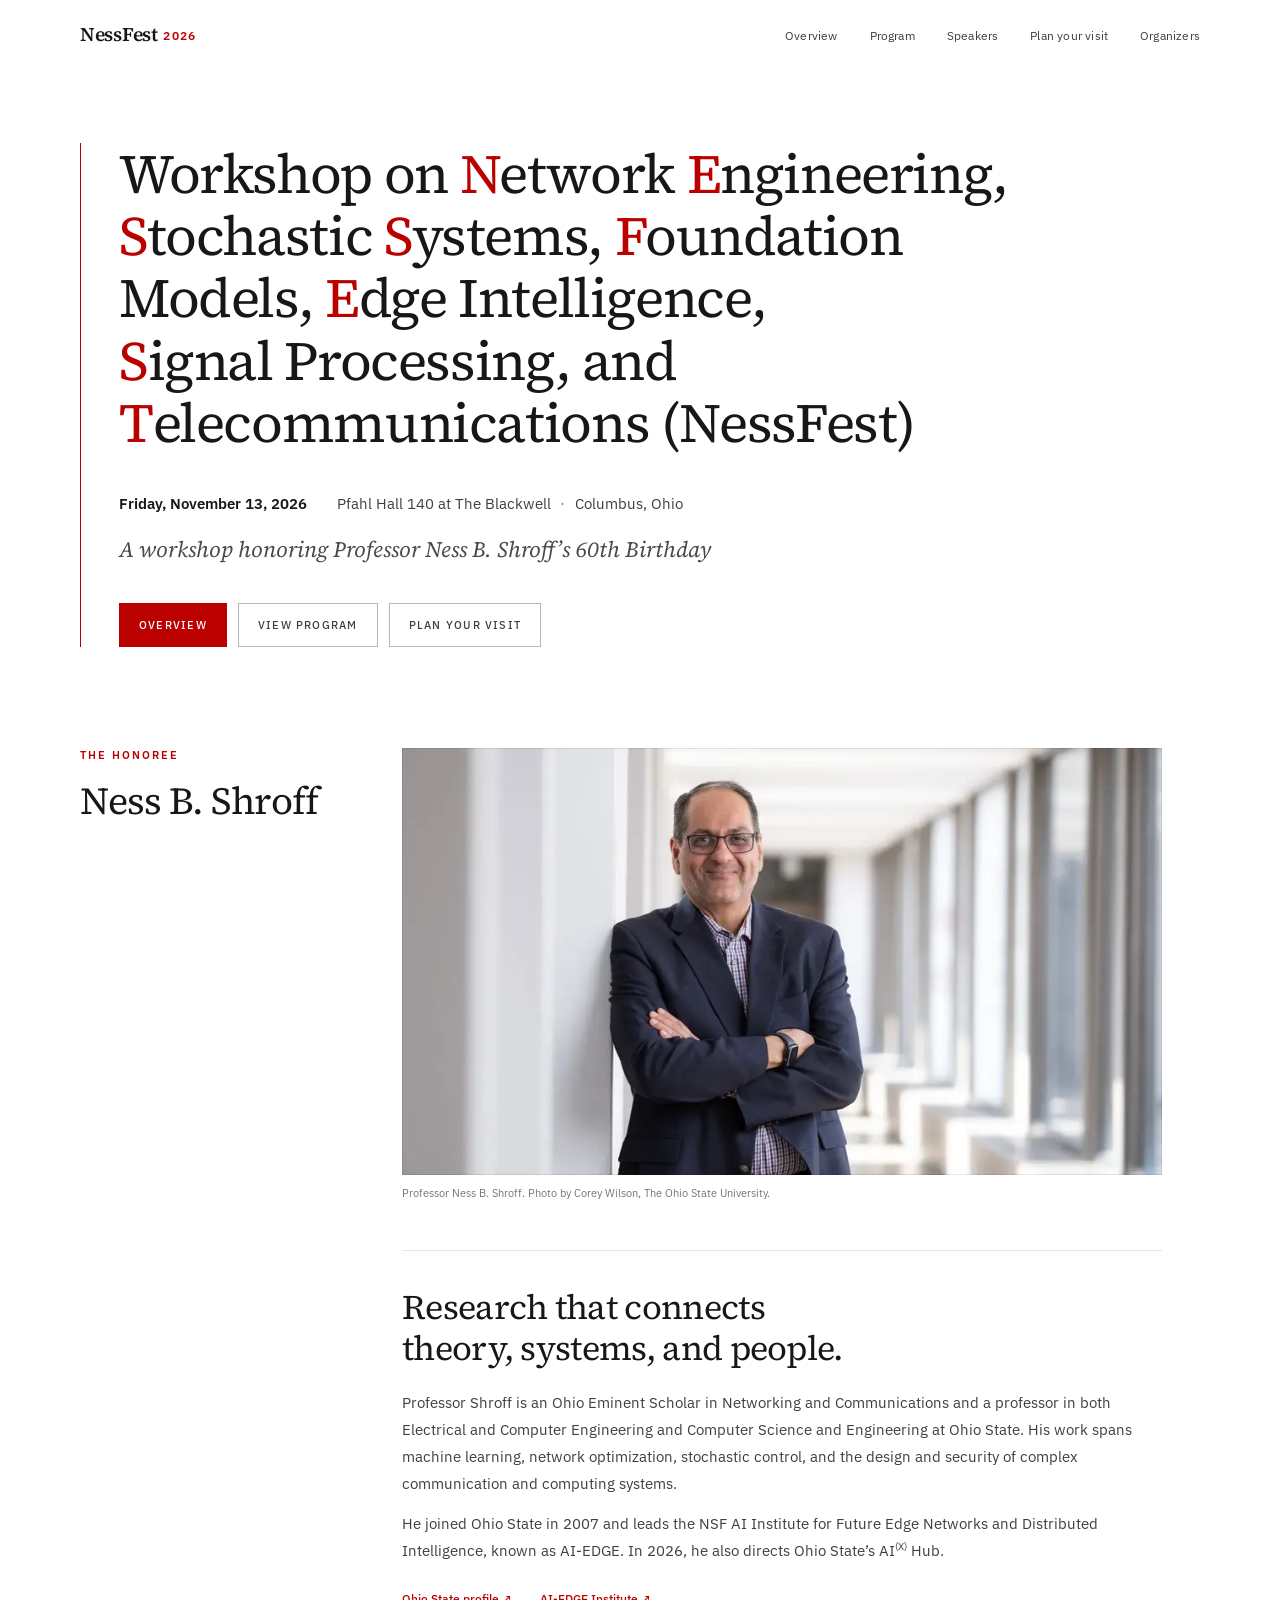
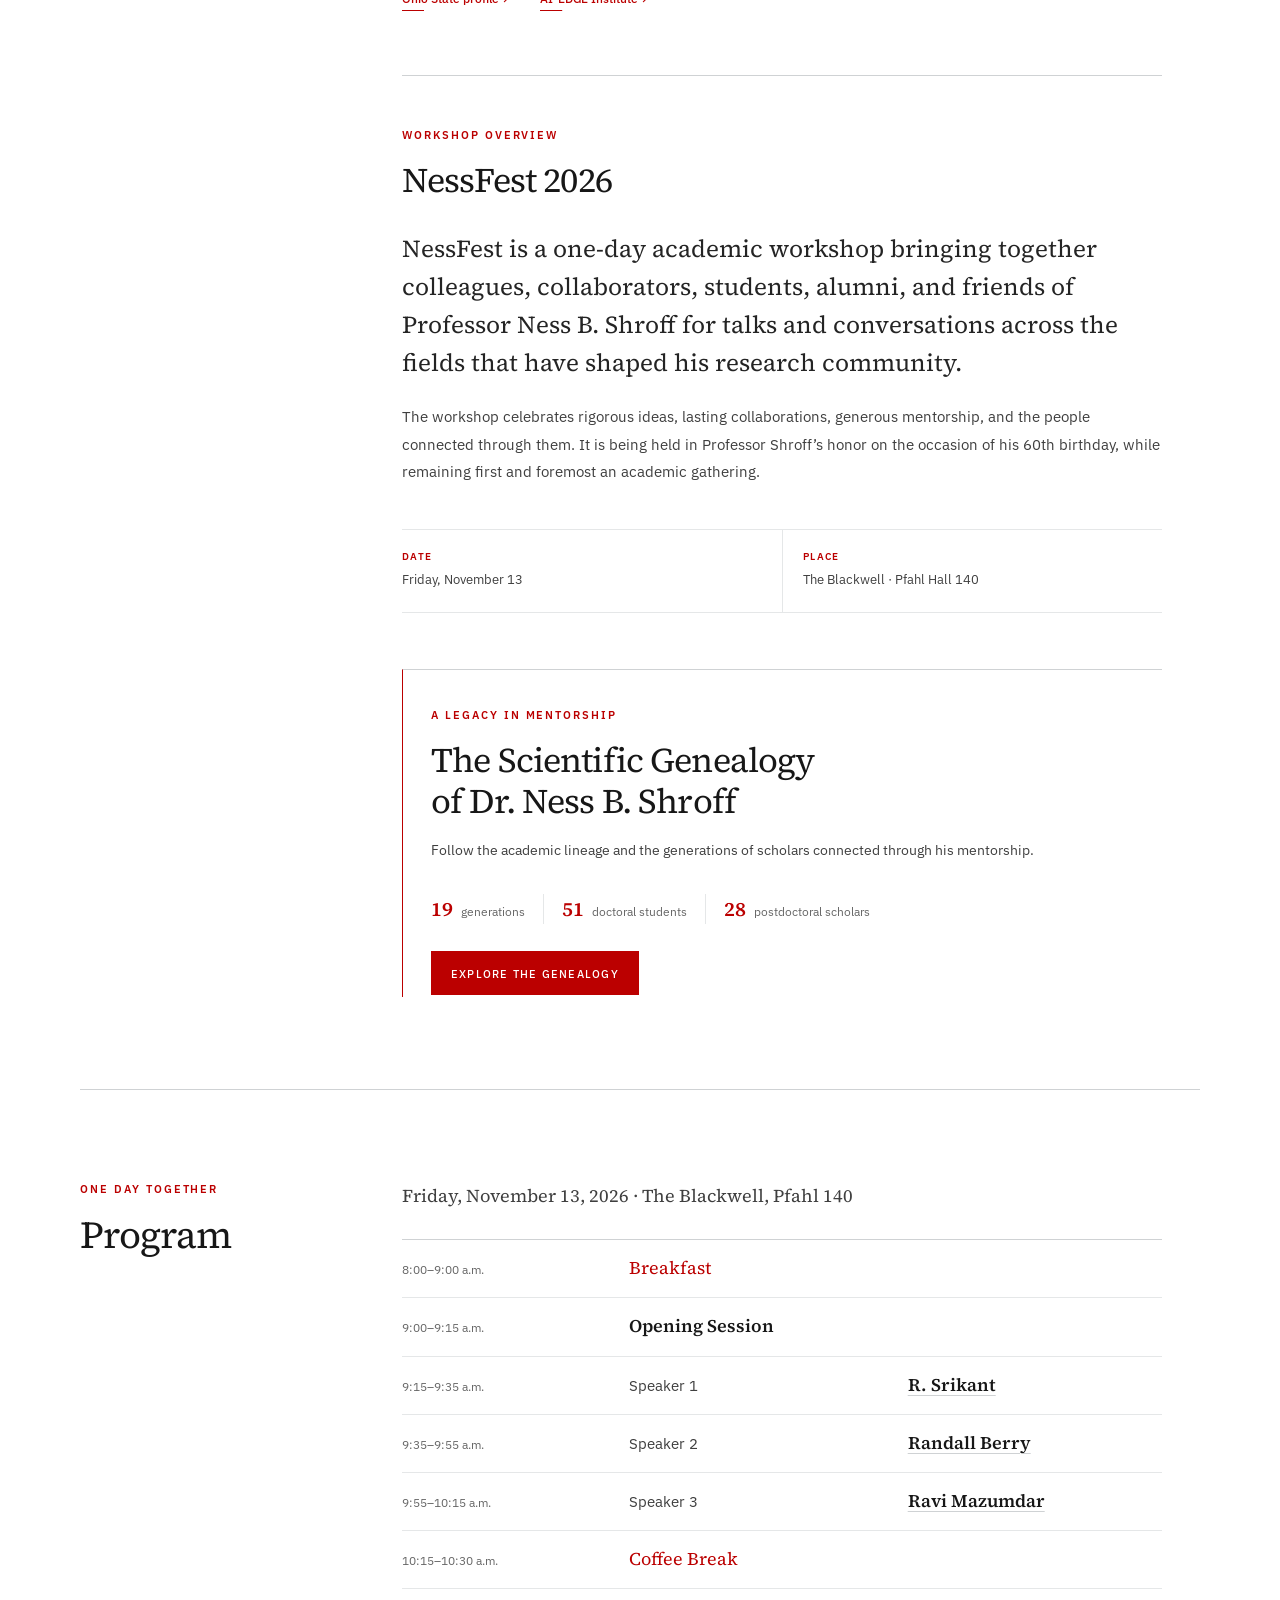
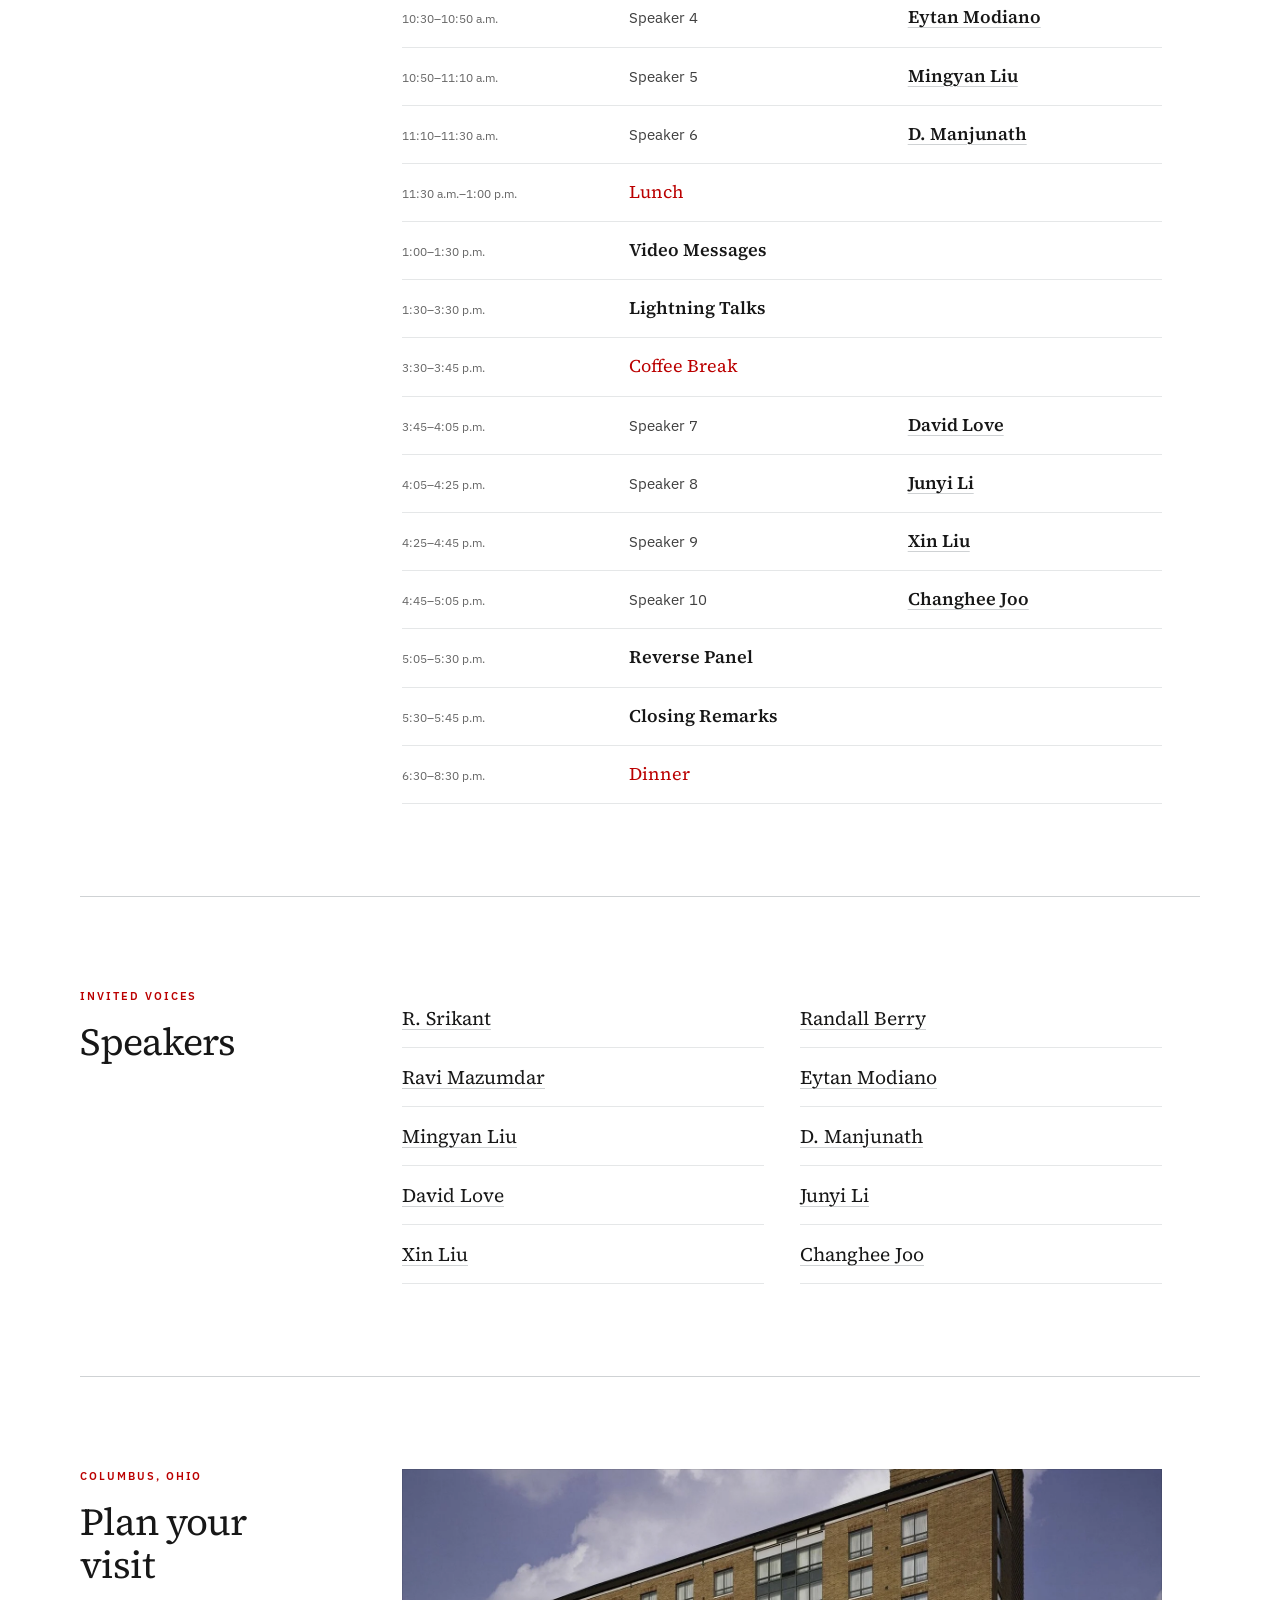
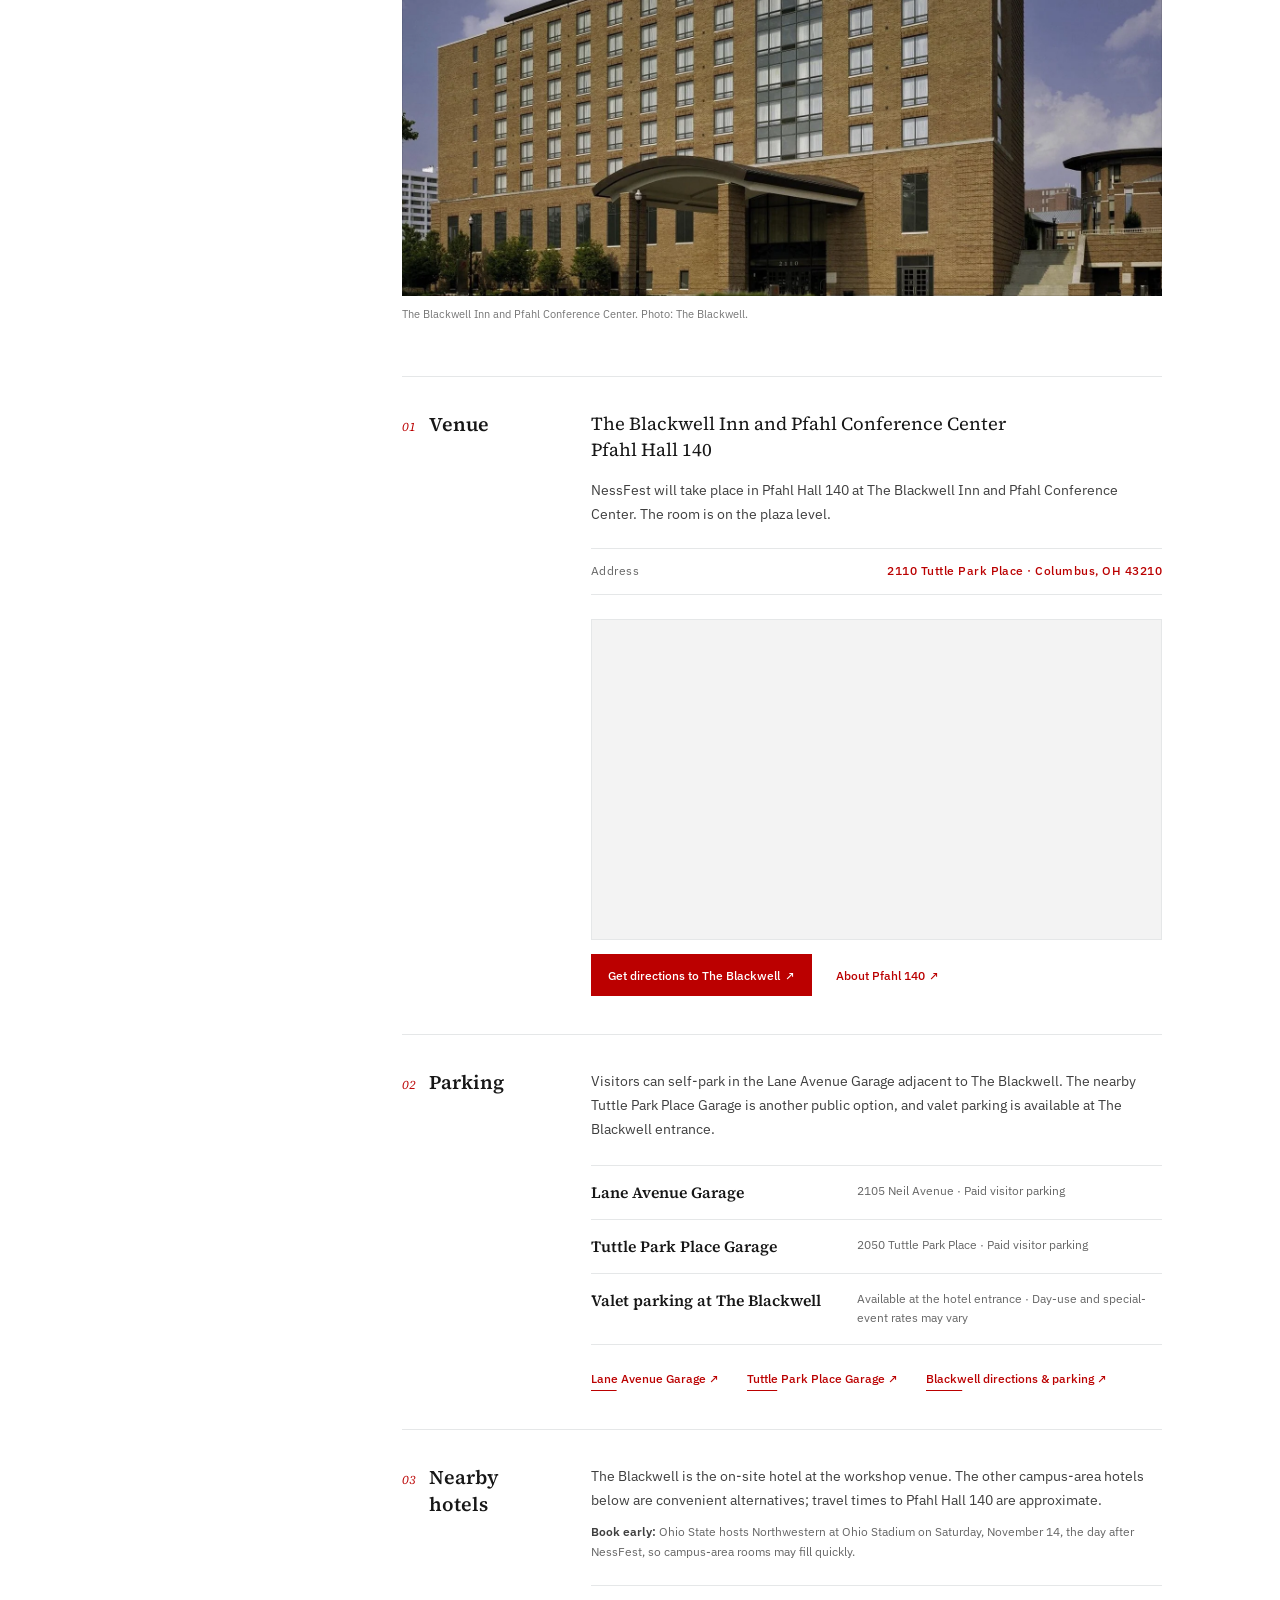
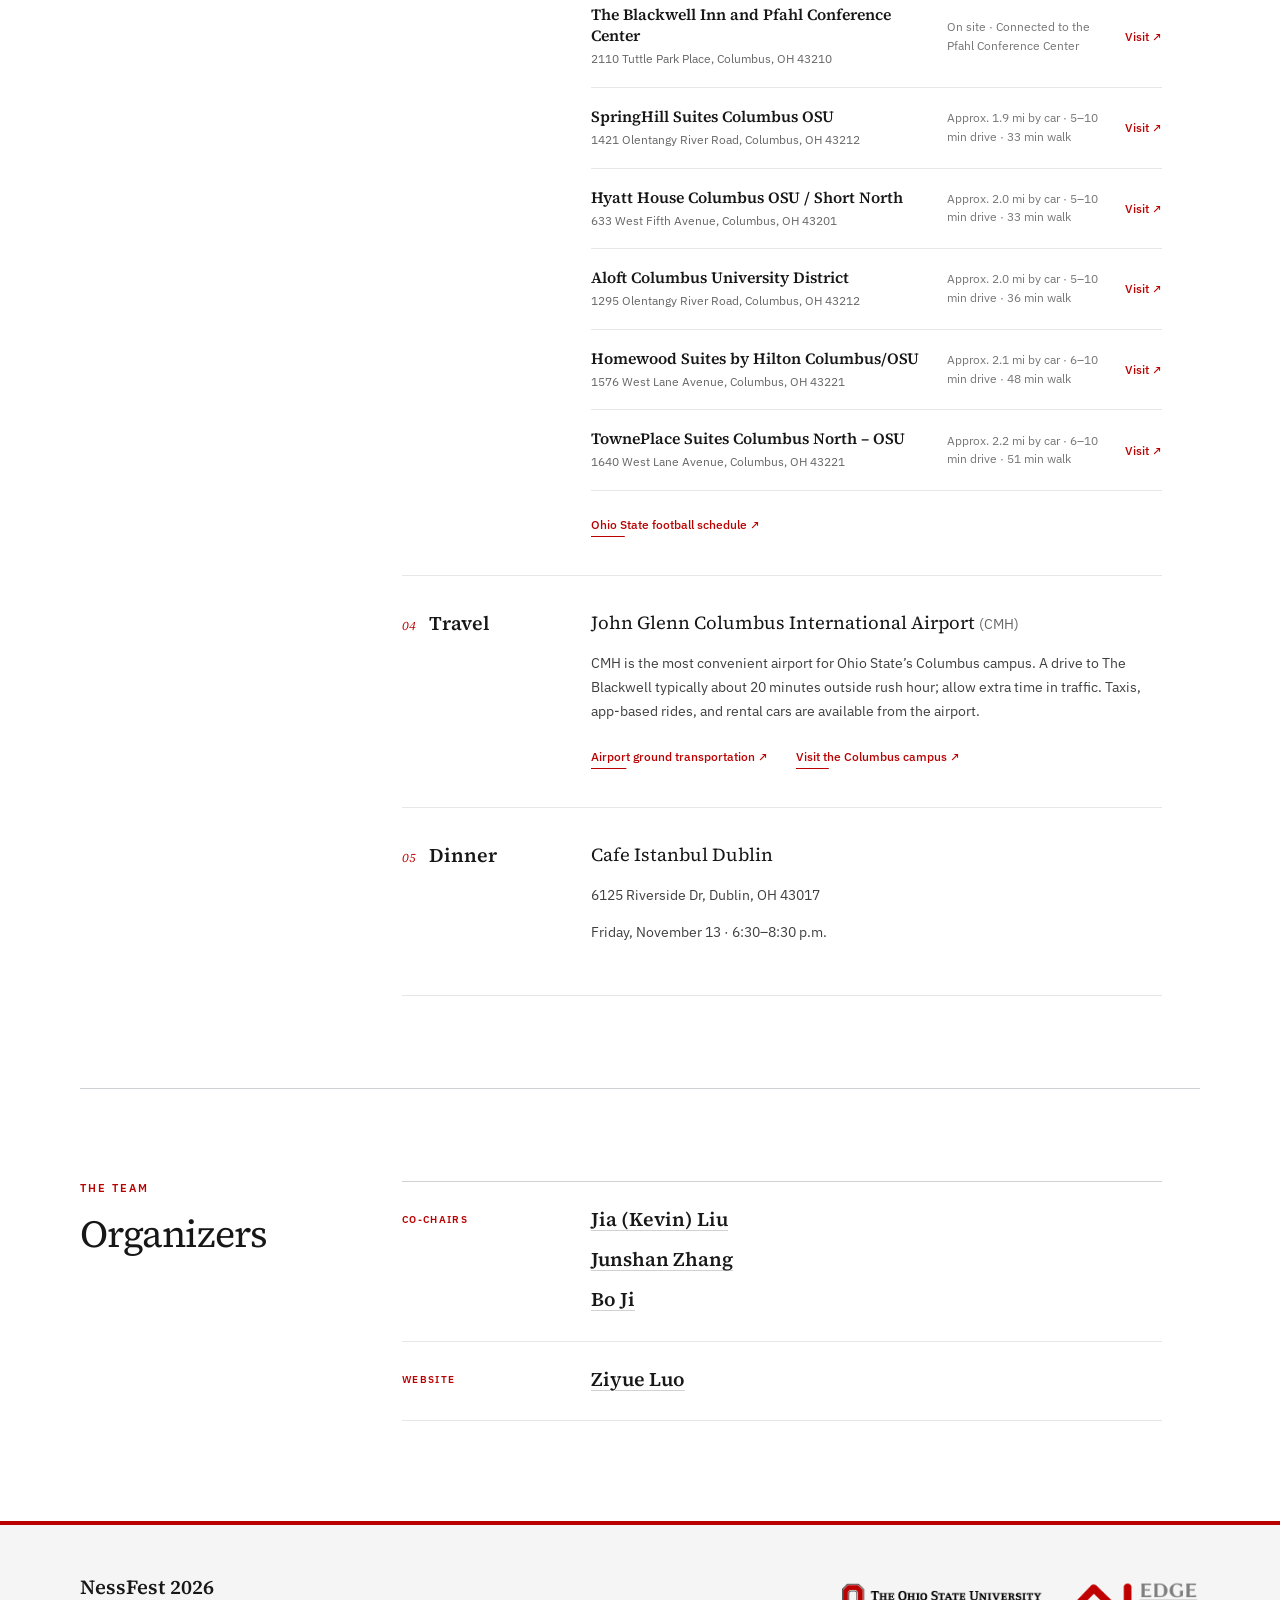
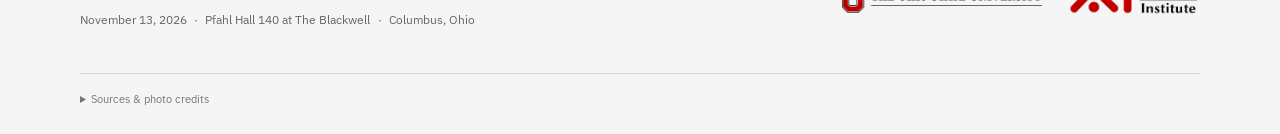
==== index.html @ 0b6e4f9a "Replace second speaker with Randall Berry" ====
<!doctype html>
<html lang="en">
  <head>
    <meta charset="utf-8" />
    <meta name="viewport" content="width=device-width, initial-scale=1" />
    <meta name="theme-color" content="#ffffff" />
    <meta
      name="description"
      content="NessFest 2026 is a one-day academic workshop in Pfahl Hall 140 at The Blackwell Inn and Pfahl Conference Center, The Ohio State University, honoring Professor Ness B. Shroff."
    />
    <meta property="og:type" content="website" />
    <meta property="og:title" content="NessFest 2026 — The Ohio State University" />
    <meta
      property="og:description"
      content="A one-day workshop on network engineering, stochastic systems, foundation models, edge intelligence, signal processing, and telecommunications."
    />
    <meta property="og:image" content="assets/images/ness-shroff.webp" />
    <title>NessFest 2026 — The Ohio State University</title>
    <link rel="icon" href="assets/favicon.svg" type="image/svg+xml" />
    <link rel="preload" href="assets/fonts/source-serif-4-400.ttf" as="font" type="font/ttf" crossorigin />
    <link rel="preload" href="assets/fonts/ibm-plex-sans-400.ttf" as="font" type="font/ttf" crossorigin />
    <link rel="stylesheet" href="styles.css?v=20261008-program-fonts" />
    <script defer src="script.js?v=20260828-genealogy"></script>
  </head>
  <body>
    <a class="skip-link" href="#main-content">Skip to content</a>

    <header class="site-header" data-header>
      <div class="header-inner">
        <a class="site-name" href="#top" aria-label="NessFest 2026, back to top">
          NessFest <span>2026</span>
        </a>

        <nav class="desktop-nav" aria-label="Primary navigation">
          <a href="#about">Overview</a>
          <a href="#program">Program</a>
          <a href="#speakers">Speakers</a>
          <a href="#logistics">Plan your visit</a>
          <a href="#organizers">Organizers</a>
        </nav>

        <button
          class="menu-button"
          type="button"
          aria-expanded="false"
          aria-controls="mobile-navigation"
          data-menu-button
        >
          <span class="menu-label">Menu</span>
          <span class="menu-icon" aria-hidden="true"><i></i><i></i></span>
        </button>
      </div>

      <nav class="mobile-nav" id="mobile-navigation" aria-label="Mobile navigation" data-mobile-nav hidden>
        <a href="#about">Overview</a>
        <a href="#program">Program</a>
        <a href="#speakers">Speakers</a>
        <a href="#logistics">Plan your visit</a>
        <a href="#organizers">Organizers</a>
      </nav>
    </header>

    <main id="main-content">
      <section class="hero" id="top" aria-labelledby="event-title">
        <div class="hero-rule" aria-hidden="true"></div>
        <div class="hero-content">
          <h1 id="event-title">
            Workshop on <span class="hero-acrostic-letter">N</span>etwork
            <span class="hero-acrostic-letter">E</span>ngineering,
            <span class="hero-acrostic-letter">S</span>tochastic
            <span class="hero-acrostic-letter">S</span>ystems,
            <span class="hero-acrostic-letter">F</span>oundation Models,
            <span class="hero-acrostic-letter">E</span>dge Intelligence,
            <span class="hero-acrostic-letter">S</span>ignal Processing, and
            <span class="hero-acrostic-letter">T</span>ele&shy;communications
            <span class="hero-short-name">(NessFest)</span>
          </h1>

          <div class="hero-meta" aria-label="Event date and location">
            <p><strong>Friday, November 13, 2026</strong></p>
            <p>Pfahl Hall 140 at The Blackwell <span aria-hidden="true">·</span> Columbus, Ohio</p>
          </div>

          <p class="hero-honoree">A workshop honoring Professor Ness B. Shroff’s 60th Birthday</p>

          <div class="hero-actions">
            <a class="button button-primary" href="#about">Overview</a>
            <a class="button button-secondary" href="#program">View program</a>
            <a class="button button-secondary" href="#logistics">Plan your visit</a>
          </div>
        </div>
      </section>

      <section class="section overview-honoree-section" id="about" aria-labelledby="honoree-heading" data-reveal>
        <div class="section-label" id="honoree">
          <p class="eyebrow">The honoree</p>
          <h2 id="honoree-heading">Ness B. Shroff</h2>
        </div>

        <div class="section-body honoree-body">
          <figure class="honoree-figure">
            <div class="image-frame">
              <img
                src="assets/images/ness-shroff.webp"
                width="900"
                height="506"
                alt="Professor Ness Shroff standing in a bright hallway at Ohio State"
                loading="lazy"
              />
            </div>
            <figcaption>Professor Ness B. Shroff. Photo by Corey Wilson, The Ohio State University.</figcaption>
          </figure>

          <div class="honoree-profile">
            <h3>Research that connects theory, systems, and people.</h3>
            <p>
              Professor Shroff is an Ohio Eminent Scholar in Networking and Communications and a professor in
              both Electrical and Computer Engineering and Computer Science and Engineering at Ohio State. His
              work spans machine learning, network optimization, stochastic control, and the design and
              security of complex communication and computing systems.
            </p>
            <p>
              He joined Ohio State in 2007 and leads the NSF AI Institute for Future Edge Networks and
              Distributed Intelligence, known as AI-EDGE. In 2026, he also directs Ohio State’s AI<sup>(X)</sup>
              Hub.
            </p>
            <div class="inline-links">
              <a href="https://people.engineering.osu.edu/people/shroff.11" target="_blank" rel="noreferrer">
                Ohio State profile <span aria-hidden="true">↗</span>
              </a>
              <a href="https://aiedge.osu.edu/homepage" target="_blank" rel="noreferrer">
                AI-EDGE Institute <span aria-hidden="true">↗</span>
              </a>
            </div>
          </div>

          <div class="overview-summary" aria-labelledby="about-heading">
            <div class="overview-summary-heading">
              <p class="eyebrow">Workshop overview</p>
              <h3 id="about-heading">NessFest 2026</h3>
            </div>

            <p class="lead">
              NessFest is a one-day academic workshop bringing together colleagues, collaborators, students,
              alumni, and friends of Professor Ness B. Shroff for talks and conversations across the fields that
              have shaped his research community.
            </p>
            <p class="body-copy">
              The workshop celebrates rigorous ideas, lasting collaborations, generous mentorship, and the
              people connected through them. It is being held in Professor Shroff’s honor on the occasion of his
              60th birthday, while remaining first and foremost an academic gathering.
            </p>

            <dl class="event-facts" aria-label="Event at a glance">
              <div>
                <dt>Date</dt>
                <dd>Friday, November 13</dd>
              </div>
              <div>
                <dt>Place</dt>
                <dd>The Blackwell · Pfahl Hall 140</dd>
              </div>
            </dl>

            <aside class="genealogy-teaser" aria-labelledby="genealogy-teaser-heading">
              <div class="genealogy-teaser-copy">
                <p class="eyebrow">A legacy in mentorship</p>
                <h3 id="genealogy-teaser-heading">The Scientific Genealogy of Dr. Ness B. Shroff</h3>
                <p>Follow the academic lineage and the generations of scholars connected through his mentorship.</p>
              </div>
              <p class="genealogy-teaser-stats" aria-label="19 generations, 51 doctoral students, and 28 postdoctoral scholars">
                <span><strong>19</strong> generations</span>
                <span><strong>51</strong> doctoral students</span>
                <span><strong>28</strong> postdoctoral scholars</span>
              </p>
              <a class="button button-primary" href="genealogy/">Explore the genealogy</a>
            </aside>
          </div>
        </div>
      </section>

      <section class="section" id="program" aria-labelledby="program-heading" data-reveal>
        <div class="section-label">
          <p class="eyebrow">One day together</p>
          <h2 id="program-heading">Program</h2>
        </div>

        <div class="section-body">
          <div class="program-intro">
            <p>Friday, November 13, 2026 · The Blackwell, Pfahl 140</p>
          </div>

          <ol class="program-schedule" aria-label="NessFest 2026 program">
            <li class="program-break">
              <time datetime="2026-11-13T08:00">8:00–9:00 a.m.</time>
              <p>Breakfast</p>
            </li>
            <li>
              <time datetime="2026-11-13T09:00">9:00–9:15 a.m.</time>
              <p>Opening Session</p>
            </li>
            <li>
              <time datetime="2026-11-13T09:15">9:15–9:35 a.m.</time>
              <p>Speaker 1</p>
              <a class="program-speaker speaker-link" href="https://sites.google.com/a/illinois.edu/srikant/home" target="_blank" rel="noopener noreferrer">R. Srikant</a>
            </li>
            <li>
              <time datetime="2026-11-13T09:35">9:35–9:55 a.m.</time>
              <p>Speaker 2</p>
              <a class="program-speaker speaker-link" href="https://users.eecs.northwestern.edu/~rberry/" target="_blank" rel="noopener noreferrer">Randall Berry</a>
            </li>
            <li>
              <time datetime="2026-11-13T09:55">9:55–10:15 a.m.</time>
              <p>Speaker 3</p>
              <a class="program-speaker speaker-link" href="https://ece.uwaterloo.ca/~mazum/" target="_blank" rel="noopener noreferrer">Ravi Mazumdar</a>
            </li>
            <li class="program-break">
              <time datetime="2026-11-13T10:15">10:15–10:30 a.m.</time>
              <p>Coffee Break</p>
            </li>
            <li>
              <time datetime="2026-11-13T10:30">10:30–10:50 a.m.</time>
              <p>Speaker 4</p>
              <a class="program-speaker speaker-link" href="https://modiano.mit.edu/" target="_blank" rel="noopener noreferrer">Eytan Modiano</a>
            </li>
            <li>
              <time datetime="2026-11-13T10:50">10:50–11:10 a.m.</time>
              <p>Speaker 5</p>
              <a class="program-speaker speaker-link" href="https://liu.engin.umich.edu/" target="_blank" rel="noopener noreferrer">Mingyan Liu</a>
            </li>
            <li>
              <time datetime="2026-11-13T11:10">11:10–11:30 a.m.</time>
              <p>Speaker 6</p>
              <a class="program-speaker speaker-link" href="https://www.ee.iitb.ac.in/~dmanju/" target="_blank" rel="noopener noreferrer">D. Manjunath</a>
            </li>
            <li class="program-break">
              <time datetime="2026-11-13T11:30">11:30 a.m.–1:00 p.m.</time>
              <p>Lunch</p>
            </li>
            <li>
              <time datetime="2026-11-13T13:00">1:00–1:30 p.m.</time>
              <p>Video Messages</p>
            </li>
            <li>
              <time datetime="2026-11-13T13:30">1:30–3:30 p.m.</time>
              <p>Lightning Talks</p>
            </li>
            <li class="program-break">
              <time datetime="2026-11-13T15:30">3:30–3:45 p.m.</time>
              <p>Coffee Break</p>
            </li>
            <li>
              <time datetime="2026-11-13T15:45">3:45–4:05 p.m.</time>
              <p>Speaker 7</p>
              <a class="program-speaker speaker-link" href="https://engineering.purdue.edu/~djlove/" target="_blank" rel="noopener noreferrer">David Love</a>
            </li>
            <li>
              <time datetime="2026-11-13T16:05">4:05–4:25 p.m.</time>
              <p>Speaker 8</p>
              <a class="program-speaker speaker-link" href="https://lidssmart.lids.mit.edu/speaker/junyi-li/" target="_blank" rel="noopener noreferrer">Junyi Li</a>
            </li>
            <li>
              <time datetime="2026-11-13T16:25">4:25–4:45 p.m.</time>
              <p>Speaker 9</p>
              <a class="program-speaker speaker-link" href="https://xinliu.engineering.ucdavis.edu/" target="_blank" rel="noopener noreferrer">Xin Liu</a>
            </li>
            <li>
              <time datetime="2026-11-13T16:45">4:45–5:05 p.m.</time>
              <p>Speaker 10</p>
              <a class="program-speaker speaker-link" href="https://rain.korea.ac.kr/members/professor" target="_blank" rel="noopener noreferrer">Changhee Joo</a>
            </li>
            <li>
              <time datetime="2026-11-13T17:05">5:05–5:30 p.m.</time>
              <p>Reverse Panel</p>
            </li>
            <li>
              <time datetime="2026-11-13T17:30">5:30–5:45 p.m.</time>
              <p>Closing Remarks</p>
            </li>
            <li class="program-break">
              <time datetime="2026-11-13T18:30">6:30–8:30 p.m.</time>
              <p>Dinner</p>
            </li>
          </ol>
        </div>
      </section>

      <section class="section" id="speakers" aria-labelledby="speakers-heading" data-reveal>
        <div class="section-label">
          <p class="eyebrow">Invited voices</p>
          <h2 id="speakers-heading">Speakers</h2>
        </div>

        <div class="section-body">
          <ol class="speaker-list" aria-label="Speakers in program order">
            <li><a class="speaker-link" href="https://sites.google.com/a/illinois.edu/srikant/home" target="_blank" rel="noopener noreferrer">R. Srikant</a></li>
            <li><a class="speaker-link" href="https://users.eecs.northwestern.edu/~rberry/" target="_blank" rel="noopener noreferrer">Randall Berry</a></li>
            <li><a class="speaker-link" href="https://ece.uwaterloo.ca/~mazum/" target="_blank" rel="noopener noreferrer">Ravi Mazumdar</a></li>
            <li><a class="speaker-link" href="https://modiano.mit.edu/" target="_blank" rel="noopener noreferrer">Eytan Modiano</a></li>
            <li><a class="speaker-link" href="https://liu.engin.umich.edu/" target="_blank" rel="noopener noreferrer">Mingyan Liu</a></li>
            <li><a class="speaker-link" href="https://www.ee.iitb.ac.in/~dmanju/" target="_blank" rel="noopener noreferrer">D. Manjunath</a></li>
            <li><a class="speaker-link" href="https://engineering.purdue.edu/~djlove/" target="_blank" rel="noopener noreferrer">David Love</a></li>
            <li><a class="speaker-link" href="https://lidssmart.lids.mit.edu/speaker/junyi-li/" target="_blank" rel="noopener noreferrer">Junyi Li</a></li>
            <li><a class="speaker-link" href="https://xinliu.engineering.ucdavis.edu/" target="_blank" rel="noopener noreferrer">Xin Liu</a></li>
            <li><a class="speaker-link" href="https://rain.korea.ac.kr/members/professor" target="_blank" rel="noopener noreferrer">Changhee Joo</a></li>
          </ol>
        </div>
      </section>

      <section class="section logistics-section" id="logistics" aria-labelledby="logistics-heading" data-reveal>
        <div class="section-label">
          <p class="eyebrow">Columbus, Ohio</p>
          <h2 id="logistics-heading">Plan your visit</h2>
        </div>

        <div class="section-body">
          <figure class="campus-figure">
            <div class="image-frame campus-image">
              <img
                src="assets/images/blackwell-exterior.webp"
                width="1636"
                height="1097"
                alt="Exterior of The Blackwell Inn and Pfahl Conference Center"
                loading="lazy"
              />
            </div>
            <figcaption>The Blackwell Inn and Pfahl Conference Center. Photo: The Blackwell.</figcaption>
          </figure>

          <div class="visit-block" id="venue">
            <div class="visit-heading">
              <p class="visit-index">01</p>
              <h3>Venue</h3>
            </div>
            <div class="visit-content">
              <p class="visit-lead">The Blackwell Inn and Pfahl Conference Center<br />Pfahl Hall 140</p>
              <p>
                NessFest will take place in Pfahl Hall 140 at The Blackwell Inn and Pfahl Conference Center.
                The room is on the plaza level.
              </p>
              <p class="detail-line"><span>Address</span> 2110 Tuttle Park Place · Columbus, OH 43210</p>
              <div class="venue-map">
                <div class="venue-map-frame">
                  <iframe
                    title="Google Map showing The Blackwell Inn and Pfahl Conference Center"
                    src="https://www.google.com/maps?q=The%20Blackwell%20Inn%20and%20Pfahl%20Conference%20Center%2C%202110%20Tuttle%20Park%20Place%2C%20Columbus%2C%20OH%2043210&amp;output=embed"
                    loading="lazy"
                    allowfullscreen
                    referrerpolicy="no-referrer-when-downgrade"
                  ></iframe>
                </div>
                <div class="map-actions">
                  <a
                    class="map-directions"
                    href="https://www.google.com/maps/dir/?api=1&amp;destination=The%20Blackwell%20Inn%20and%20Pfahl%20Conference%20Center%2C%202110%20Tuttle%20Park%20Place%2C%20Columbus%2C%20OH%2043210&amp;dir_action=navigate"
                    target="_blank"
                    rel="noreferrer"
                  >
                    Get directions to The Blackwell <span aria-hidden="true">↗</span>
                  </a>
                  <a
                    class="map-about"
                    href="https://www.theblackwell.com/event-spaces.htm"
                    target="_blank"
                    rel="noreferrer"
                  >
                    About Pfahl 140 <span aria-hidden="true">↗</span>
                  </a>
                </div>
              </div>
            </div>
          </div>

          <div class="visit-block" id="parking">
            <div class="visit-heading">
              <p class="visit-index">02</p>
              <h3>Parking</h3>
            </div>
            <div class="visit-content">
              <p>
                Visitors can self-park in the Lane Avenue Garage adjacent to The Blackwell. The nearby Tuttle
                Park Place Garage is another public option, and valet parking is available at The Blackwell
                entrance.
              </p>

              <div class="compact-list">
                <div>
                  <h4>Lane Avenue Garage</h4>
                  <p>2105 Neil Avenue · Paid visitor parking</p>
                </div>
                <div>
                  <h4>Tuttle Park Place Garage</h4>
                  <p>2050 Tuttle Park Place · Paid visitor parking</p>
                </div>
                <div>
                  <h4>Valet parking at The Blackwell</h4>
                  <p>Available at the hotel entrance · Day-use and special-event rates may vary</p>
                </div>
              </div>

              <div class="inline-links">
                <a href="https://osu.campusparc.com/find-parking/lane-avenue-garage/" target="_blank" rel="noreferrer">
                  Lane Avenue Garage <span aria-hidden="true">↗</span>
                </a>
                <a href="https://osu.campusparc.com/find-parking/tuttle-park-place-garage/" target="_blank" rel="noreferrer">
                  Tuttle Park Place Garage <span aria-hidden="true">↗</span>
                </a>
                <a href="https://www.theblackwell.com/contact-us.htm" target="_blank" rel="noreferrer">
                  Blackwell directions &amp; parking <span aria-hidden="true">↗</span>
                </a>
              </div>
            </div>
          </div>

          <div class="visit-block" id="hotels">
            <div class="visit-heading">
              <p class="visit-index">03</p>
              <h3>Nearby hotels</h3>
            </div>
            <div class="visit-content">
              <p>
                The Blackwell is the on-site hotel at the workshop venue. The other campus-area hotels below
                are convenient alternatives; travel times to Pfahl Hall 140 are approximate.
              </p>
              <p class="parking-rate-note">
                <strong>Book early:</strong> Ohio State hosts Northwestern at Ohio Stadium on Saturday,
                November 14, the day after NessFest, so campus-area rooms may fill quickly.
              </p>

              <div class="hotel-list">
                <article>
                  <div>
                    <h4>The Blackwell Inn and Pfahl Conference Center</h4>
                    <p>2110 Tuttle Park Place, Columbus, OH 43210</p>
                  </div>
                  <p class="hotel-note">On site · Connected to the Pfahl Conference Center</p>
                  <a href="https://www.theblackwell.com/" target="_blank" rel="noreferrer" aria-label="Visit The Blackwell website">
                    Visit <span aria-hidden="true">↗</span>
                  </a>
                </article>
                <article>
                  <div>
                    <h4>SpringHill Suites Columbus OSU</h4>
                    <p>1421 Olentangy River Road, Columbus, OH 43212</p>
                  </div>
                  <p class="hotel-note">Approx. 1.9 mi by car · 5–10 min drive · 33 min walk</p>
                  <a href="https://www.marriott.com/en-us/hotels/cmhos-springhill-suites-columbus-osu/overview/" target="_blank" rel="noreferrer" aria-label="Visit SpringHill Suites Columbus OSU website">
                    Visit <span aria-hidden="true">↗</span>
                  </a>
                </article>
                <article>
                  <div>
                    <h4>Hyatt House Columbus OSU / Short North</h4>
                    <p>633 West Fifth Avenue, Columbus, OH 43201</p>
                  </div>
                  <p class="hotel-note">Approx. 2.0 mi by car · 5–10 min drive · 33 min walk</p>
                  <a href="https://www.hyatt.com/hyatt-house/en-US/cmhxo-hyatt-house-columbus-osu-short-north" target="_blank" rel="noreferrer" aria-label="Visit Hyatt House Columbus OSU Short North website">
                    Visit <span aria-hidden="true">↗</span>
                  </a>
                </article>
                <article>
                  <div>
                    <h4>Aloft Columbus University District</h4>
                    <p>1295 Olentangy River Road, Columbus, OH 43212</p>
                  </div>
                  <p class="hotel-note">Approx. 2.0 mi by car · 5–10 min drive · 36 min walk</p>
                  <a href="https://www.marriott.com/en-us/hotels/cmhco-aloft-columbus-university-district/overview/" target="_blank" rel="noreferrer" aria-label="Visit Aloft Columbus University District website">
                    Visit <span aria-hidden="true">↗</span>
                  </a>
                </article>
                <article>
                  <div>
                    <h4>Homewood Suites by Hilton Columbus/OSU</h4>
                    <p>1576 West Lane Avenue, Columbus, OH 43221</p>
                  </div>
                  <p class="hotel-note">Approx. 2.1 mi by car · 6–10 min drive · 48 min walk</p>
                  <a href="https://www.hilton.com/en/hotels/cmhlahw-homewood-suites-columbus-osu-oh/" target="_blank" rel="noreferrer" aria-label="Visit Homewood Suites Columbus OSU website">
                    Visit <span aria-hidden="true">↗</span>
                  </a>
                </article>
                <article>
                  <div>
                    <h4>TownePlace Suites Columbus North – OSU</h4>
                    <p>1640 West Lane Avenue, Columbus, OH 43221</p>
                  </div>
                  <p class="hotel-note">Approx. 2.2 mi by car · 6–10 min drive · 51 min walk</p>
                  <a href="https://www.marriott.com/en-us/hotels/cmhtn-towneplace-suites-columbus-north-osu/overview/" target="_blank" rel="noreferrer" aria-label="Visit TownePlace Suites Columbus North OSU website">
                    Visit <span aria-hidden="true">↗</span>
                  </a>
                </article>
              </div>

              <div class="inline-links">
                <a href="https://ohiostatebuckeyes.com/sports/football/schedule/2026-2027" target="_blank" rel="noreferrer">
                  Ohio State football schedule <span aria-hidden="true">↗</span>
                </a>
              </div>
            </div>
          </div>

          <div class="visit-block" id="travel">
            <div class="visit-heading">
              <p class="visit-index">04</p>
              <h3>Travel</h3>
            </div>
            <div class="visit-content">
              <p class="visit-lead">John Glenn Columbus International Airport <span>(CMH)</span></p>
              <p>
                CMH is the most convenient airport for Ohio State’s Columbus campus. A drive to The Blackwell
                typically about 20 minutes outside rush hour; allow extra time in traffic. Taxis, app-based
                rides, and rental cars are available from the airport.
              </p>
              <div class="inline-links">
                <a href="https://flycolumbus.com/passengers/taxis-shuttles-rideshare/" target="_blank" rel="noreferrer">
                  Airport ground transportation <span aria-hidden="true">↗</span>
                </a>
                <a href="https://www.osu.edu/about/columbus/visits" target="_blank" rel="noreferrer">
                  Visit the Columbus campus <span aria-hidden="true">↗</span>
                </a>
              </div>
            </div>
          </div>

          <div class="visit-block" id="dinner">
            <div class="visit-heading">
              <p class="visit-index">05</p>
              <h3>Dinner</h3>
            </div>
            <div class="visit-content">
              <p class="visit-lead">Cafe Istanbul Dublin</p>
              <p>6125 Riverside Dr, Dublin, OH 43017</p>
              <p>Friday, November 13 · 6:30–8:30 p.m.</p>
            </div>
          </div>

        </div>
      </section>

      <section class="section closing-section" id="organizers" aria-labelledby="organizers-heading" data-reveal>
        <div class="section-label">
          <p class="eyebrow">The team</p>
          <h2 id="organizers-heading">Organizers</h2>
        </div>

        <div class="section-body">
          <div class="organizer-groups">
            <div class="organizer-group">
              <h3>Co-Chairs</h3>
              <ul>
                <li>
                  <a class="speaker-link" href="https://kevinliu-osu.github.io/" target="_blank" rel="noopener noreferrer">
                    Jia (Kevin) Liu
                  </a>
                </li>
                <li>
                  <a class="speaker-link" href="https://faculty.engineering.ucdavis.edu/jzhang/" target="_blank" rel="noopener noreferrer">
                    Junshan Zhang
                  </a>
                </li>
                <li>
                  <a class="speaker-link" href="https://people.cs.vt.edu/boji/" target="_blank" rel="noopener noreferrer">
                    Bo Ji
                  </a>
                </li>
              </ul>
            </div>

            <div class="organizer-group">
              <h3>Website</h3>
              <ul>
                <li>
                  <a class="speaker-link" href="https://ziyueluocs.github.io/" target="_blank" rel="noopener noreferrer">
                    Ziyue Luo
                  </a>
                </li>
              </ul>
            </div>
          </div>
        </div>
      </section>
    </main>

    <footer class="site-footer">
      <div class="footer-main">
        <div class="footer-title">
          <p>NessFest 2026</p>
          <p>
            November 13, 2026 <span aria-hidden="true">·</span> Pfahl Hall 140 at The Blackwell
            <span aria-hidden="true">·</span> Columbus, Ohio
          </p>
        </div>

        <div class="partner-logos" aria-label="Ohio State and AI-EDGE links">
          <a href="https://www.osu.edu/" target="_blank" rel="noreferrer">
            <img src="assets/logos/ohio-state.png" width="448" height="67" alt="The Ohio State University" />
          </a>
          <a href="https://aiedge.osu.edu/homepage" target="_blank" rel="noreferrer">
            <img src="assets/logos/ai-edge.png?v=transparent" width="620" height="160" alt="AI-EDGE Institute" />
          </a>
        </div>
      </div>

      <div class="footer-meta">
        <details>
          <summary>Sources &amp; photo credits</summary>
          <div class="source-list">
            <p>
              Public biographical information and portrait:
              <a href="https://people.engineering.osu.edu/people/shroff.11" target="_blank" rel="noreferrer">Ohio State Engineering</a>
              and
              <a href="https://ece.osu.edu/news/2026/03/ness-shroff-buckeye-teaching-ai-serve-us" target="_blank" rel="noreferrer">Ohio State ECE</a>.
            </p>
            <p>
              Visitor information:
              <a href="https://www.theblackwell.com/" target="_blank" rel="noreferrer">The Blackwell Inn and Pfahl Conference Center</a>,
              <a href="https://osu.campusparc.com/find-parking/lane-avenue-garage/" target="_blank" rel="noreferrer">CampusParc</a>,
              and the hotel and airport websites linked above.
            </p>
            <p>
              Venue photograph:
              <a href="https://www.theblackwell.com/photo-gallery.htm" target="_blank" rel="noreferrer">The Blackwell Gallery</a>.
            </p>
          </div>
        </details>
      </div>
    </footer>
  </body>
</html>
---- styles.css ----
@font-face {
  font-family: "Source Serif 4";
  src: url("assets/fonts/source-serif-4-400.ttf") format("truetype");
  font-style: normal;
  font-weight: 400;
  font-display: swap;
}

@font-face {
  font-family: "Source Serif 4";
  src: url("assets/fonts/source-serif-4-600.ttf") format("truetype");
  font-style: normal;
  font-weight: 600;
  font-display: swap;
}

@font-face {
  font-family: "Source Serif 4";
  src: url("assets/fonts/source-serif-4-400-italic.ttf") format("truetype");
  font-style: italic;
  font-weight: 400;
  font-display: swap;
}

@font-face {
  font-family: "IBM Plex Sans";
  src: url("assets/fonts/ibm-plex-sans-400.ttf") format("truetype");
  font-style: normal;
  font-weight: 400;
  font-display: swap;
}

@font-face {
  font-family: "IBM Plex Sans";
  src: url("assets/fonts/ibm-plex-sans-500.ttf") format("truetype");
  font-style: normal;
  font-weight: 500;
  font-display: swap;
}

@font-face {
  font-family: "IBM Plex Sans";
  src: url("assets/fonts/ibm-plex-sans-600.ttf") format("truetype");
  font-style: normal;
  font-weight: 600;
  font-display: swap;
}

:root {
  --paper: #ffffff;
  --paper-bright: #ffffff;
  --ink: #171717;
  --ink-soft: #3f3f3f;
  --muted: #666666;
  --muted-light: #757575;
  --rule: #cfd2d4;
  --rule-light: #e5e7e8;
  --scarlet: #bb0000;
  --scarlet-dark: #8f0000;
  --max-width: 1120px;
  --header-height: 68px;
  --serif: "Source Serif 4", Georgia, "Times New Roman", serif;
  --sans: "IBM Plex Sans", "Helvetica Neue", Arial, sans-serif;
}

*,
*::before,
*::after {
  box-sizing: border-box;
}

html {
  scroll-padding-top: calc(var(--header-height) + 22px);
}

body {
  margin: 0;
  background: var(--paper);
  color: var(--ink);
  font-family: var(--sans);
  -webkit-font-smoothing: antialiased;
  text-rendering: optimizeLegibility;
}

body.menu-open {
  overflow: hidden;
}

img {
  display: block;
  max-width: 100%;
}

a {
  color: inherit;
  text-decoration-thickness: 1px;
  text-underline-offset: 0.22em;
}

a:hover {
  color: var(--scarlet);
}

button,
a {
  -webkit-tap-highlight-color: transparent;
}

:focus-visible {
  outline: 2px solid var(--scarlet);
  outline-offset: 4px;
}

::selection {
  background: rgba(187, 0, 0, 0.18);
}

.skip-link {
  position: fixed;
  z-index: 100;
  top: 8px;
  left: 8px;
  padding: 10px 15px;
  background: var(--ink);
  color: white;
  font-size: 0.82rem;
  transform: translateY(-150%);
  transition: transform 160ms ease;
}

.skip-link:focus {
  color: white;
  transform: translateY(0);
}

.site-header {
  position: sticky;
  z-index: 50;
  top: 0;
  min-height: var(--header-height);
  border-bottom: 1px solid transparent;
  background: rgba(255, 255, 255, 0.95);
  backdrop-filter: blur(16px);
  -webkit-backdrop-filter: blur(16px);
  transition: border-color 220ms ease, box-shadow 220ms ease;
}

.site-header.is-scrolled {
  border-color: var(--rule);
  box-shadow: 0 8px 24px rgba(0, 0, 0, 0.05);
}

.header-inner {
  width: min(calc(100% - 72px), var(--max-width));
  height: var(--header-height);
  margin: 0 auto;
  display: flex;
  align-items: center;
  justify-content: space-between;
  gap: 30px;
}

.site-name {
  font-family: var(--serif);
  font-size: 1.21rem;
  font-weight: 600;
  letter-spacing: -0.015em;
  text-decoration: none;
  white-space: nowrap;
}

.site-name span {
  margin-left: 0.14em;
  color: var(--scarlet);
  font-family: var(--sans);
  font-size: 0.63em;
  font-weight: 600;
  letter-spacing: 0.12em;
  vertical-align: 0.12em;
}

.desktop-nav {
  display: flex;
  align-items: center;
  gap: clamp(18px, 2.5vw, 32px);
}

.desktop-nav a {
  position: relative;
  padding: 25px 0 23px;
  color: var(--ink-soft);
  font-size: 0.78rem;
  letter-spacing: 0.015em;
  text-decoration: none;
  transition: color 180ms ease;
}

.desktop-nav a::after {
  position: absolute;
  right: 0;
  bottom: -1px;
  left: 0;
  height: 2px;
  background: var(--scarlet);
  content: "";
  transform: scaleX(0);
  transform-origin: left;
  transition: transform 180ms ease;
}

.desktop-nav a:hover,
.desktop-nav a.is-active {
  color: var(--scarlet);
}

.desktop-nav a.is-active::after {
  transform: scaleX(1);
}

.menu-button,
.mobile-nav {
  display: none;
}

.hero {
  width: min(calc(100% - 72px), var(--max-width));
  min-height: auto;
  margin: 0 auto;
  padding: clamp(74px, 8vh, 96px) 0 clamp(44px, 5vh, 56px);
  display: grid;
  grid-template-columns: 1px minmax(0, 900px);
  align-content: start;
  gap: clamp(25px, 3vw, 38px);
}

.hero-rule {
  min-height: 0;
  align-self: stretch;
  background: var(--scarlet);
  transform: scaleY(0);
  transform-origin: top;
  animation: draw-rule 700ms cubic-bezier(0.2, 0.75, 0.25, 1) 120ms forwards;
}

.hero-content > * {
  opacity: 0;
  transform: translateY(13px);
  animation: hero-in 620ms ease forwards;
}

.hero-content {
  min-width: 0;
}

.hero-content > :nth-child(1) {
  animation-delay: 180ms;
}

.hero-content > :nth-child(2) {
  animation-delay: 260ms;
}

.hero-content > :nth-child(3) {
  animation-delay: 360ms;
}

.hero-content > :nth-child(4) {
  animation-delay: 430ms;
}

.hero-content > :nth-child(5) {
  animation-delay: 500ms;
}

@keyframes draw-rule {
  to {
    transform: scaleY(1);
  }
}

@keyframes hero-in {
  to {
    opacity: 1;
    transform: translateY(0);
  }
}

.eyebrow {
  margin: 0 0 17px;
  color: var(--scarlet);
  font-size: 0.68rem;
  font-weight: 600;
  letter-spacing: 0.18em;
  line-height: 1.4;
  text-transform: uppercase;
}

.hero h1 {
  max-width: 920px;
  margin: 0;
  font-family: var(--serif);
  font-size: clamp(2.25rem, 4.3vw, 3.72rem);
  font-weight: 400;
  letter-spacing: -0.025em;
  line-height: 1.13;
  text-wrap: balance;
}

.hero-short-name {
  color: inherit;
  white-space: nowrap;
}

.hero-acrostic-letter {
  color: var(--scarlet);
}

.hero-meta {
  margin-top: 39px;
  display: flex;
  flex-wrap: wrap;
  gap: 7px 30px;
  color: var(--ink-soft);
  font-size: 0.95rem;
}

.hero-meta p {
  margin: 0;
}

.hero-meta strong {
  color: var(--ink);
  font-weight: 600;
}

.hero-meta span {
  margin: 0 0.35em;
  color: var(--muted-light);
}

.hero-honoree {
  margin: 21px 0 0;
  color: #4a4a4a;
  font-family: var(--serif);
  font-size: clamp(1.16rem, 1.9vw, 1.38rem);
  font-style: italic;
}

.hero-actions {
  margin-top: 39px;
  display: flex;
  flex-wrap: wrap;
  gap: 11px;
}

.button {
  min-height: 44px;
  padding: 12px 19px 11px;
  display: inline-flex;
  align-items: center;
  justify-content: center;
  border: 1px solid;
  font-size: 0.7rem;
  font-weight: 500;
  letter-spacing: 0.11em;
  text-decoration: none;
  text-transform: uppercase;
  transition: color 180ms ease, background 180ms ease, border-color 180ms ease;
}

.button-primary {
  border-color: var(--scarlet);
  background: var(--scarlet);
  color: #ffffff;
}

.button-primary:hover {
  border-color: var(--scarlet-dark);
  background: var(--scarlet-dark);
  color: #ffffff;
}

.button-secondary {
  border-color: #b7b7b7;
  color: var(--ink-soft);
}

.button-secondary:hover {
  border-color: var(--scarlet);
  color: var(--scarlet);
}

.section {
  width: min(calc(100% - 72px), var(--max-width));
  margin: 0 auto;
  padding: 92px 0 0;
  display: grid;
  grid-template-columns: minmax(170px, 240px) minmax(0, 1fr);
  gap: clamp(36px, 7vw, 82px);
}

.section + .section {
  margin-top: 92px;
  border-top: 1px solid var(--rule);
}

.hero + .section {
  padding-top: 56px;
}

.section-label h2 {
  margin: 0;
  font-family: var(--serif);
  font-size: clamp(1.85rem, 3vw, 2.38rem);
  font-weight: 400;
  letter-spacing: -0.025em;
  line-height: 1.12;
}

.section-body {
  min-width: 0;
  max-width: 760px;
}

.lead {
  margin: 0;
  color: #242424;
  font-family: var(--serif);
  font-size: clamp(1.25rem, 2.1vw, 1.52rem);
  line-height: 1.57;
  text-wrap: pretty;
}

.body-copy {
  margin: 21px 0 0;
  color: var(--ink-soft);
  font-size: 0.96rem;
  line-height: 1.8;
  text-wrap: pretty;
}

.event-facts {
  margin: 43px 0 0;
  padding: 0;
  display: grid;
  grid-template-columns: repeat(2, minmax(0, 1fr));
  border-top: 1px solid var(--rule-light);
  border-bottom: 1px solid var(--rule-light);
}

.event-facts div {
  padding: 20px 20px 22px 0;
}

.event-facts div + div {
  padding-left: 20px;
  border-left: 1px solid var(--rule-light);
}

.event-facts dt {
  margin-bottom: 7px;
  color: var(--scarlet);
  font-size: 0.62rem;
  font-weight: 600;
  letter-spacing: 0.13em;
  text-transform: uppercase;
}

.event-facts dd {
  margin: 0;
  color: var(--ink-soft);
  font-size: 0.79rem;
  line-height: 1.55;
}

.honoree-figure,
.campus-figure {
  margin: 50px 0 0;
}

.honoree-body .honoree-figure {
  margin-top: 0;
}

.honoree-figure .image-frame {
  aspect-ratio: 16 / 9;
}

.honoree-figure img {
  height: 100%;
  object-fit: cover;
  object-position: 50% 50%;
}

.image-frame {
  position: relative;
  overflow: hidden;
  background: #e5e5e5;
}

.image-frame::after {
  position: absolute;
  inset: 0;
  border: 1px solid rgba(0, 0, 0, 0.09);
  content: "";
  pointer-events: none;
}

.image-frame img {
  width: 100%;
  transition: transform 700ms cubic-bezier(0.2, 0.65, 0.25, 1);
}

.image-frame:hover img {
  transform: scale(1.018);
}

figcaption {
  margin-top: 10px;
  color: var(--muted-light);
  font-size: 0.68rem;
  line-height: 1.5;
}

.honoree-profile {
  margin-top: 48px;
  padding-top: 36px;
  border-top: 1px solid var(--rule-light);
}

.honoree-profile h3 {
  max-width: 620px;
  margin: 0 0 21px;
  font-family: var(--serif);
  font-size: clamp(1.65rem, 3vw, 2.15rem);
  font-weight: 400;
  letter-spacing: -0.02em;
  line-height: 1.2;
  text-wrap: balance;
}

.honoree-profile > p:not(.eyebrow) {
  margin: 0 0 14px;
  color: var(--ink-soft);
  font-size: 0.94rem;
  line-height: 1.78;
}

.honoree-profile sup {
  font-size: 0.64em;
}

.overview-summary {
  margin-top: 64px;
  padding-top: 52px;
  border-top: 1px solid var(--rule);
}

.overview-summary-heading {
  margin-bottom: 28px;
}

.overview-summary-heading h3 {
  margin: 0;
  font-family: var(--serif);
  font-size: clamp(1.65rem, 3vw, 2.15rem);
  font-weight: 400;
  letter-spacing: -0.025em;
  line-height: 1.2;
}

.genealogy-teaser {
  margin-top: 56px;
  padding: 38px 0 2px 28px;
  border-top: 1px solid var(--rule);
  border-left: 1px solid var(--scarlet);
}

.genealogy-teaser-copy {
  max-width: 650px;
}

.genealogy-teaser-copy h3 {
  margin: 0;
  font-family: var(--serif);
  font-size: clamp(1.65rem, 3vw, 2.15rem);
  font-weight: 400;
  letter-spacing: -0.025em;
  line-height: 1.2;
  text-wrap: balance;
}

.genealogy-teaser-copy > p:last-child {
  max-width: 610px;
  margin: 16px 0 0;
  color: var(--ink-soft);
  font-size: 0.9rem;
  line-height: 1.72;
}

.genealogy-teaser-stats {
  margin: 31px 0 27px;
  display: flex;
  flex-wrap: wrap;
  gap: 13px 0;
  color: var(--muted);
  font-size: 0.72rem;
  line-height: 1.5;
}

.genealogy-teaser-stats span {
  padding: 0 18px;
  border-left: 1px solid var(--rule-light);
}

.genealogy-teaser-stats span:first-child {
  padding-left: 0;
  border-left: 0;
}

.genealogy-teaser-stats strong {
  margin-right: 0.25em;
  color: var(--scarlet);
  font-family: var(--serif);
  font-size: 1.25rem;
  font-weight: 600;
}

.inline-links {
  margin-top: 25px;
  display: flex;
  flex-wrap: wrap;
  gap: 13px 28px;
}

.inline-links a,
.text-link {
  color: var(--scarlet);
  font-size: 0.78rem;
  font-weight: 500;
  text-decoration: none;
  transition: color 180ms ease;
}

.inline-links a::after,
.text-link::after {
  display: block;
  width: 100%;
  height: 1px;
  margin-top: 4px;
  background: currentColor;
  content: "";
  transform: scaleX(0.2);
  transform-origin: left;
  transition: transform 220ms ease;
}

.inline-links a:hover::after,
.text-link:hover::after {
  transform: scaleX(1);
}

.section-placeholder {
  margin: 0;
  padding: 28px 0 30px;
  border-top: 1px solid var(--rule-light);
  border-bottom: 1px solid var(--rule-light);
  color: var(--muted);
  font-family: var(--serif);
  font-size: 1.25rem;
  line-height: 1.45;
}

.program-intro {
  margin-bottom: 29px;
}

.program-intro > p {
  margin: 0;
  color: var(--ink-soft);
  font-family: var(--serif);
  font-size: 1.13rem;
  line-height: 1.55;
}

.program-schedule {
  margin: 0;
  padding: 0;
  border-top: 1px solid var(--rule);
  list-style: none;
}

.program-schedule li {
  padding: 16px 0 17px;
  display: grid;
  grid-template-columns: minmax(156px, 0.8fr) minmax(0, 1fr) minmax(0, 1fr);
  gap: 24px;
  align-items: baseline;
  border-bottom: 1px solid var(--rule-light);
}

.program-schedule time {
  color: var(--muted);
  font-size: 0.76rem;
  font-variant-numeric: tabular-nums;
  line-height: 1.5;
  white-space: nowrap;
}

.program-schedule p {
  margin: 0;
  font-family: var(--serif);
  font-size: 1.12rem;
  font-weight: 600;
  line-height: 1.35;
}

.program-schedule p:has(+ .program-speaker) {
  color: var(--ink-soft);
  font-family: inherit;
  font-size: 0.95rem;
  font-weight: 400;
  line-height: 1.5;
}

.program-speaker {
  font-family: var(--serif);
  font-size: 1.12rem;
  font-weight: 600;
  line-height: 1.35;
  text-align: left;
}

.program-schedule .program-break p {
  color: var(--scarlet);
  font-weight: 400;
}

.speaker-link {
  color: inherit;
  text-decoration: underline;
  text-decoration-color: var(--rule);
  text-underline-offset: 0.22em;
  text-decoration-thickness: 1px;
}

.speaker-link:hover,
.speaker-link:focus-visible {
  color: var(--scarlet);
  text-decoration-color: currentColor;
}

.speaker-link:focus-visible {
  outline: 2px solid var(--scarlet);
  outline-offset: 4px;
}

.speaker-list {
  display: grid;
  grid-template-columns: repeat(2, minmax(0, 1fr));
  column-gap: 36px;
  margin: 0;
  padding: 0;
  list-style: none;
}

.speaker-list li {
  padding: 16px 0;
  border-bottom: 1px solid var(--rule-light);
  font-family: var(--serif);
  font-size: 1.2rem;
}

.campus-figure {
  margin-top: 0;
  margin-bottom: 53px;
}

.campus-image {
  aspect-ratio: 16 / 9;
}

.campus-image img {
  height: 100%;
  object-fit: cover;
  object-position: 50% 53%;
}

.visit-block {
  padding: 34px 0 38px;
  display: grid;
  grid-template-columns: 155px minmax(0, 1fr);
  gap: 34px;
  border-top: 1px solid var(--rule-light);
}

.visit-block:last-child {
  border-bottom: 1px solid var(--rule-light);
}

.visit-heading {
  display: flex;
  gap: 13px;
  align-items: baseline;
}

.visit-index {
  margin: 0;
  color: var(--scarlet);
  font-family: var(--serif);
  font-size: 0.78rem;
  font-style: italic;
}

.visit-heading h3 {
  margin: 0;
  font-family: var(--serif);
  font-size: 1.22rem;
  font-weight: 600;
}

.visit-content > p {
  margin: 0 0 13px;
  color: var(--ink-soft);
  font-size: 0.87rem;
  line-height: 1.73;
}

.visit-content .visit-lead {
  margin-bottom: 14px;
  color: var(--ink);
  font-family: var(--serif);
  font-size: 1.15rem;
  line-height: 1.45;
}

.visit-lead span {
  color: var(--muted);
  font-family: var(--sans);
  font-size: 0.74em;
}

.detail-line {
  margin: 22px 0 20px !important;
  padding: 12px 0;
  display: flex;
  justify-content: space-between;
  gap: 18px;
  border-top: 1px solid var(--rule-light);
  border-bottom: 1px solid var(--rule-light);
  color: var(--scarlet) !important;
  font-size: 0.75rem !important;
  font-weight: 500;
  letter-spacing: 0.04em;
}

.detail-line span {
  color: var(--muted);
  font-weight: 400;
}

.venue-map {
  margin-top: 24px;
}

.venue-map-frame {
  aspect-ratio: 16 / 9;
  overflow: hidden;
  border: 1px solid var(--rule-light);
  background: #f3f3f3;
}

.venue-map-frame iframe {
  width: 100%;
  height: 100%;
  display: block;
  border: 0;
}

.map-actions {
  padding-top: 14px;
  display: flex;
  flex-wrap: wrap;
  gap: 12px 24px;
  align-items: center;
}

.map-actions a {
  min-height: 42px;
  display: inline-flex;
  align-items: center;
  justify-content: center;
  font-size: 0.73rem;
  font-weight: 500;
  text-decoration: none;
  transition: color 180ms ease, background 180ms ease, border-color 180ms ease;
}

.map-directions {
  padding: 11px 16px;
  border: 1px solid var(--scarlet);
  background: var(--scarlet);
  color: #ffffff;
}

.map-directions:hover {
  border-color: var(--scarlet-dark);
  background: var(--scarlet-dark);
  color: #ffffff;
}

.map-about {
  color: var(--scarlet);
}

.map-actions span {
  margin-left: 0.4em;
}

.compact-list {
  margin: 24px 0;
  border-top: 1px solid var(--rule-light);
}

.compact-list > div {
  padding: 16px 0;
  display: grid;
  grid-template-columns: minmax(180px, 0.8fr) 1fr;
  gap: 22px;
  border-bottom: 1px solid var(--rule-light);
}

.compact-list h4,
.hotel-list h4 {
  margin: 0;
  font-family: var(--serif);
  font-size: 0.98rem;
  font-weight: 600;
}

.compact-list p,
.hotel-list p {
  margin: 0;
  color: var(--muted);
  font-size: 0.75rem;
  line-height: 1.55;
}

.visit-content .parking-rate-note {
  margin: -3px 0 4px;
  color: var(--muted);
  font-size: 0.75rem;
  line-height: 1.65;
}

.parking-rate-note strong {
  color: var(--ink-soft);
  font-weight: 600;
}

.hotel-list {
  margin-top: 24px;
  border-top: 1px solid var(--rule-light);
}

.hotel-list article {
  padding: 18px 0;
  display: grid;
  grid-template-columns: minmax(0, 1.5fr) minmax(110px, 0.7fr) auto;
  gap: 22px;
  align-items: center;
  border-bottom: 1px solid var(--rule-light);
}

.hotel-list h4 {
  margin-bottom: 4px;
}

.hotel-list .hotel-note {
  color: var(--muted-light);
}

.hotel-list a {
  color: var(--scarlet);
  font-size: 0.72rem;
  font-weight: 500;
  text-decoration: none;
}

.closing-section {
  padding-bottom: 100px;
}

.closing-copy {
  max-width: 710px;
}

.organizer-groups {
  border-top: 1px solid var(--rule);
}

.organizer-group {
  padding: 25px 0 27px;
  display: grid;
  grid-template-columns: 155px minmax(0, 1fr);
  gap: 34px;
  border-bottom: 1px solid var(--rule-light);
}

.organizer-group h3 {
  margin: 5px 0 0;
  color: var(--scarlet);
  font-size: 0.65rem;
  font-weight: 600;
  letter-spacing: 0.13em;
  line-height: 1.5;
  text-transform: uppercase;
}

.organizer-group ul {
  margin: 0;
  padding: 0;
  list-style: none;
}

.organizer-group li + li {
  margin-top: 14px;
}

.organizer-group a {
  font-family: var(--serif);
  font-size: 1.22rem;
  font-weight: 600;
  line-height: 1.35;
}

.site-footer {
  border-top: 4px solid var(--scarlet);
  background: #f5f5f5;
}

.footer-main,
.footer-meta {
  width: min(calc(100% - 72px), var(--max-width));
  margin: 0 auto;
}

.footer-main {
  padding: 48px 0 42px;
  display: flex;
  justify-content: space-between;
  gap: 60px;
  align-items: flex-start;
}

.footer-title > p:first-child {
  margin: 0 0 9px;
  font-family: var(--serif);
  font-size: 1.26rem;
  font-weight: 600;
}

.footer-title > p:last-child {
  margin: 0;
  color: var(--muted);
  font-size: 0.75rem;
  line-height: 1.7;
}

.footer-title span {
  margin: 0 0.35em;
}

.partner-logos {
  display: flex;
  gap: 26px;
  align-items: center;
}

.partner-logos a {
  padding: 8px 0;
  display: block;
}

.partner-logos img {
  width: auto;
  height: 34px;
  object-fit: contain;
}

.partner-logos a:first-child img {
  height: 30px;
}

.footer-meta {
  padding: 17px 0 26px;
  display: flex;
  justify-content: space-between;
  gap: 35px;
  border-top: 1px solid #d7d7d7;
  color: var(--muted-light);
  font-size: 0.67rem;
  line-height: 1.6;
}

.footer-meta > p {
  margin: 0;
}

.footer-meta details {
  max-width: 520px;
  text-align: right;
}

.footer-meta summary {
  cursor: pointer;
  list-style-position: inside;
}

.source-list {
  margin-top: 12px;
  color: var(--muted);
}

.source-list p {
  margin: 0 0 8px;
}

.source-list a {
  color: var(--ink-soft);
}

.reveal-ready [data-reveal] {
  opacity: 0;
  transform: translateY(18px);
  transition: opacity 650ms ease, transform 650ms cubic-bezier(0.2, 0.7, 0.2, 1);
}

.reveal-ready [data-reveal].is-visible {
  opacity: 1;
  transform: translateY(0);
}

@media (max-width: 920px) {
  :root {
    --header-height: 64px;
  }

  .header-inner,
  .hero,
  .section,
  .footer-main,
  .footer-meta {
    width: min(calc(100% - 48px), var(--max-width));
  }

  .desktop-nav {
    display: none;
  }

  .menu-button {
    width: 67px;
    height: 44px;
    padding: 0;
    display: flex;
    align-items: center;
    justify-content: space-between;
    border: 0;
    background: transparent;
    color: var(--ink-soft);
    font: inherit;
    cursor: pointer;
  }

  .menu-label {
    font-size: 0.67rem;
    font-weight: 500;
    letter-spacing: 0.1em;
    text-transform: uppercase;
  }

  .menu-icon {
    position: relative;
    width: 18px;
    height: 12px;
    display: block;
  }

  .menu-icon i {
    position: absolute;
    right: 0;
    width: 18px;
    height: 1px;
    display: block;
    background: currentColor;
    transition: transform 180ms ease, top 180ms ease;
  }

  .menu-icon i:first-child {
    top: 2px;
  }

  .menu-icon i:last-child {
    top: 9px;
  }

  .menu-button[aria-expanded="true"] .menu-icon i:first-child {
    top: 6px;
    transform: rotate(45deg);
  }

  .menu-button[aria-expanded="true"] .menu-icon i:last-child {
    top: 6px;
    transform: rotate(-45deg);
  }

  .mobile-nav {
    position: absolute;
    z-index: 2;
    top: 100%;
    right: 0;
    left: 0;
    min-height: calc(100svh - var(--header-height));
    padding: 24px;
    display: flex;
    flex-direction: column;
    overflow-y: auto;
    background: var(--paper);
  }

  .mobile-nav[hidden] {
    display: none;
  }

  .mobile-nav a {
    padding: 18px 0;
    border-bottom: 1px solid var(--rule-light);
    font-family: var(--serif);
    font-size: 1.55rem;
    text-decoration: none;
  }

  .section {
    grid-template-columns: 1fr;
    gap: 39px;
  }

  .section-body {
    max-width: none;
  }

  .footer-main {
    flex-direction: column;
    gap: 35px;
  }
}

@media (max-width: 680px) {
  .header-inner,
  .hero,
  .section,
  .footer-main,
  .footer-meta {
    width: min(calc(100% - 36px), var(--max-width));
  }

  .hero {
    min-height: auto;
    padding: 71px 0 48px;
    grid-template-columns: 1px minmax(0, 1fr);
    gap: 20px;
  }

  .hero-rule {
    min-height: 0;
  }

  .hero h1 {
    font-size: clamp(1.65rem, 8.3vw, 2.5rem);
    line-height: 1.12;
    text-wrap: pretty;
  }

  .hero-meta {
    margin-top: 30px;
    display: block;
    font-size: 0.86rem;
    line-height: 1.55;
  }

  .hero-meta p + p {
    margin-top: 5px;
  }

  .hero-meta span {
    display: inline;
    margin: 0 0.25em;
  }

  .hero-honoree {
    margin-top: 17px;
    font-size: 1.14rem;
    line-height: 1.45;
  }

  .hero-actions {
    margin-top: 31px;
  }

  .button {
    flex: 1 1 145px;
  }

  .section {
    padding-top: 69px;
    gap: 30px;
  }

  .hero + .section {
    padding-top: 52px;
  }

  .section + .section {
    margin-top: 70px;
  }

  .event-facts div {
    padding: 17px 10px 18px 0;
  }

  .event-facts div + div {
    padding-left: 15px;
  }

  .honoree-figure,
  .campus-figure {
    margin-top: 38px;
  }

  .honoree-figure img {
    object-position: 48% 50%;
  }

  .honoree-profile {
    margin-top: 39px;
    padding-top: 30px;
  }

  .overview-summary {
    margin-top: 50px;
    padding-top: 40px;
  }

  .genealogy-teaser {
    margin-top: 43px;
    padding: 32px 0 0 20px;
  }

  .genealogy-teaser-stats {
    display: grid;
    gap: 8px;
  }

  .genealogy-teaser-stats span {
    padding-left: 0;
    border-left: 0;
  }

  .genealogy-teaser .button {
    width: 100%;
  }

  .program-schedule li {
    grid-template-columns: minmax(0, 1fr) minmax(0, 1fr);
    gap: 4px 16px;
    align-items: start;
  }

  .program-schedule time {
    grid-column: 1 / -1;
  }

  .program-schedule p {
    grid-column: 1;
  }

  .program-speaker {
    grid-row: 2;
    grid-column: 2;
    align-self: baseline;
  }

  .speaker-list {
    grid-template-columns: 1fr;
  }

  .campus-figure {
    margin-top: 0;
    margin-bottom: 36px;
  }

  .campus-image {
    aspect-ratio: 4 / 3;
  }

  .visit-block {
    grid-template-columns: 1fr;
    gap: 19px;
  }

  .organizer-group {
    grid-template-columns: 1fr;
    gap: 14px;
  }

  .venue-map-frame {
    aspect-ratio: 4 / 3;
  }

  .map-actions {
    align-items: stretch;
    flex-direction: column;
    gap: 10px;
  }

  .map-directions {
    width: 100%;
  }

  .map-actions .map-about {
    justify-content: flex-start;
  }

  .compact-list > div {
    grid-template-columns: 1fr;
    gap: 5px;
  }

  .hotel-list article {
    grid-template-columns: 1fr auto;
    gap: 10px 18px;
  }

  .hotel-list .hotel-note {
    grid-column: 1;
  }

  .hotel-list a {
    grid-column: 2;
    grid-row: 1 / span 2;
  }

  .closing-section {
    padding-bottom: 72px;
  }

  .partner-logos {
    width: 100%;
    justify-content: space-between;
    gap: 18px;
  }

  .partner-logos img {
    max-width: 145px;
    height: 29px;
  }

  .partner-logos a:first-child img {
    height: 25px;
  }

  .footer-meta {
    flex-direction: column;
    gap: 15px;
  }

  .footer-meta details {
    text-align: left;
  }
}

@media (prefers-reduced-motion: reduce) {
  html {
    scroll-behavior: auto;
  }

  *,
  *::before,
  *::after {
    animation-duration: 0.01ms !important;
    animation-iteration-count: 1 !important;
    scroll-behavior: auto !important;
    transition-duration: 0.01ms !important;
  }

  .hero-rule {
    transform: none;
  }

  .hero-content > *,
  [data-reveal] {
    opacity: 1;
    transform: none;
  }
}

@media print {
  .site-header,
  .hero-actions,
  .footer-meta details {
    display: none !important;
  }

  .hero {
    min-height: auto;
  }

  [data-reveal] {
    opacity: 1;
    transform: none;
  }
}
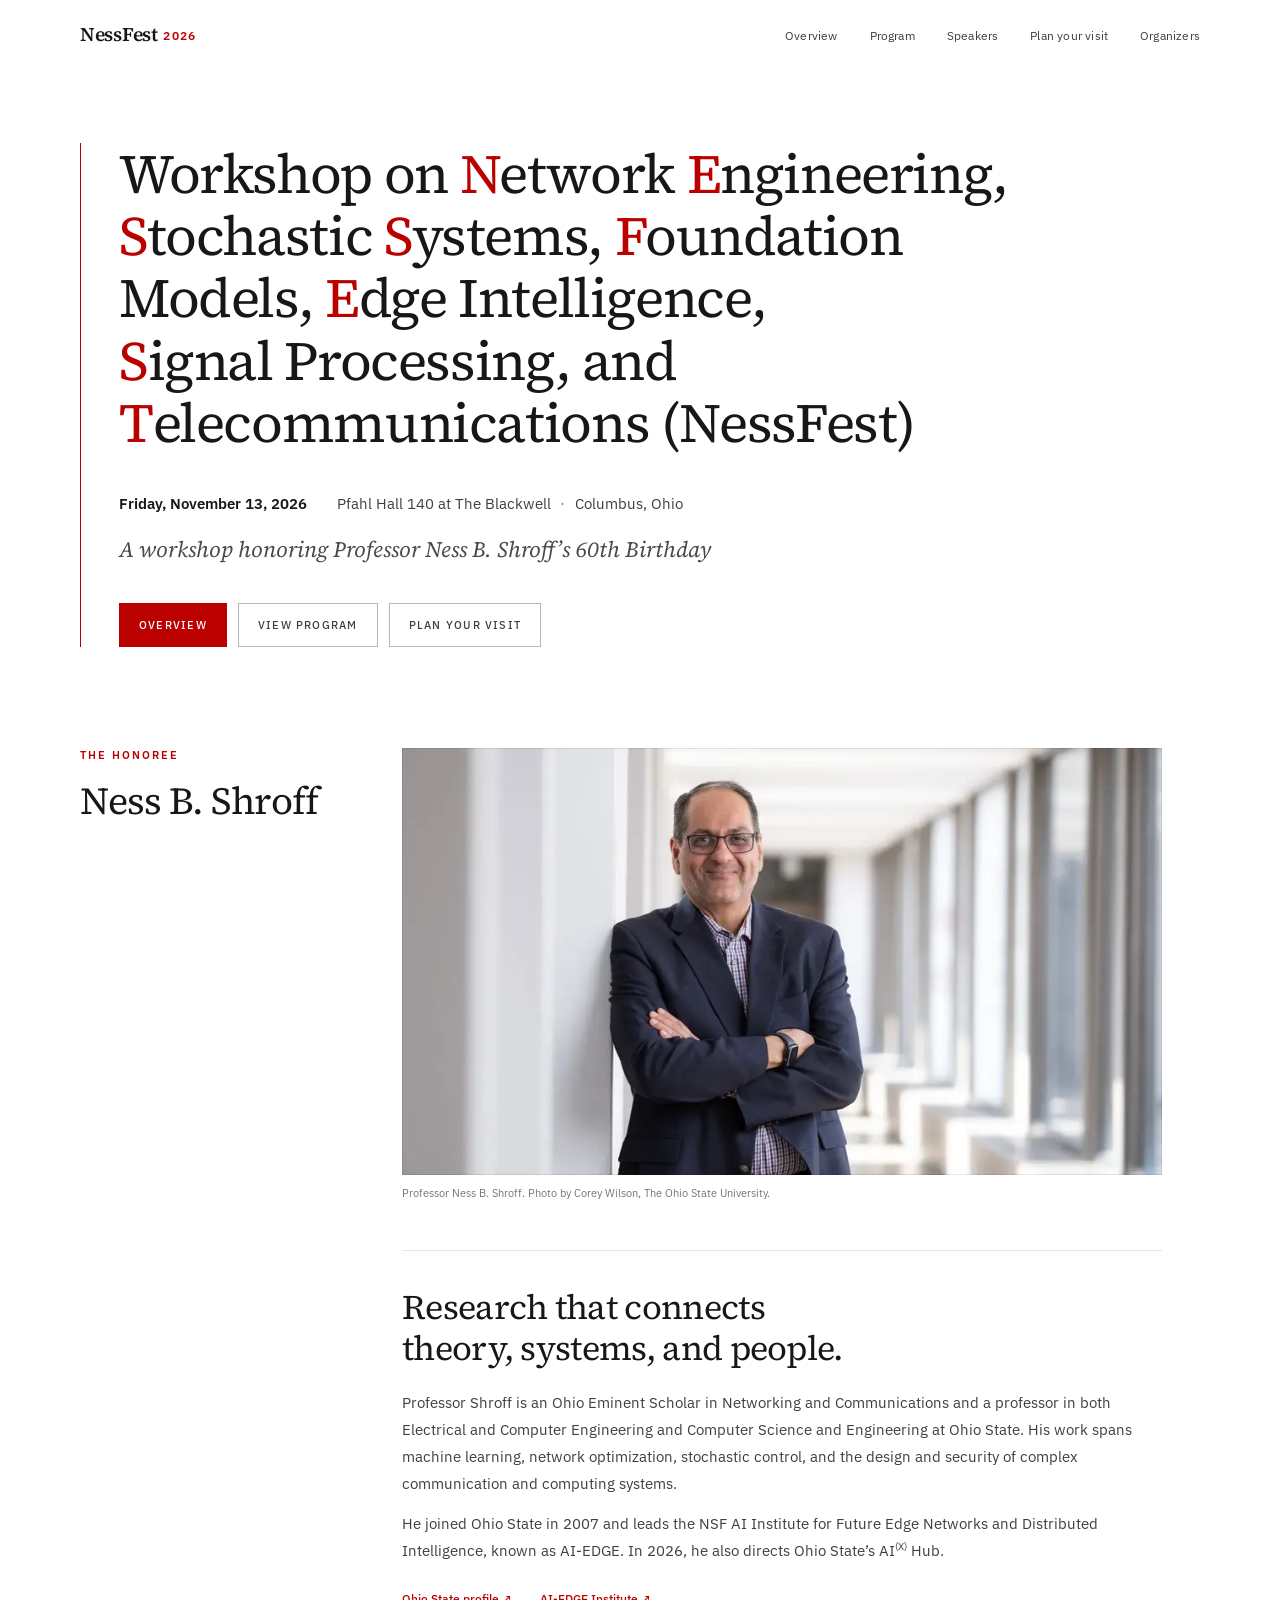
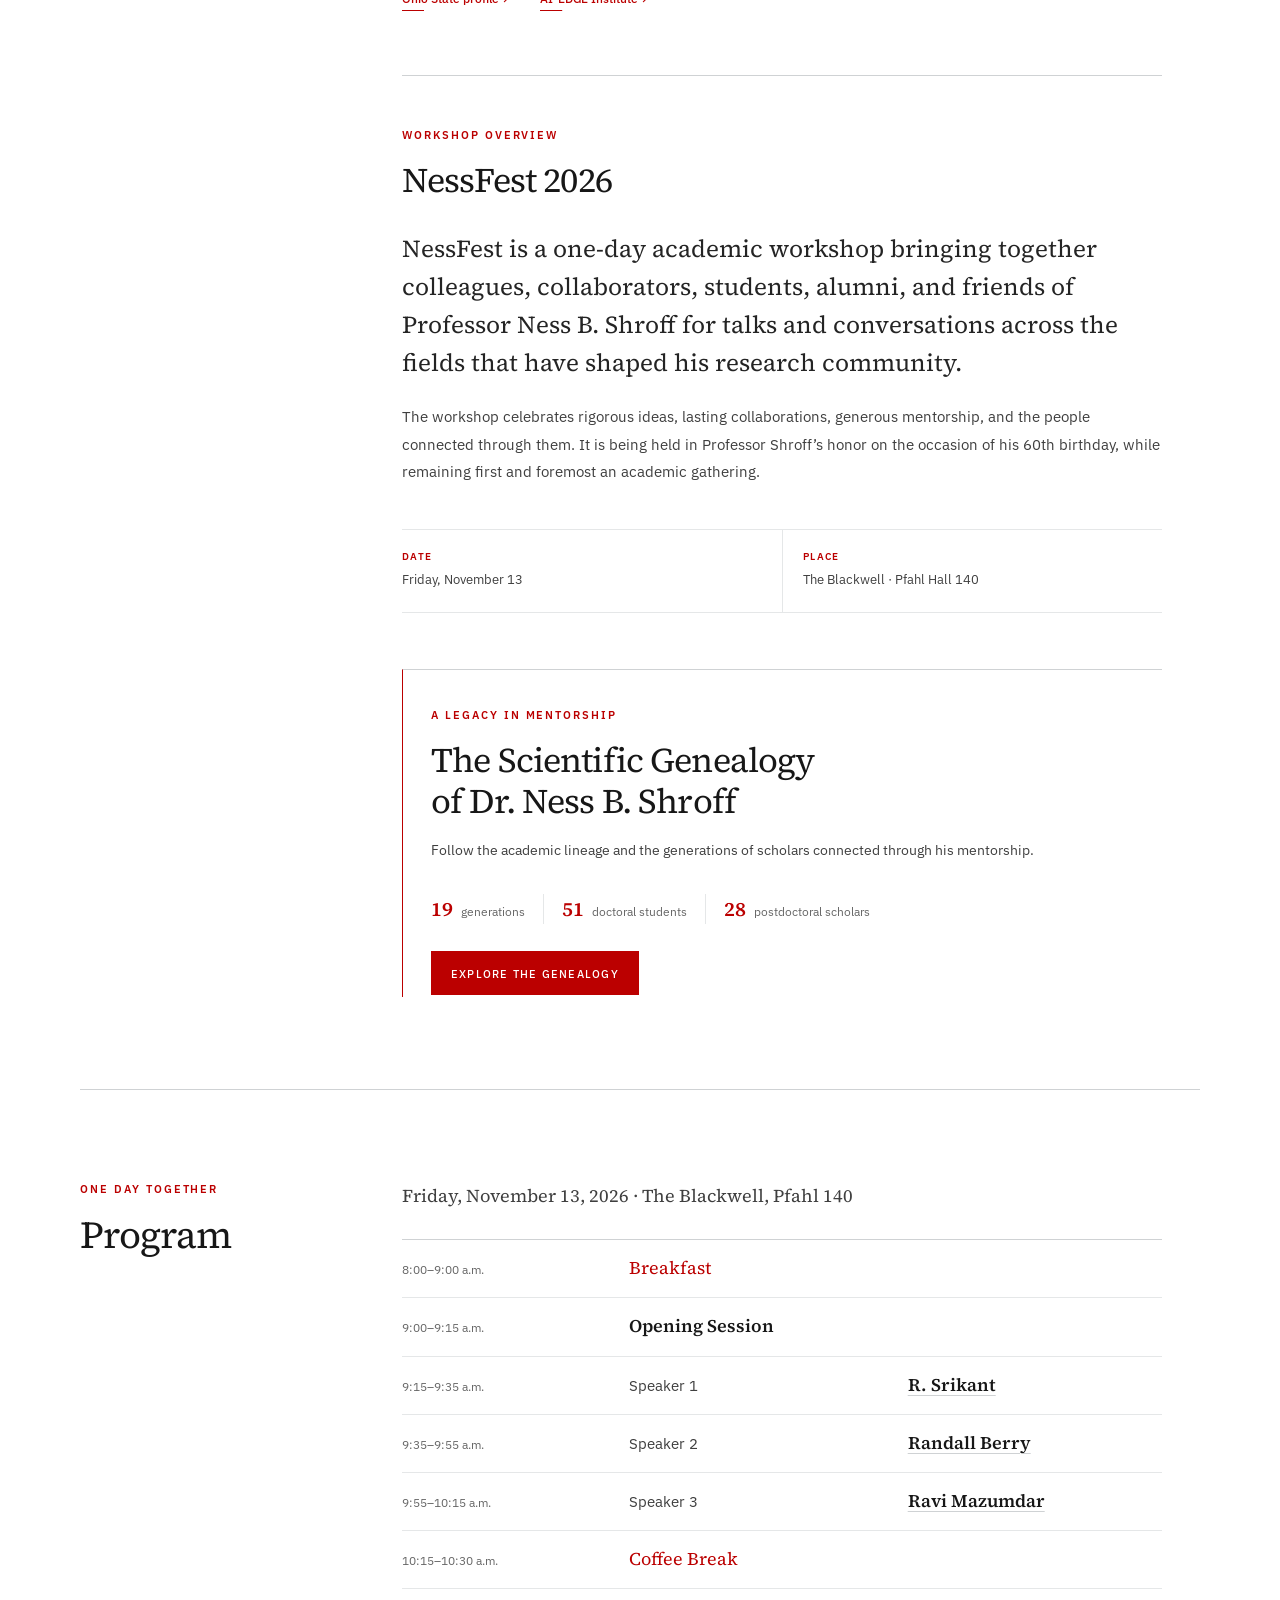
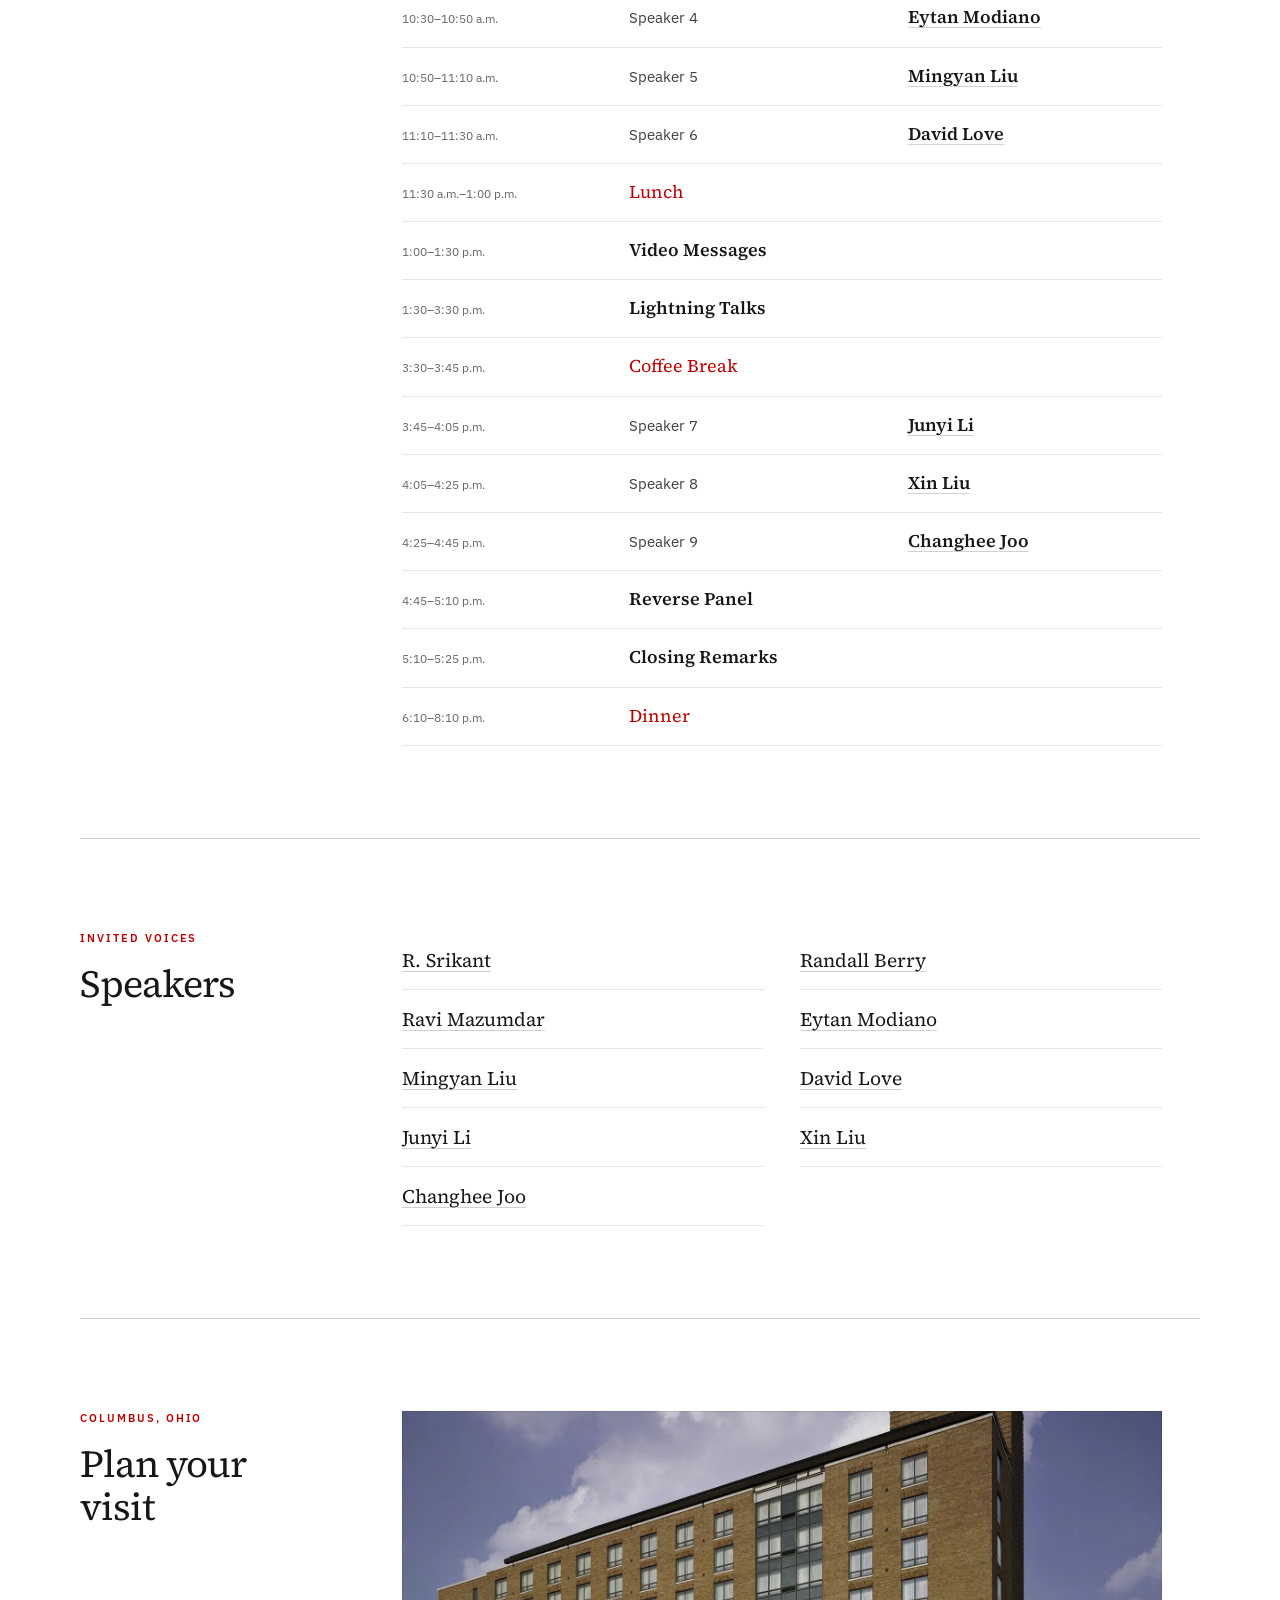
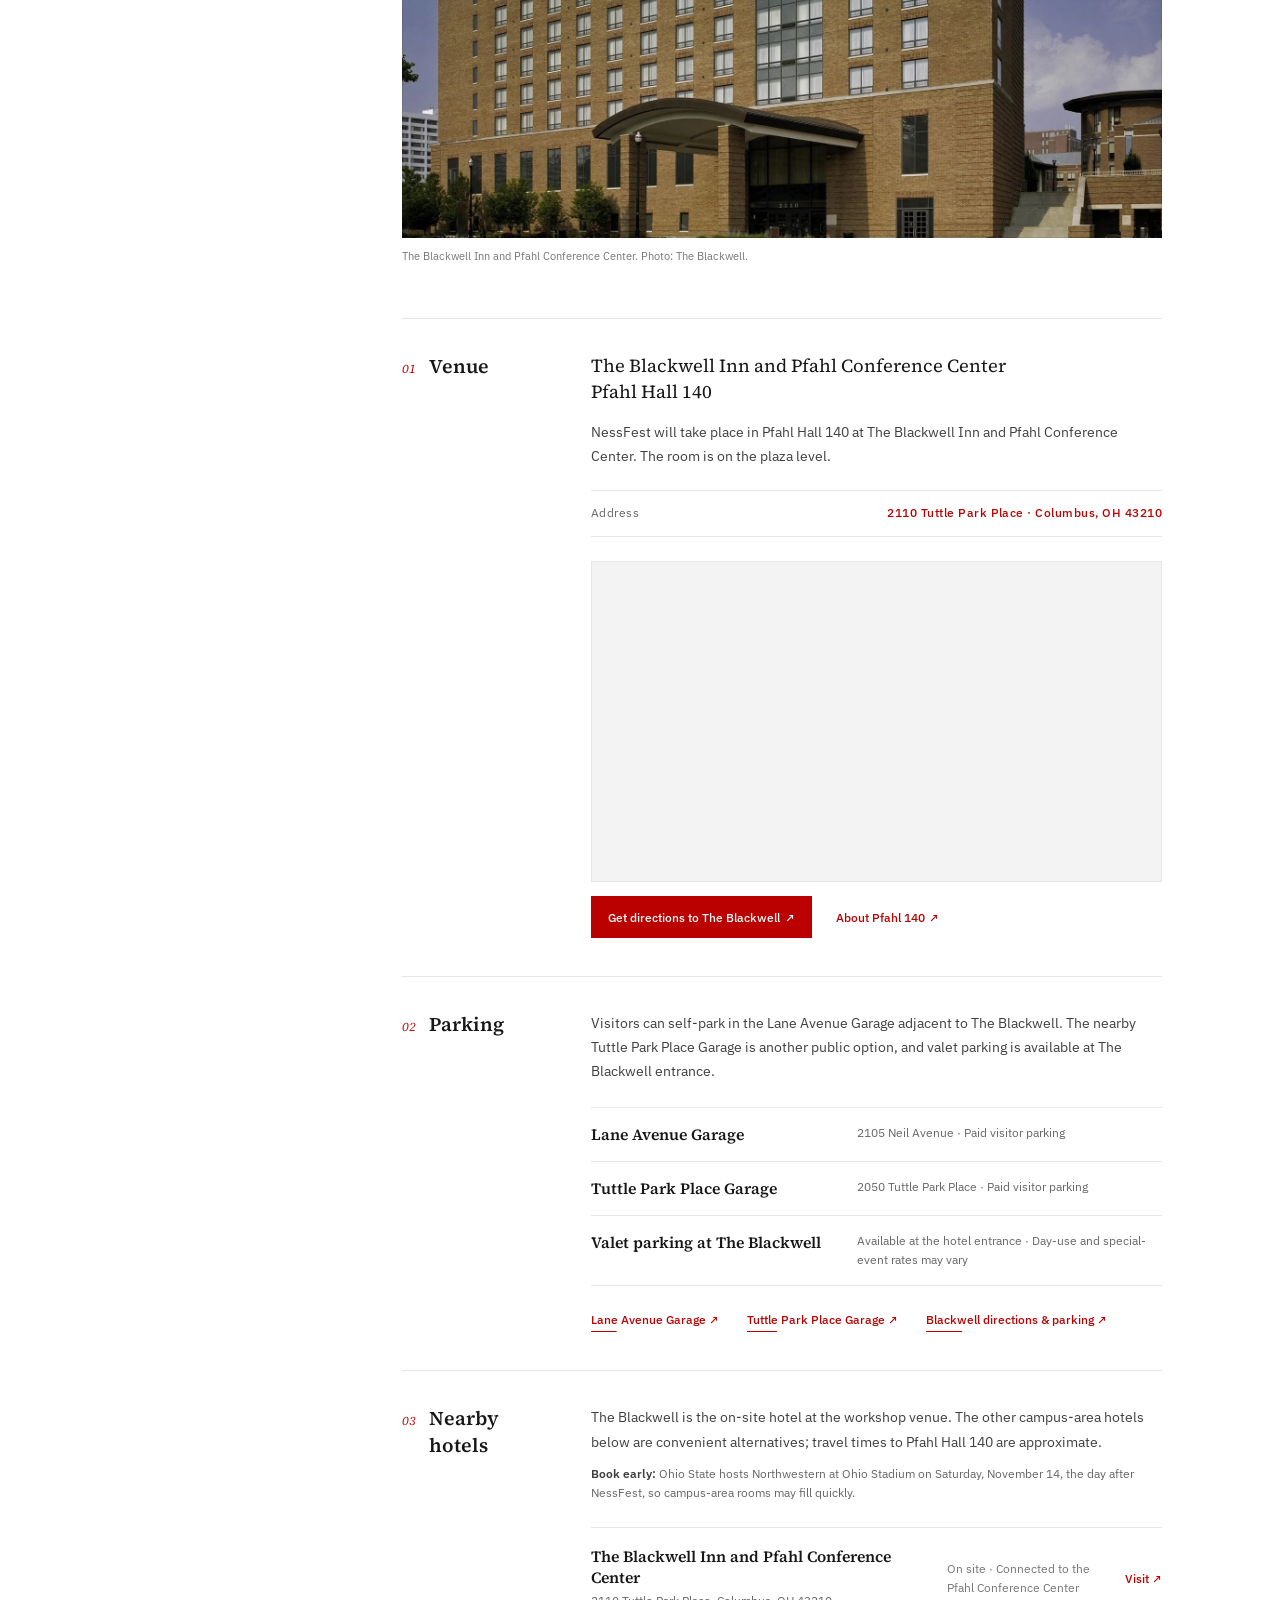
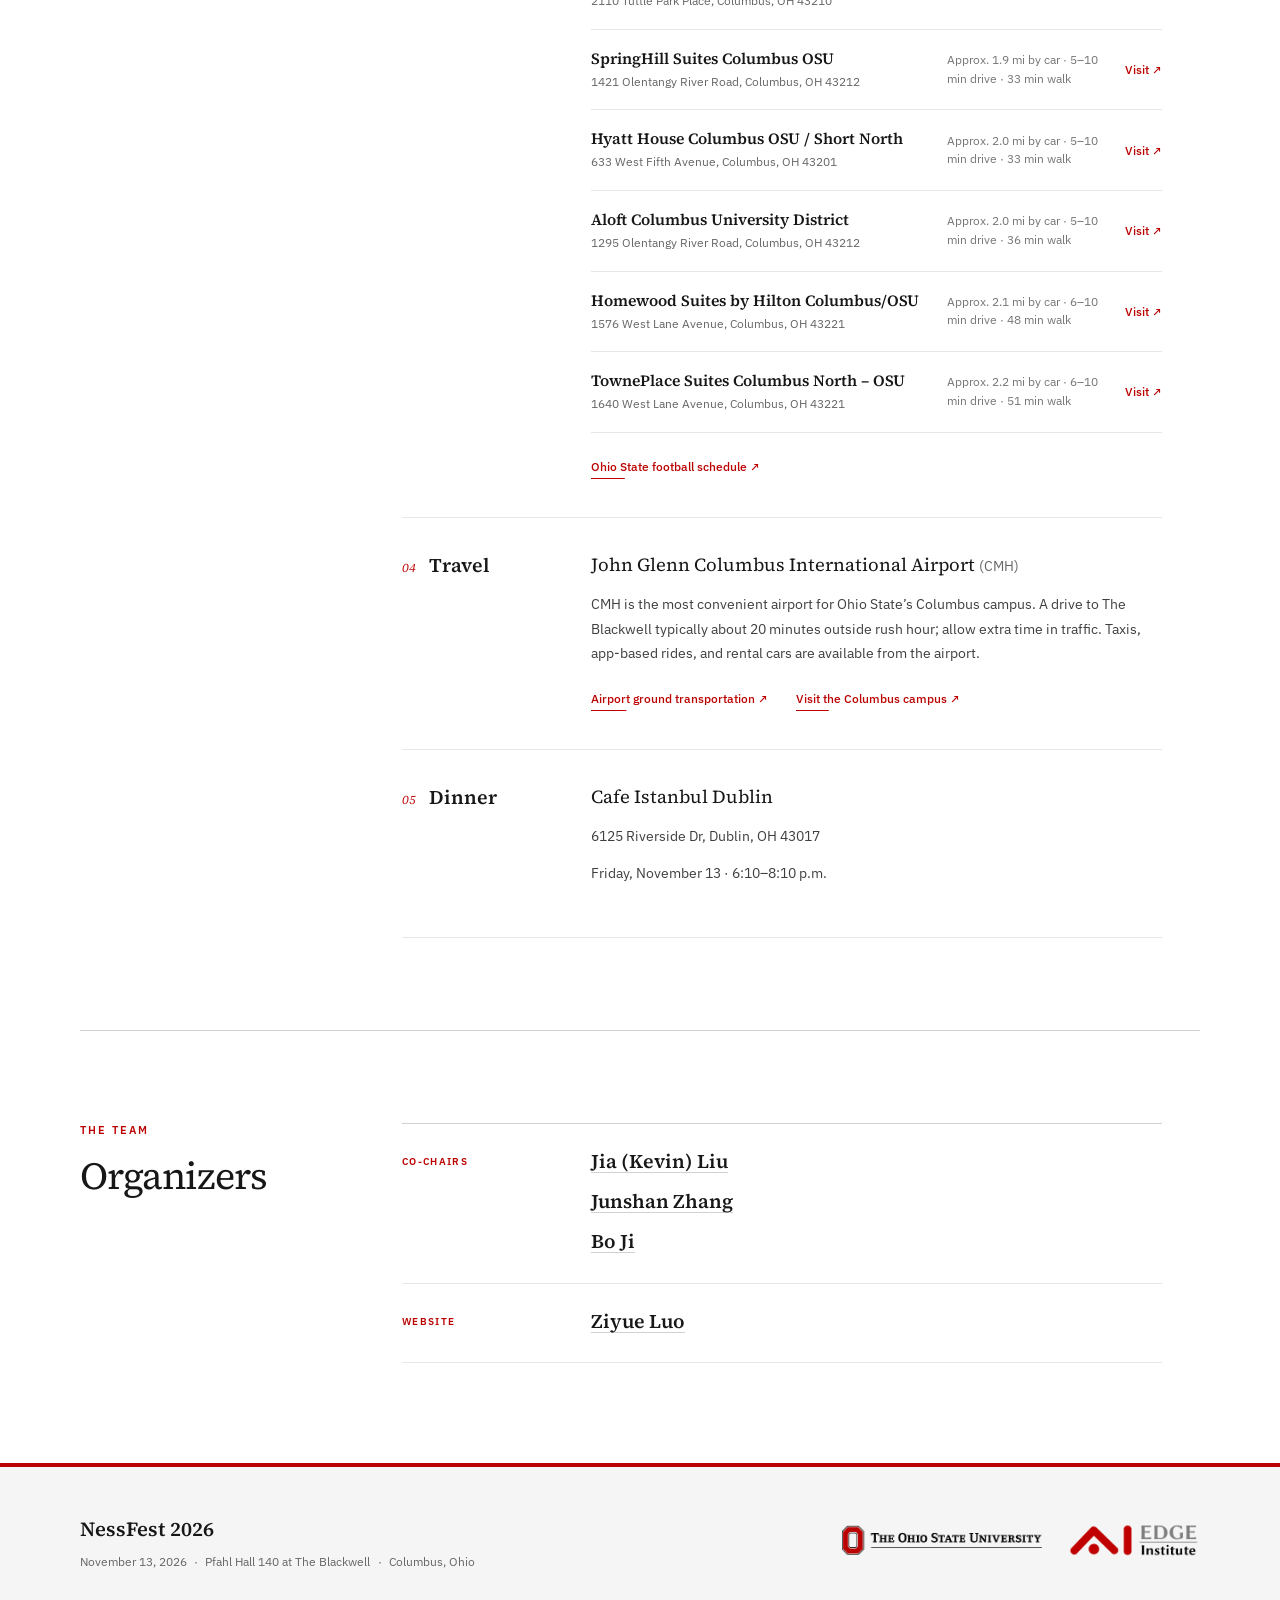
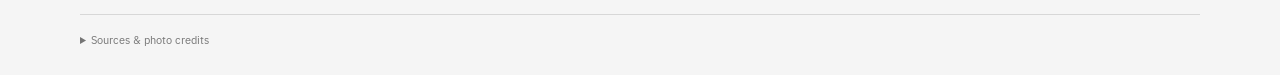
==== commit 6bb3909b: "Move David Love to morning and advance later program" ====
--- a/index.html
+++ b/index.html
@@ -231,7 +231,7 @@
             <li>
               <time datetime="2026-11-13T11:10">11:10–11:30 a.m.</time>
               <p>Speaker 6</p>
-              <a class="program-speaker speaker-link" href="https://www.ee.iitb.ac.in/~dmanju/" target="_blank" rel="noopener noreferrer">D. Manjunath</a>
+              <a class="program-speaker speaker-link" href="https://engineering.purdue.edu/~djlove/" target="_blank" rel="noopener noreferrer">David Love</a>
             </li>
             <li class="program-break">
               <time datetime="2026-11-13T11:30">11:30 a.m.–1:00 p.m.</time>
@@ -252,33 +252,28 @@
             <li>
               <time datetime="2026-11-13T15:45">3:45–4:05 p.m.</time>
               <p>Speaker 7</p>
-              <a class="program-speaker speaker-link" href="https://engineering.purdue.edu/~djlove/" target="_blank" rel="noopener noreferrer">David Love</a>
+              <a class="program-speaker speaker-link" href="https://lidssmart.lids.mit.edu/speaker/junyi-li/" target="_blank" rel="noopener noreferrer">Junyi Li</a>
             </li>
             <li>
               <time datetime="2026-11-13T16:05">4:05–4:25 p.m.</time>
               <p>Speaker 8</p>
-              <a class="program-speaker speaker-link" href="https://lidssmart.lids.mit.edu/speaker/junyi-li/" target="_blank" rel="noopener noreferrer">Junyi Li</a>
+              <a class="program-speaker speaker-link" href="https://xinliu.engineering.ucdavis.edu/" target="_blank" rel="noopener noreferrer">Xin Liu</a>
             </li>
             <li>
               <time datetime="2026-11-13T16:25">4:25–4:45 p.m.</time>
               <p>Speaker 9</p>
-              <a class="program-speaker speaker-link" href="https://xinliu.engineering.ucdavis.edu/" target="_blank" rel="noopener noreferrer">Xin Liu</a>
-            </li>
-            <li>
-              <time datetime="2026-11-13T16:45">4:45–5:05 p.m.</time>
-              <p>Speaker 10</p>
               <a class="program-speaker speaker-link" href="https://rain.korea.ac.kr/members/professor" target="_blank" rel="noopener noreferrer">Changhee Joo</a>
             </li>
             <li>
-              <time datetime="2026-11-13T17:05">5:05–5:30 p.m.</time>
+              <time datetime="2026-11-13T16:45">4:45–5:10 p.m.</time>
               <p>Reverse Panel</p>
             </li>
             <li>
-              <time datetime="2026-11-13T17:30">5:30–5:45 p.m.</time>
+              <time datetime="2026-11-13T17:10">5:10–5:25 p.m.</time>
               <p>Closing Remarks</p>
             </li>
             <li class="program-break">
-              <time datetime="2026-11-13T18:30">6:30–8:30 p.m.</time>
+              <time datetime="2026-11-13T18:10">6:10–8:10 p.m.</time>
               <p>Dinner</p>
             </li>
           </ol>
@@ -298,7 +293,6 @@
             <li><a class="speaker-link" href="https://ece.uwaterloo.ca/~mazum/" target="_blank" rel="noopener noreferrer">Ravi Mazumdar</a></li>
             <li><a class="speaker-link" href="https://modiano.mit.edu/" target="_blank" rel="noopener noreferrer">Eytan Modiano</a></li>
             <li><a class="speaker-link" href="https://liu.engin.umich.edu/" target="_blank" rel="noopener noreferrer">Mingyan Liu</a></li>
-            <li><a class="speaker-link" href="https://www.ee.iitb.ac.in/~dmanju/" target="_blank" rel="noopener noreferrer">D. Manjunath</a></li>
             <li><a class="speaker-link" href="https://engineering.purdue.edu/~djlove/" target="_blank" rel="noopener noreferrer">David Love</a></li>
             <li><a class="speaker-link" href="https://lidssmart.lids.mit.edu/speaker/junyi-li/" target="_blank" rel="noopener noreferrer">Junyi Li</a></li>
             <li><a class="speaker-link" href="https://xinliu.engineering.ucdavis.edu/" target="_blank" rel="noopener noreferrer">Xin Liu</a></li>
@@ -529,7 +523,7 @@
             <div class="visit-content">
               <p class="visit-lead">Cafe Istanbul Dublin</p>
               <p>6125 Riverside Dr, Dublin, OH 43017</p>
-              <p>Friday, November 13 · 6:30–8:30 p.m.</p>
+              <p>Friday, November 13 · 6:10–8:10 p.m.</p>
             </div>
           </div>
 
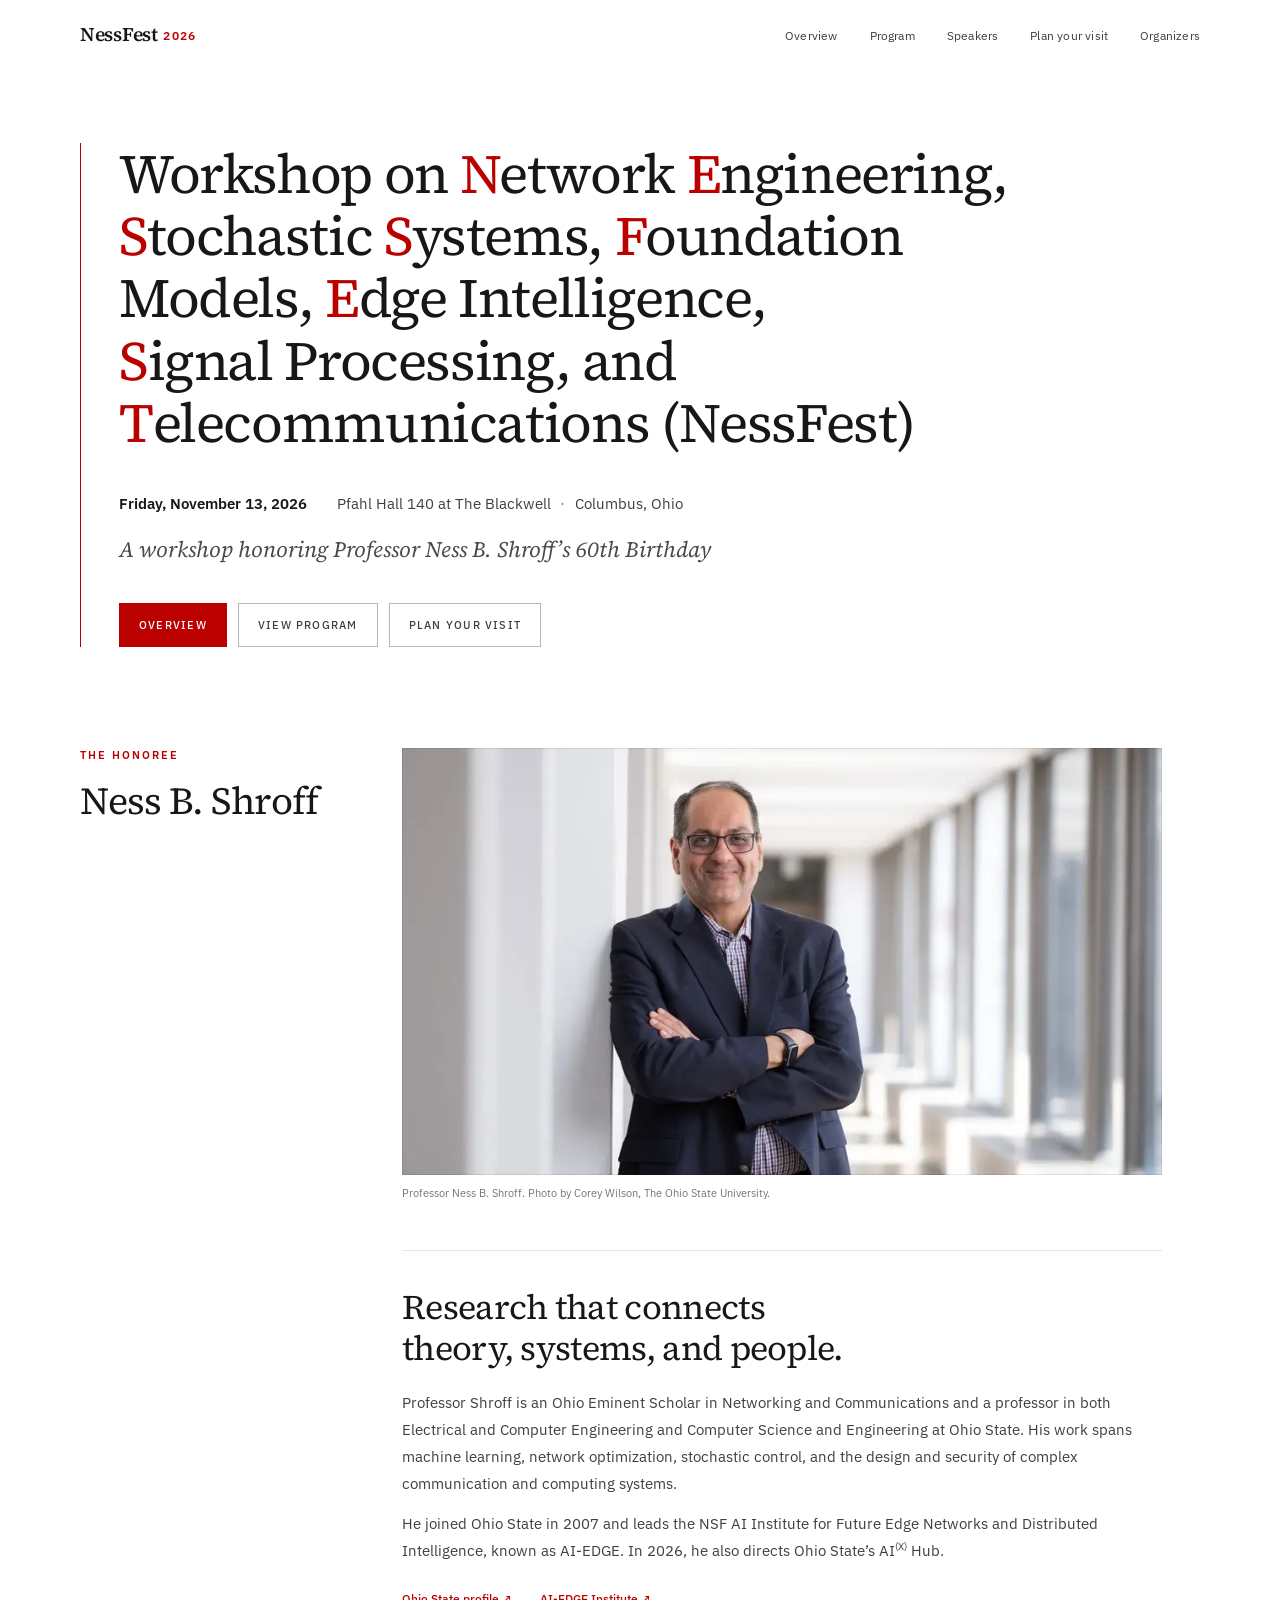
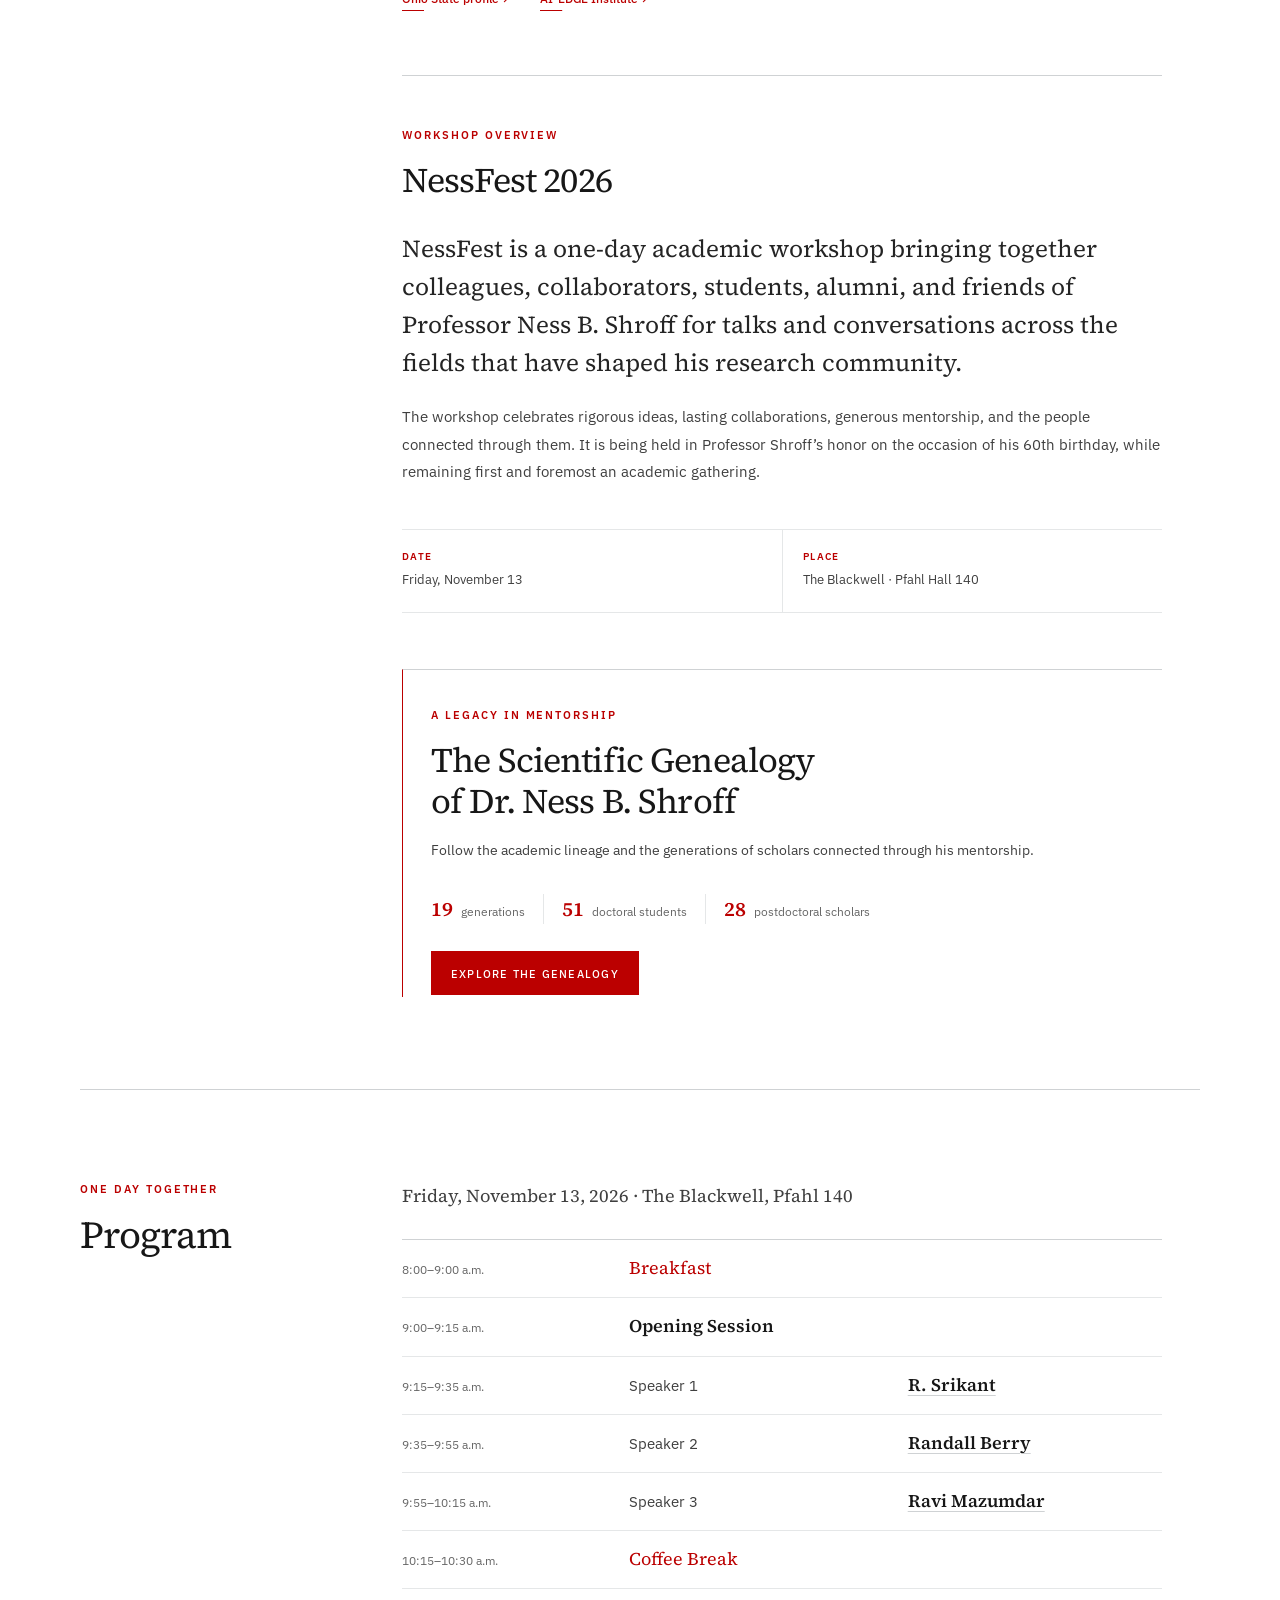
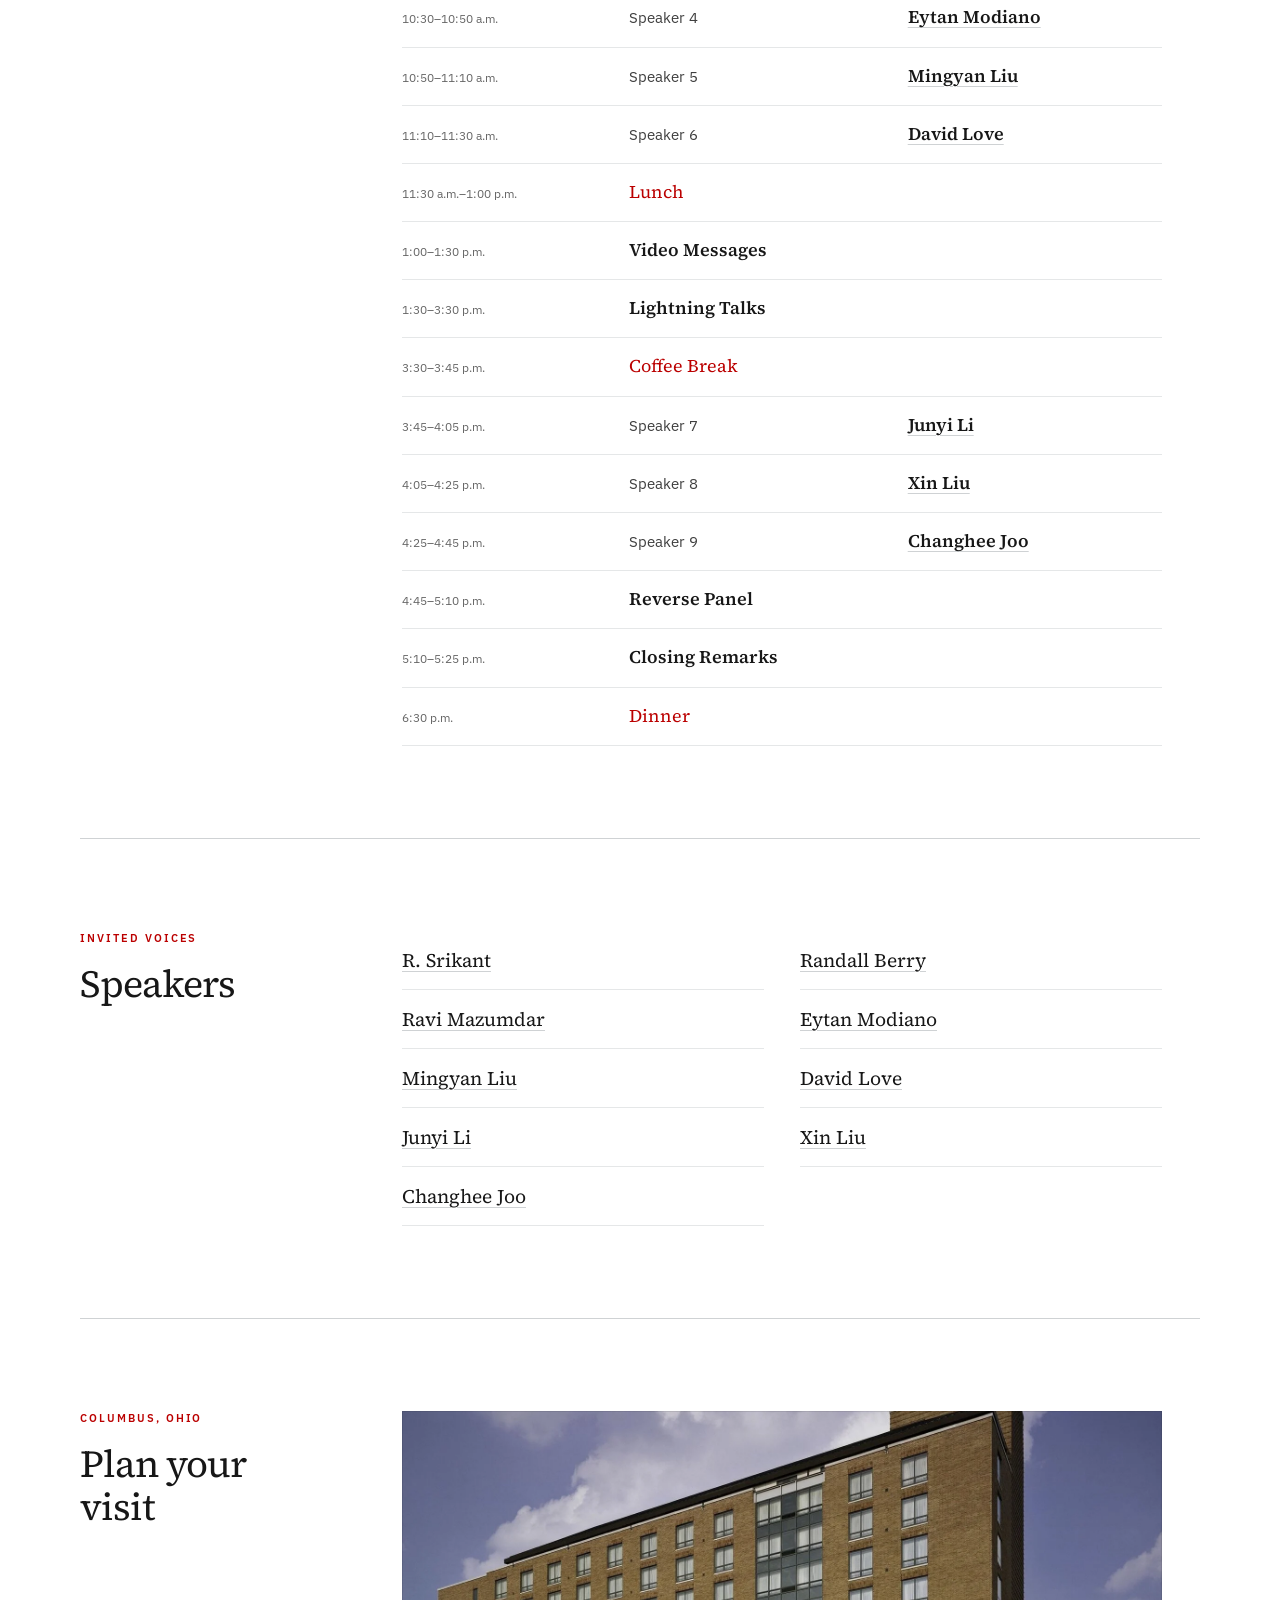
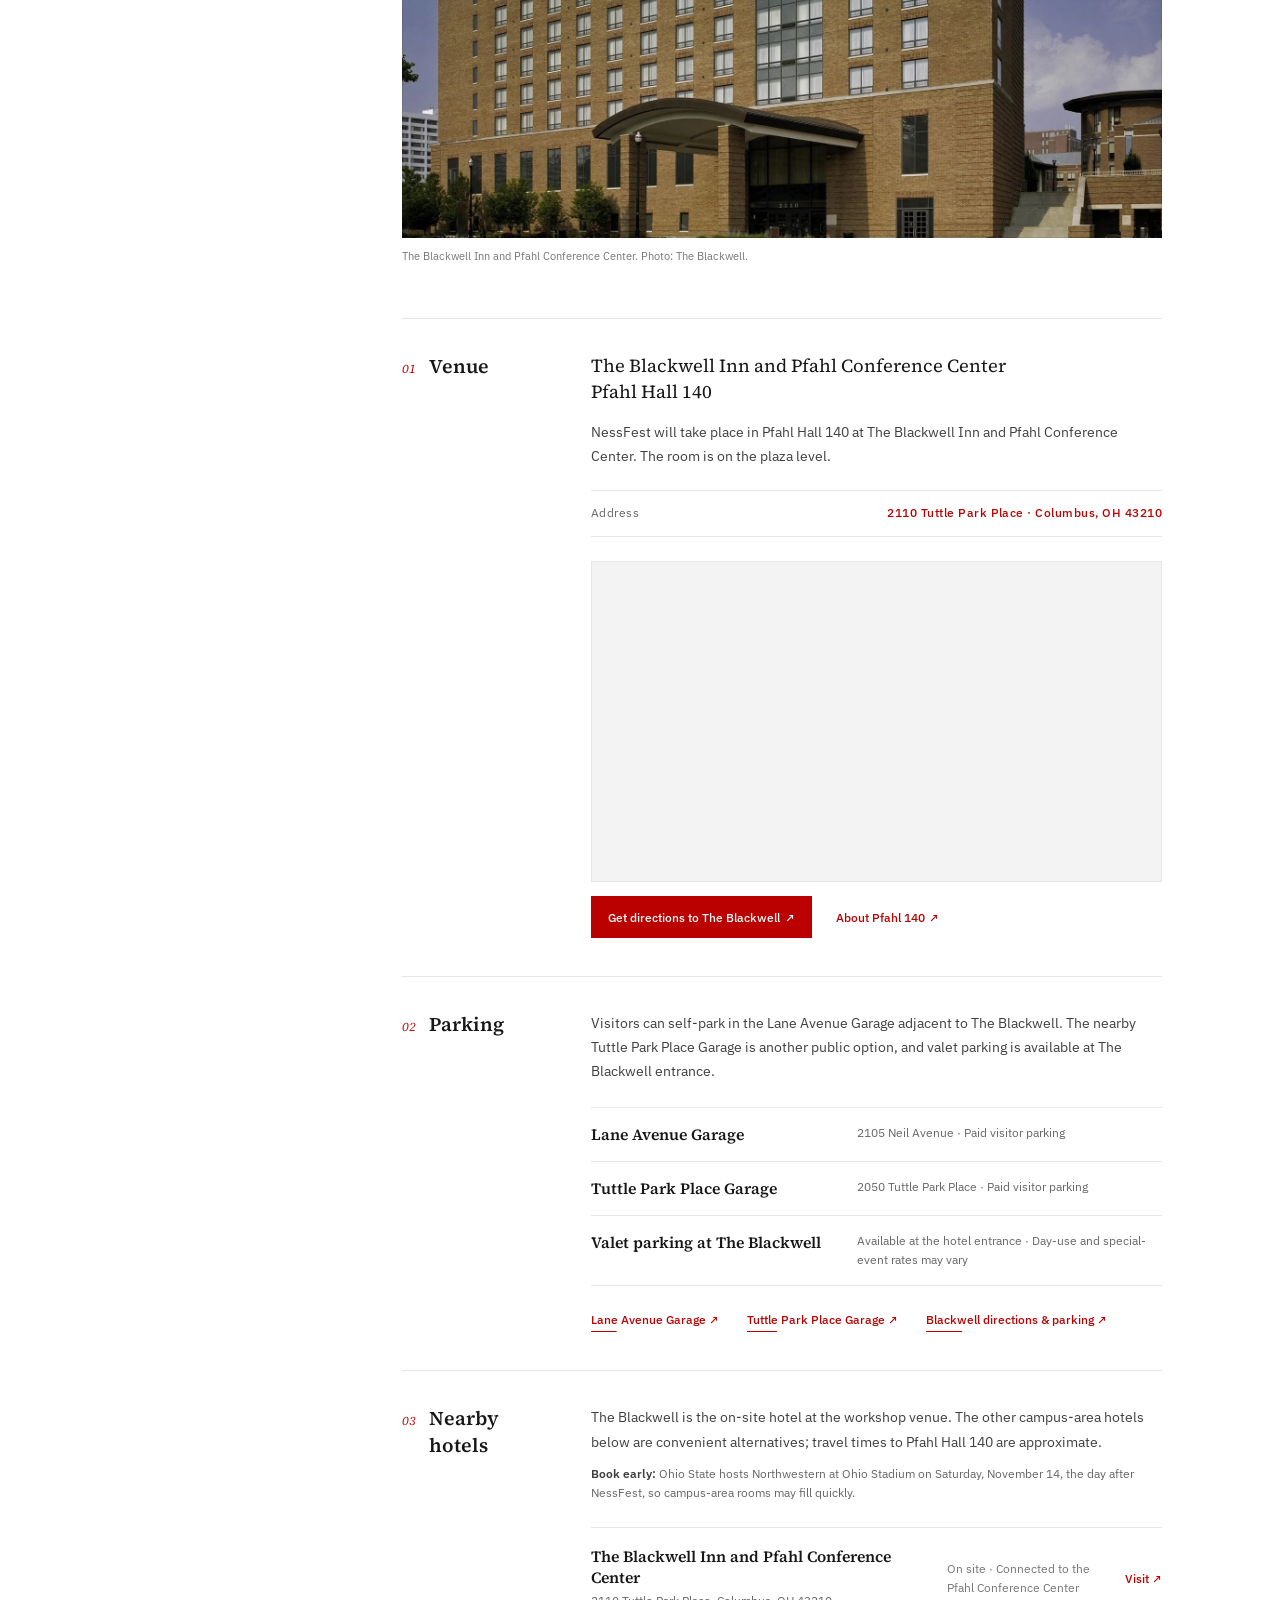
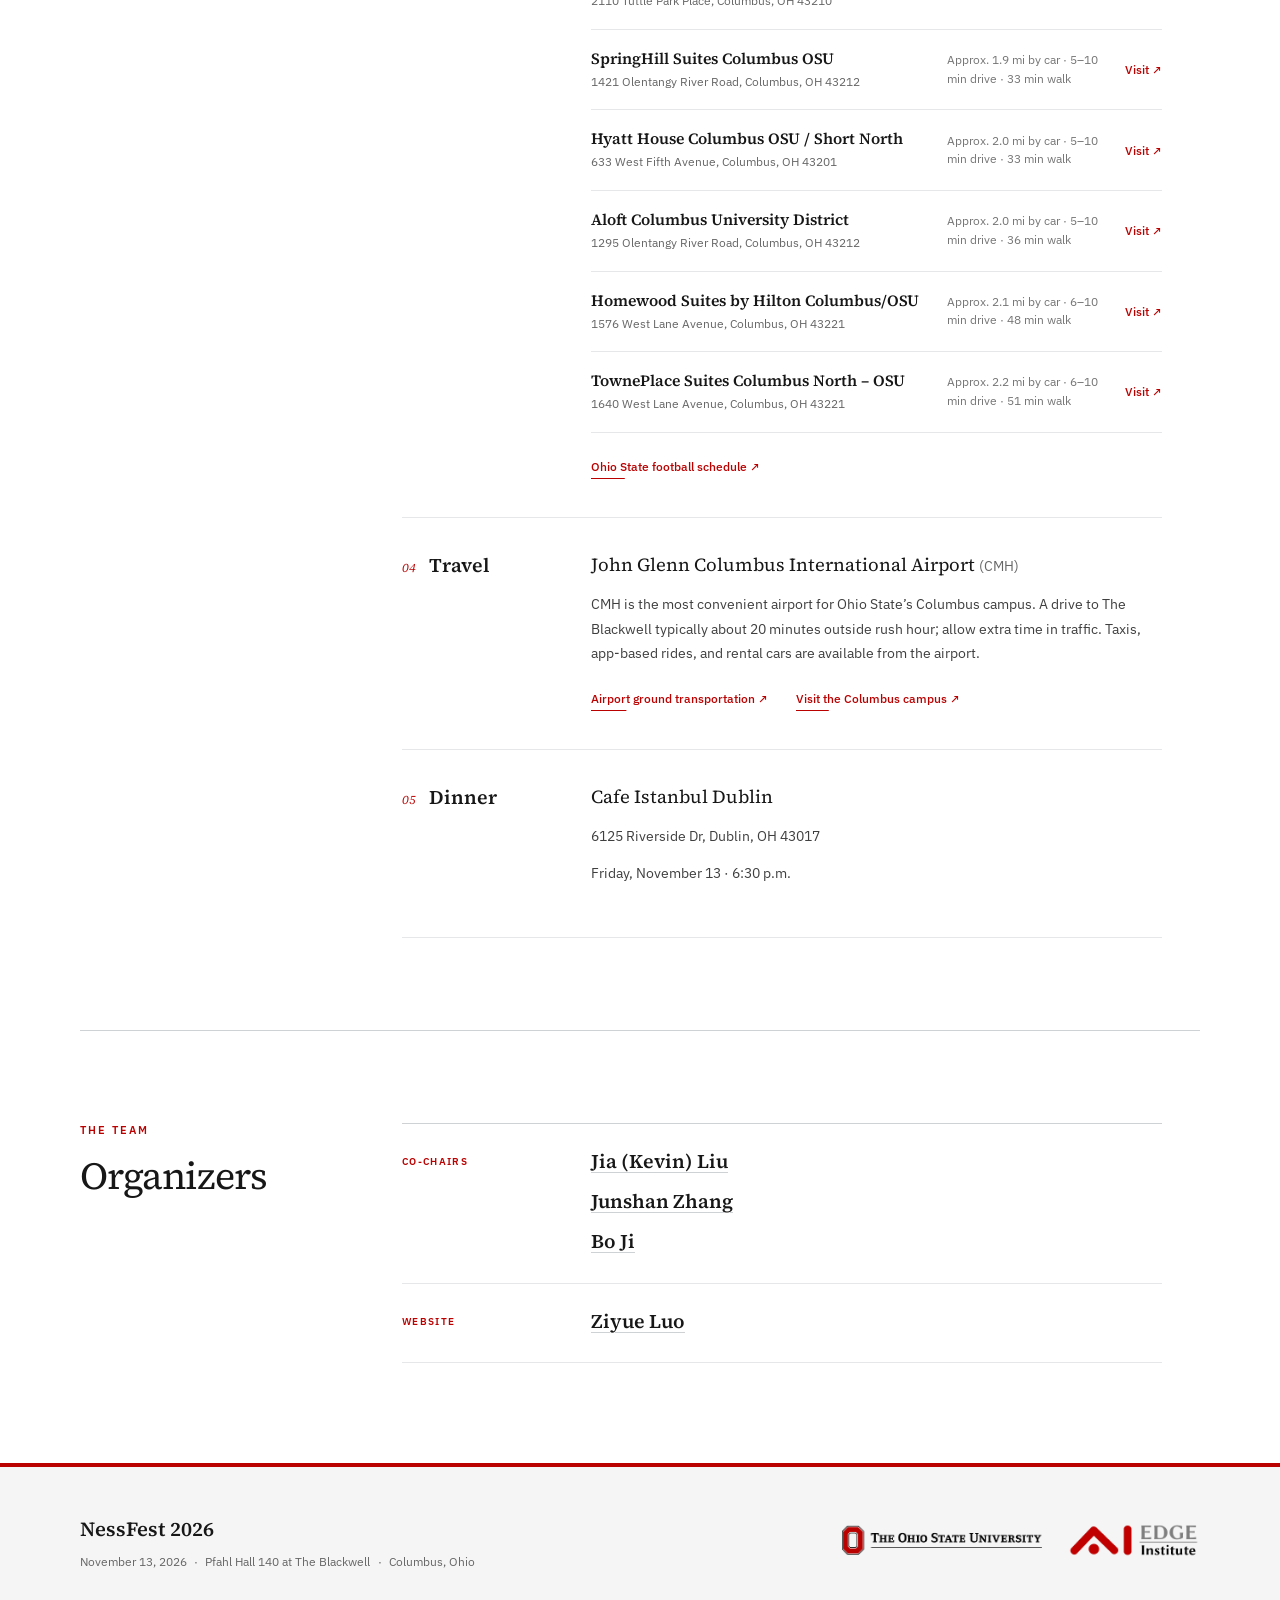
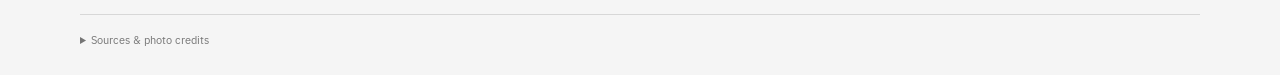
==== commit 105e9c98: "Correct dinner start time to 6:30 p.m." ====
--- a/index.html
+++ b/index.html
@@ -273,7 +273,7 @@
               <p>Closing Remarks</p>
             </li>
             <li class="program-break">
-              <time datetime="2026-11-13T18:10">6:10–8:10 p.m.</time>
+              <time datetime="2026-11-13T18:30">6:30 p.m.</time>
               <p>Dinner</p>
             </li>
           </ol>
@@ -523,7 +523,7 @@
             <div class="visit-content">
               <p class="visit-lead">Cafe Istanbul Dublin</p>
               <p>6125 Riverside Dr, Dublin, OH 43017</p>
-              <p>Friday, November 13 · 6:10–8:10 p.m.</p>
+              <p>Friday, November 13 · 6:30 p.m.</p>
             </div>
           </div>
 
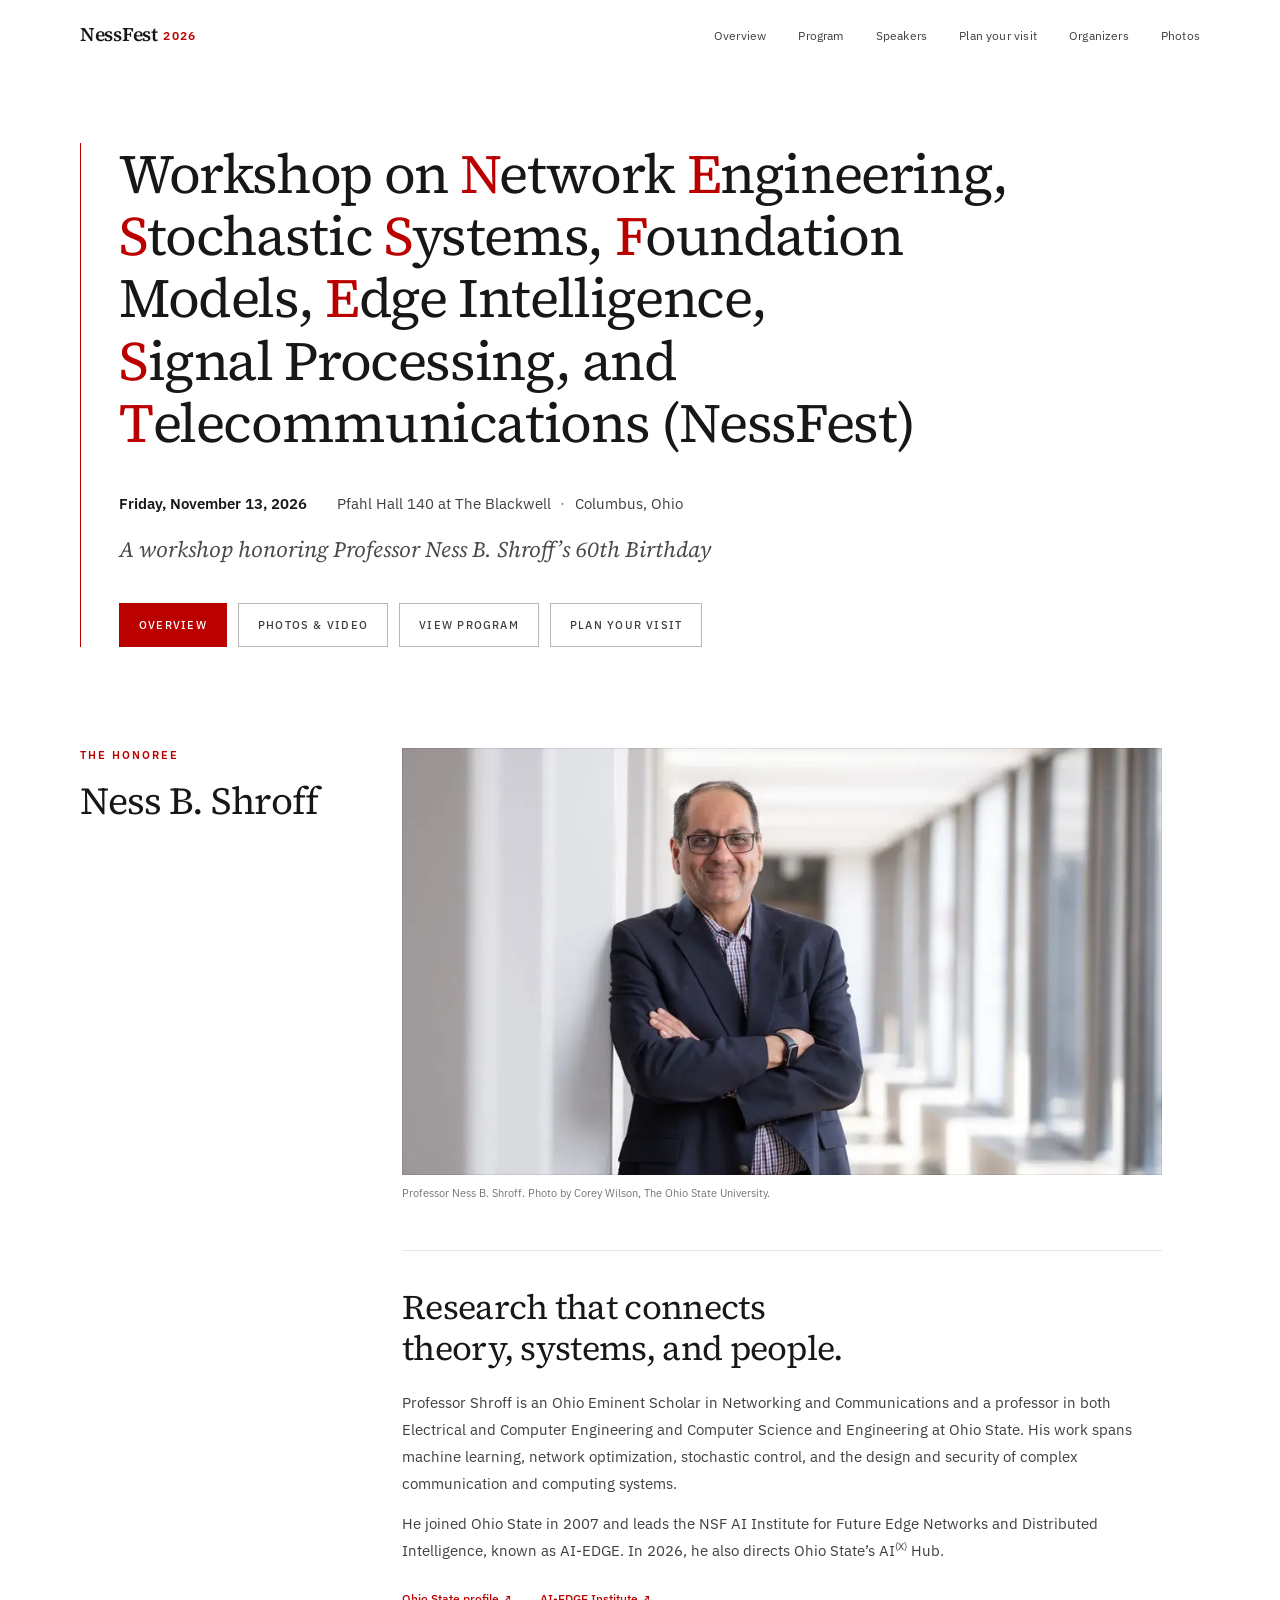
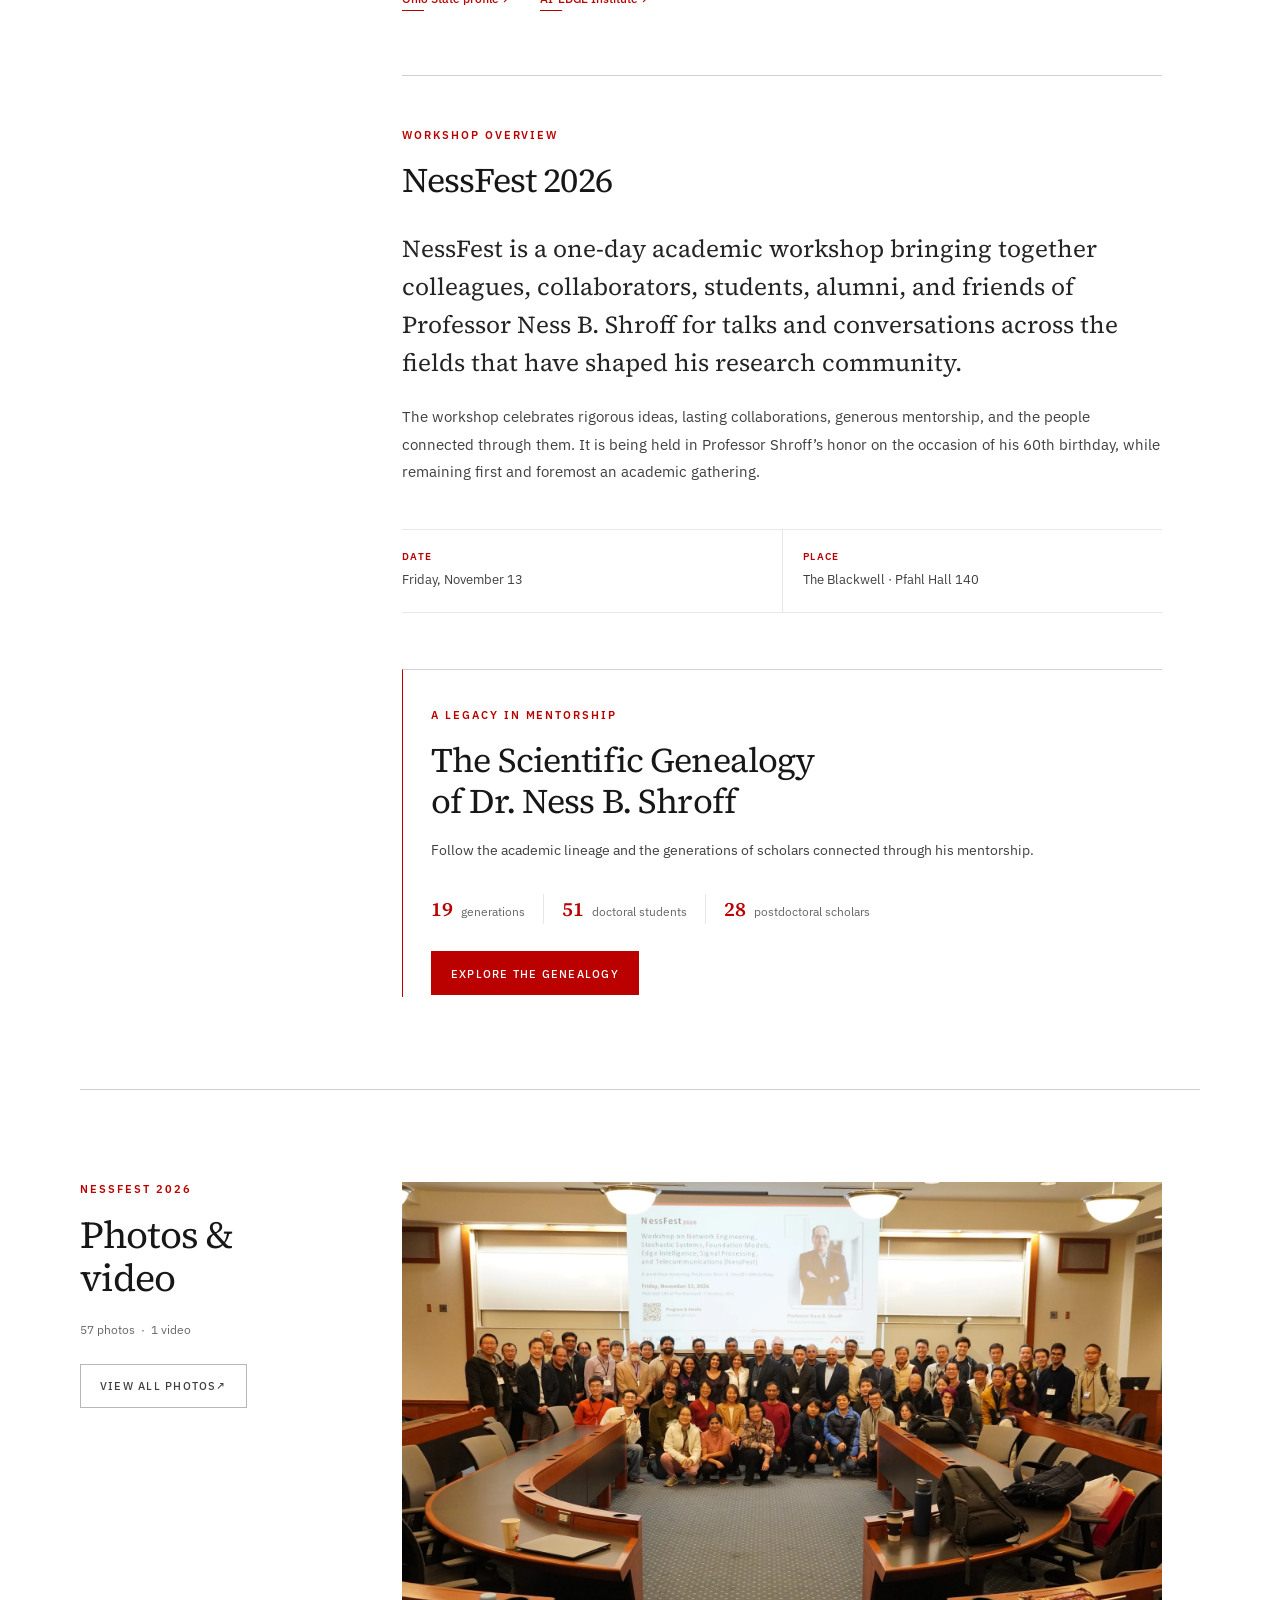
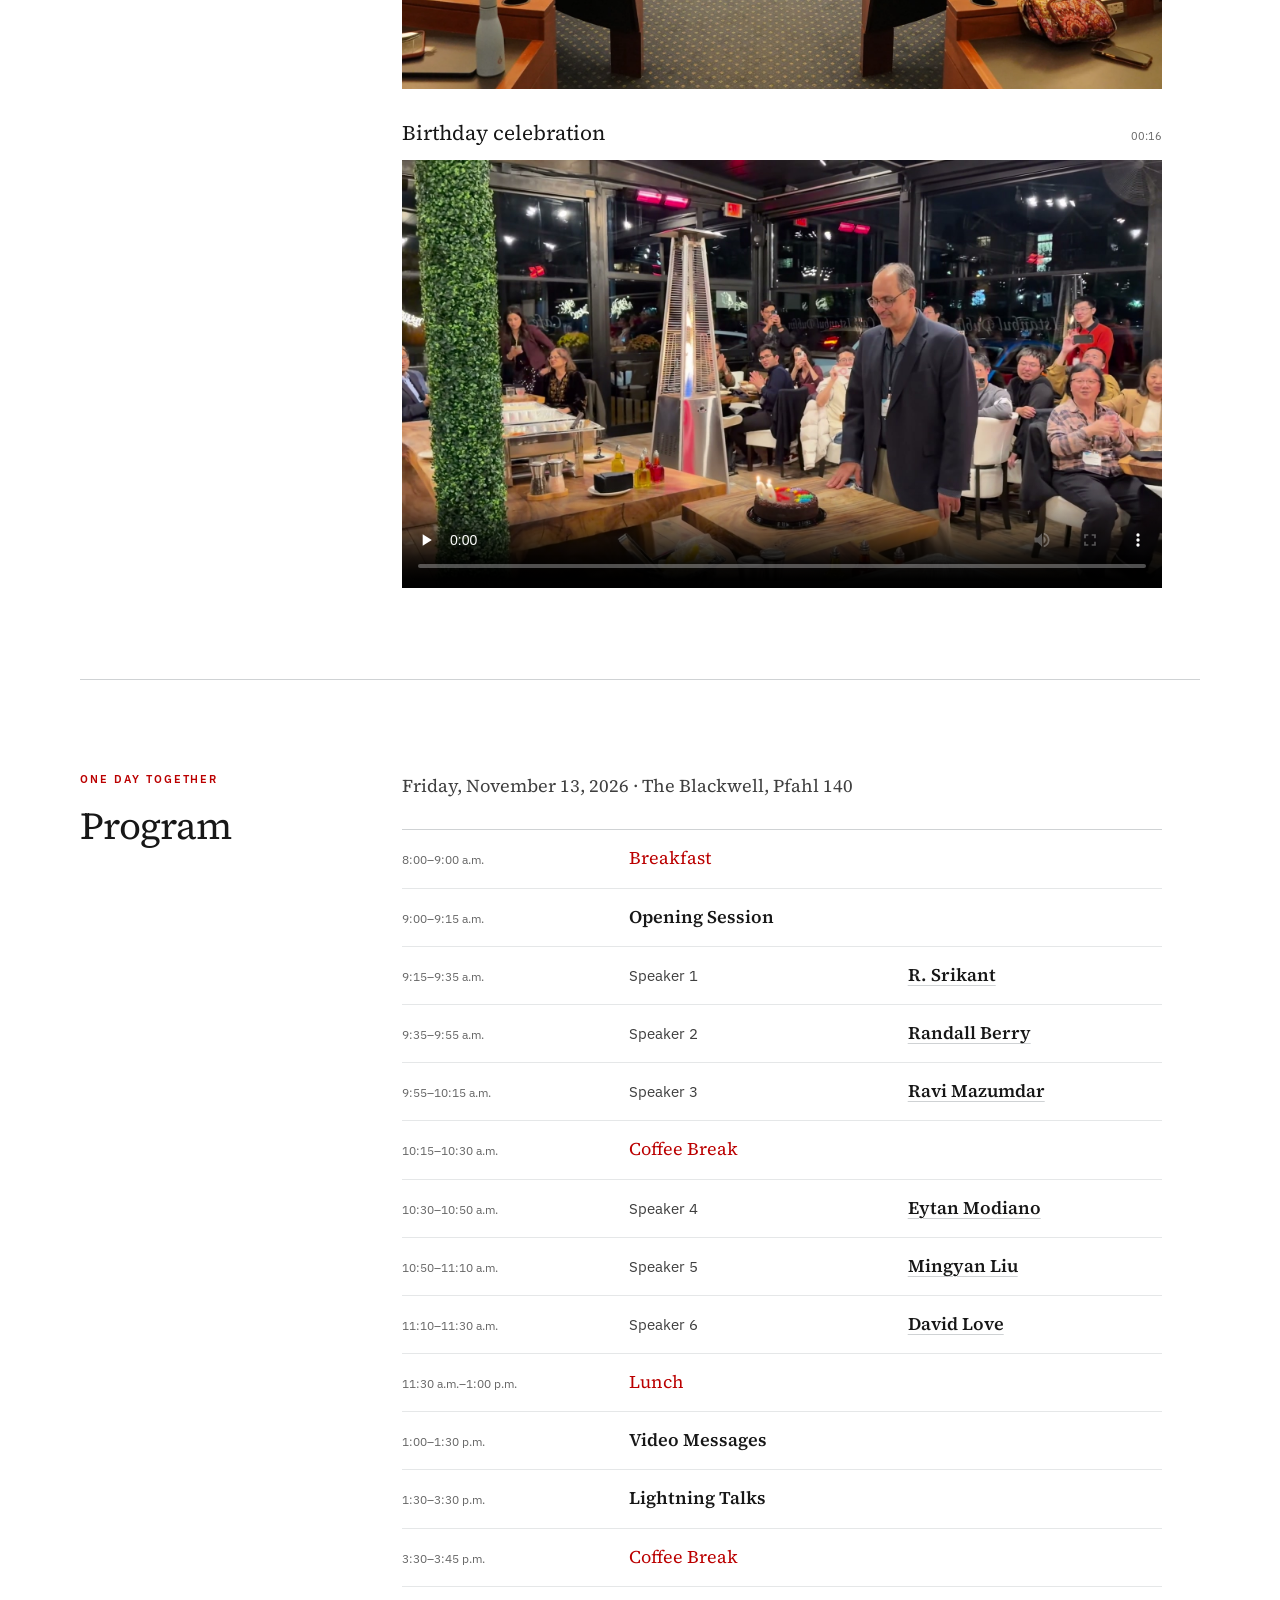
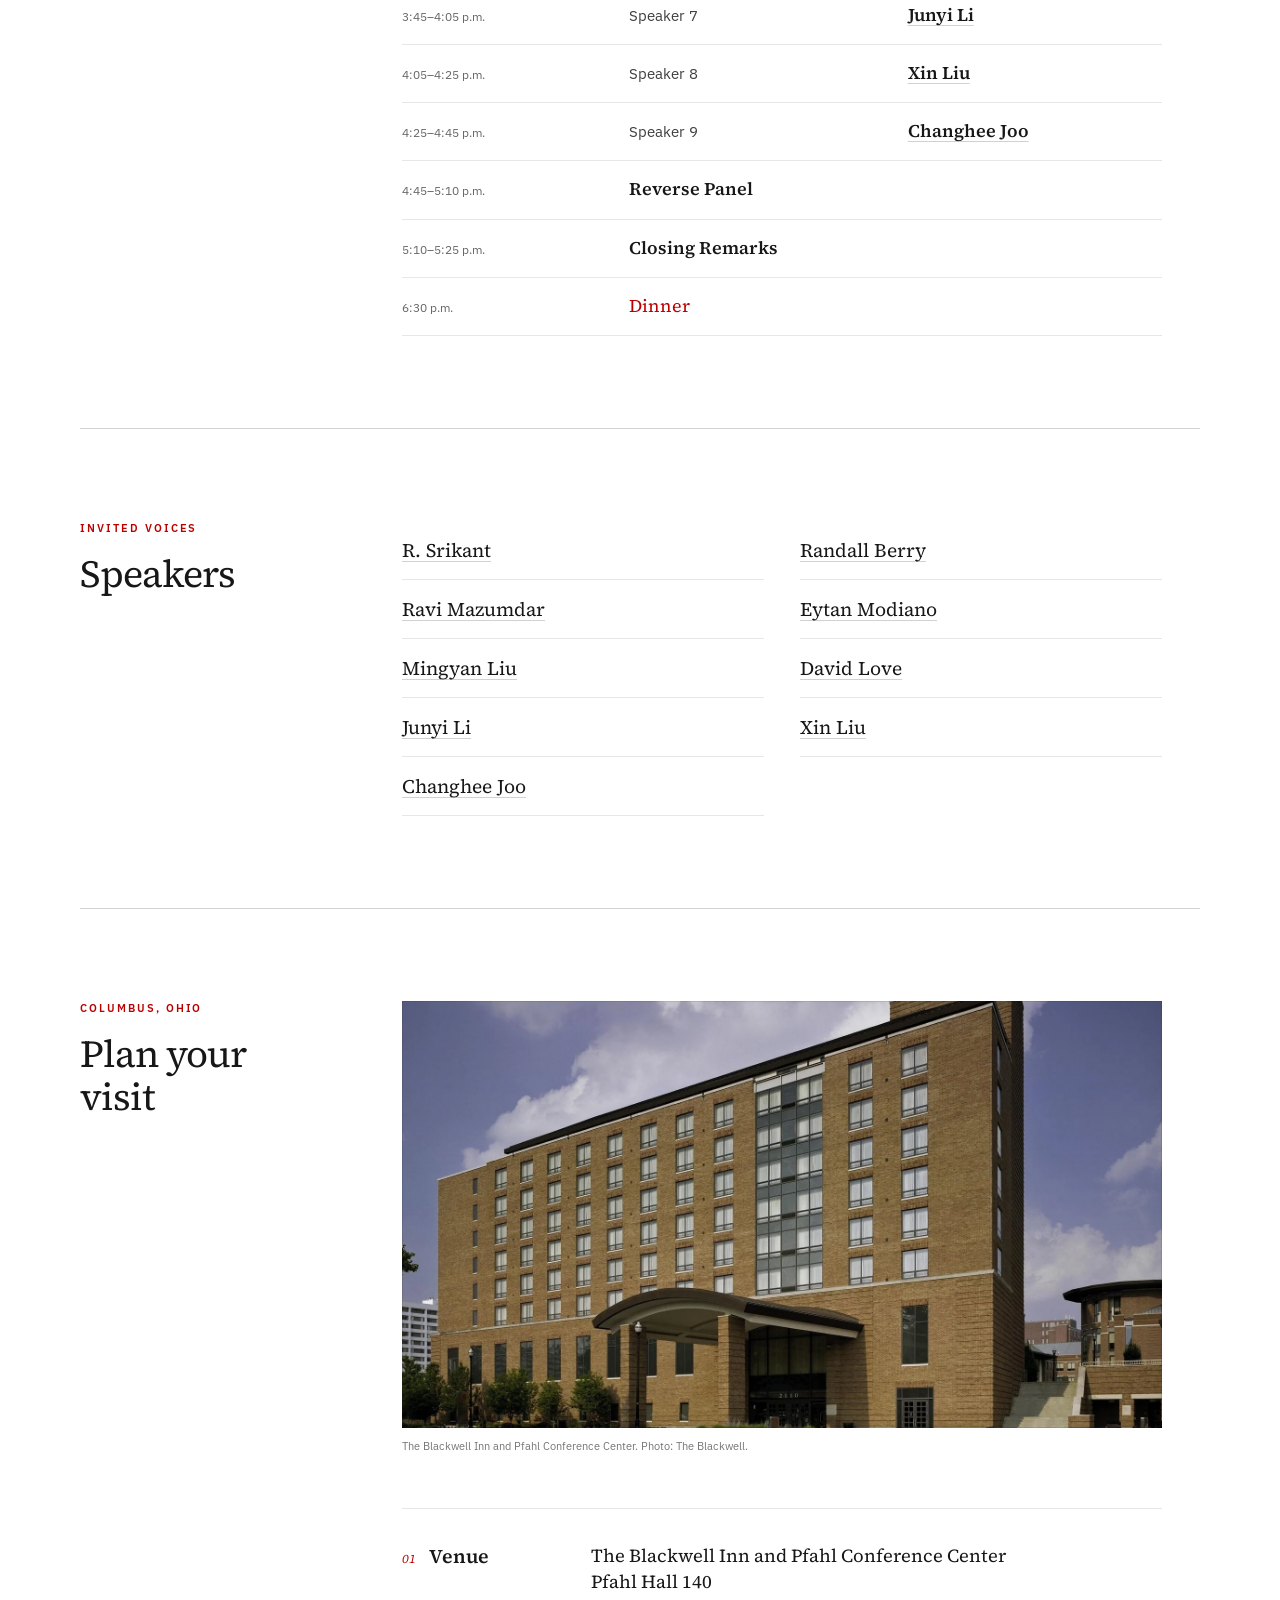
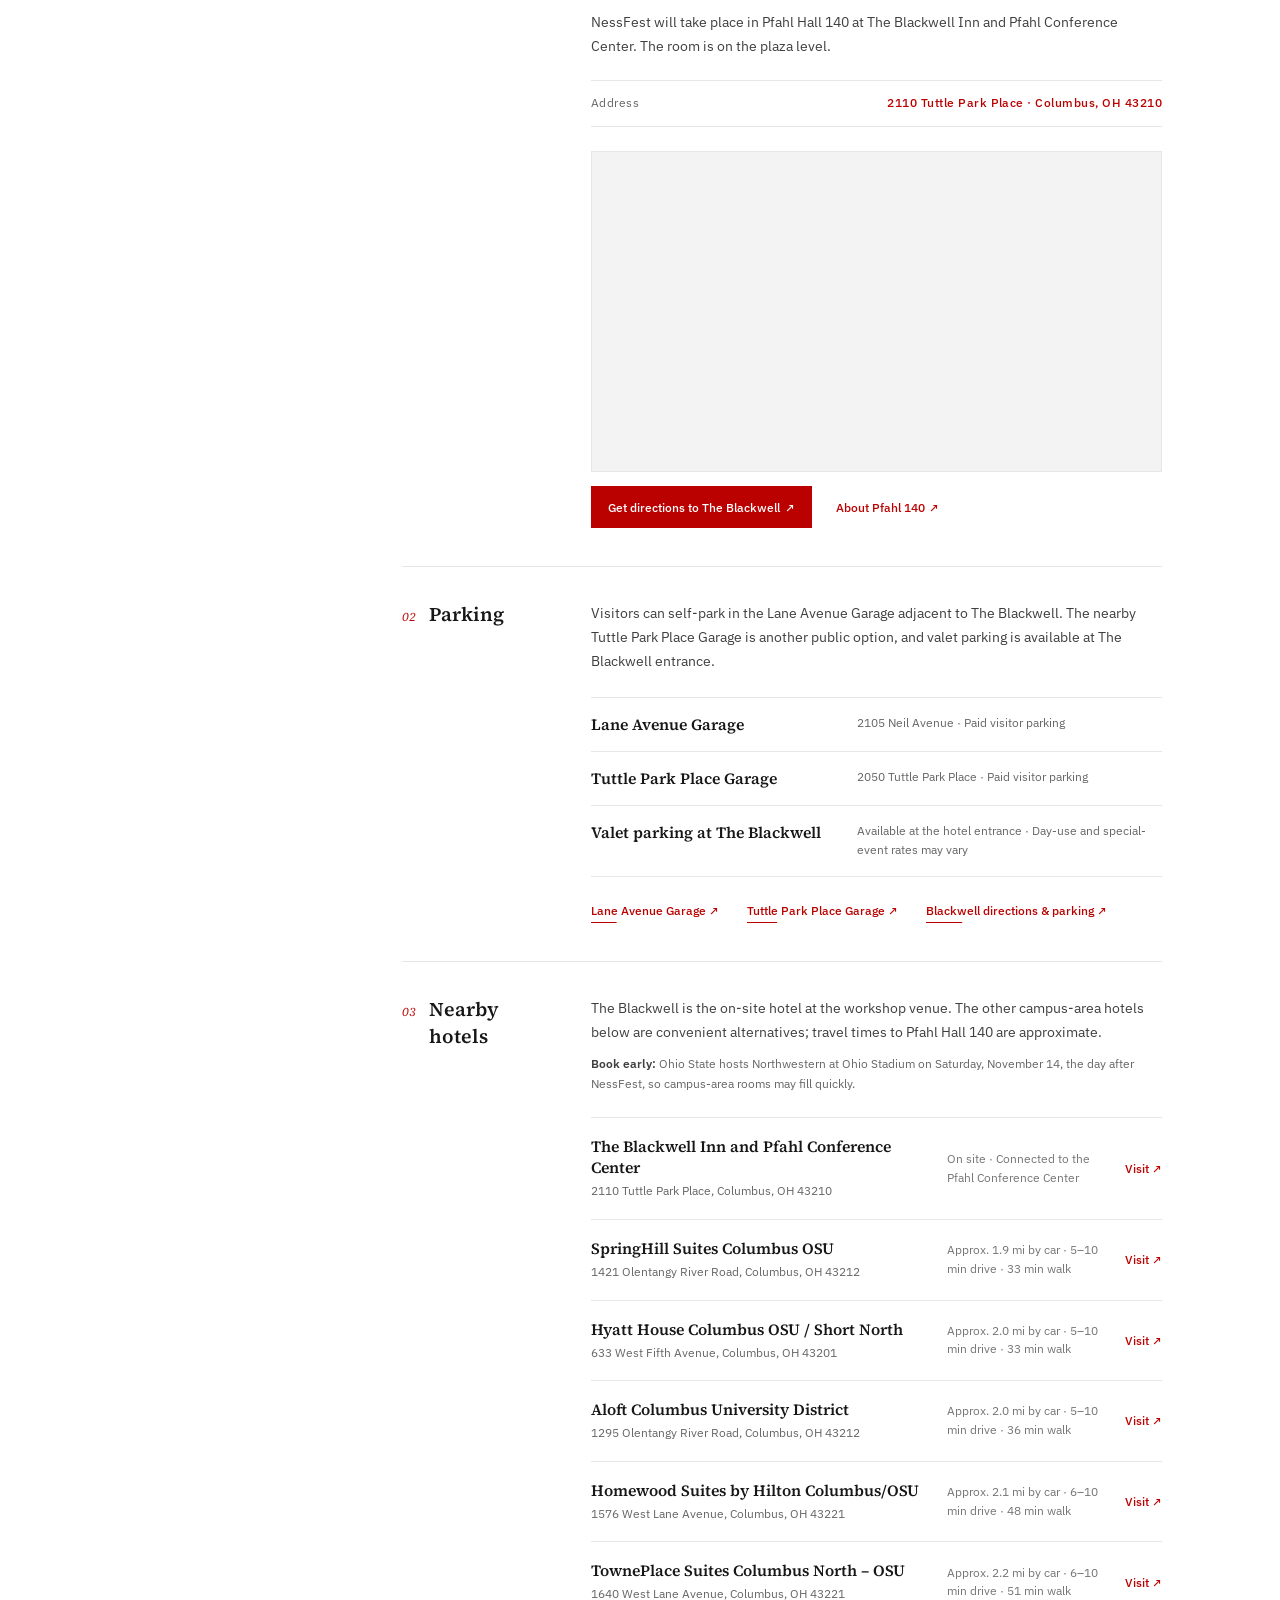
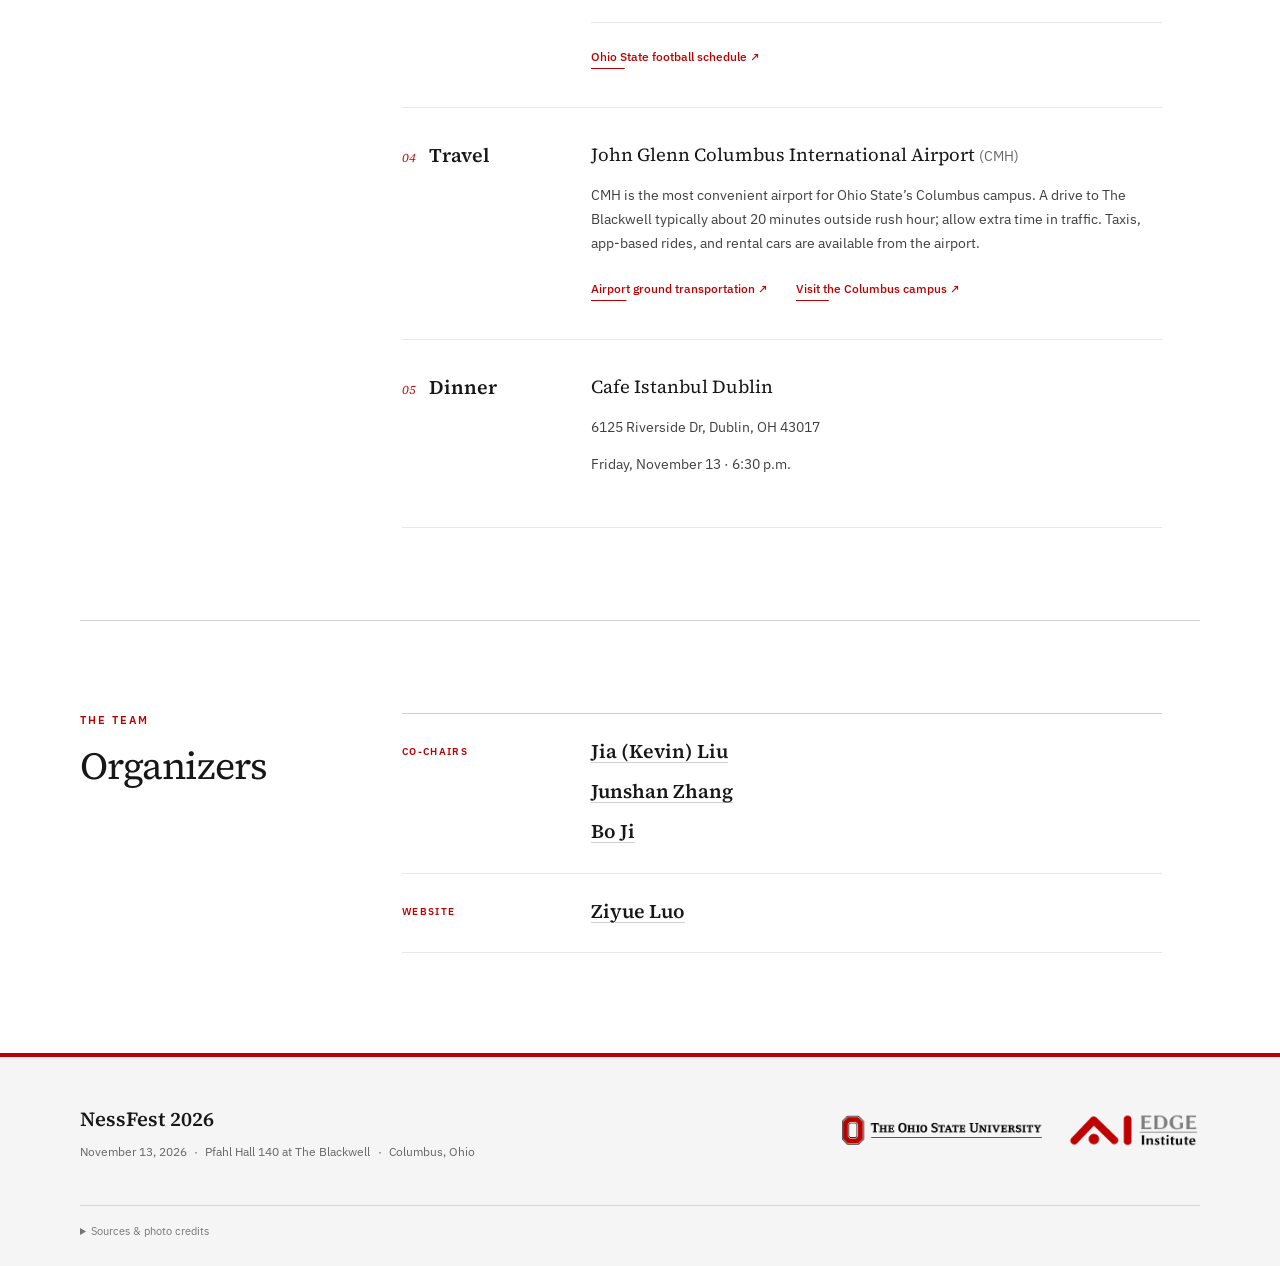
==== commit 0f44bbca: "Publish NessFest photo collection and birthday video" ====
--- a/index.html
+++ b/index.html
@@ -19,7 +19,7 @@
     <link rel="icon" href="assets/favicon.svg" type="image/svg+xml" />
     <link rel="preload" href="assets/fonts/source-serif-4-400.ttf" as="font" type="font/ttf" crossorigin />
     <link rel="preload" href="assets/fonts/ibm-plex-sans-400.ttf" as="font" type="font/ttf" crossorigin />
-    <link rel="stylesheet" href="styles.css?v=20261008-program-fonts" />
+    <link rel="stylesheet" href="styles.css?v=20261117-photos" />
     <script defer src="script.js?v=20260828-genealogy"></script>
   </head>
   <body>
@@ -37,6 +37,7 @@
           <a href="#speakers">Speakers</a>
           <a href="#logistics">Plan your visit</a>
           <a href="#organizers">Organizers</a>
+          <a href="photos/">Photos</a>
         </nav>
 
         <button
@@ -57,6 +58,7 @@
         <a href="#speakers">Speakers</a>
         <a href="#logistics">Plan your visit</a>
         <a href="#organizers">Organizers</a>
+        <a href="photos/">Photos</a>
       </nav>
     </header>
 
@@ -85,6 +87,7 @@
 
           <div class="hero-actions">
             <a class="button button-primary" href="#about">Overview</a>
+            <a class="button button-secondary" href="#photos">Photos &amp; video</a>
             <a class="button button-secondary" href="#program">View program</a>
             <a class="button button-secondary" href="#logistics">Plan your visit</a>
           </div>
@@ -175,6 +178,28 @@
               </p>
               <a class="button button-primary" href="genealogy/">Explore the genealogy</a>
             </aside>
+          </div>
+        </div>
+      </section>
+
+      <section class="section home-photos-section" id="photos" aria-labelledby="photos-heading" data-reveal>
+        <div class="section-label">
+          <p class="eyebrow">NessFest 2026</p>
+          <h2 id="photos-heading">Photos &amp; video</h2>
+          <p class="home-photos-count">57 photos <span aria-hidden="true">·</span> 1 video</p>
+          <a class="button button-secondary" href="photos/">View all photos <span aria-hidden="true">↗</span></a>
+        </div>
+        <div class="section-body">
+          <a class="home-photo-cover" href="photos/" aria-label="View the NessFest photo collection">
+            <img src="photos/media/123-hero.webp" width="1920" height="1280" alt="NessFest participants gathered for the group photograph in Pfahl Hall." loading="lazy" decoding="async" />
+          </a>
+          <div class="home-birthday-film">
+            <div class="home-film-heading"><h3>Birthday celebration</h3><span>00:16</span></div>
+            <video controls playsinline preload="none" poster="photos/media/birthday-wish-poster.jpg" width="1280" height="720" aria-label="Birthday celebration video">
+              <source src="photos/media/birthday-wish.mp4" type="video/mp4" />
+              <track kind="descriptions" src="photos/birthday-wish.vtt" srclang="en" label="Scene descriptions" />
+              <p><a href="photos/media/birthday-wish.mp4">Watch the birthday video</a>.</p>
+            </video>
           </div>
         </div>
       </section>
--- a/styles.css
+++ b/styles.css
@@ -1034,6 +1034,44 @@
   line-height: 1.35;
 }
 
+/* Photographs and birthday video on the event home page. */
+.home-photos-count {
+  margin: 20px 0 24px;
+  color: var(--muted);
+  font-size: 0.78rem;
+  line-height: 1.6;
+}
+
+.home-photos-count span { margin: 0 0.25em; }
+
+.home-photo-cover { display: block; overflow: hidden; }
+.home-photo-cover img { width: 100%; height: auto; transition: opacity 180ms ease; }
+.home-photo-cover:hover img { opacity: 0.88; }
+
+.home-birthday-film { margin-top: 30px; }
+.home-film-heading {
+  margin-bottom: 14px;
+  display: flex;
+  justify-content: space-between;
+  align-items: baseline;
+  gap: 20px;
+}
+.home-film-heading h3 {
+  margin: 0;
+  font-family: var(--serif);
+  font-size: 1.3rem;
+  font-weight: 400;
+  line-height: 1.3;
+}
+.home-film-heading > span { color: var(--muted); font-size: 0.7rem; }
+.home-birthday-film video {
+  display: block;
+  width: 100%;
+  height: auto;
+  aspect-ratio: 16 / 9;
+  background: #f5f5f5;
+}
+
 .site-footer {
   border-top: 4px solid var(--scarlet);
   background: #f5f5f5;
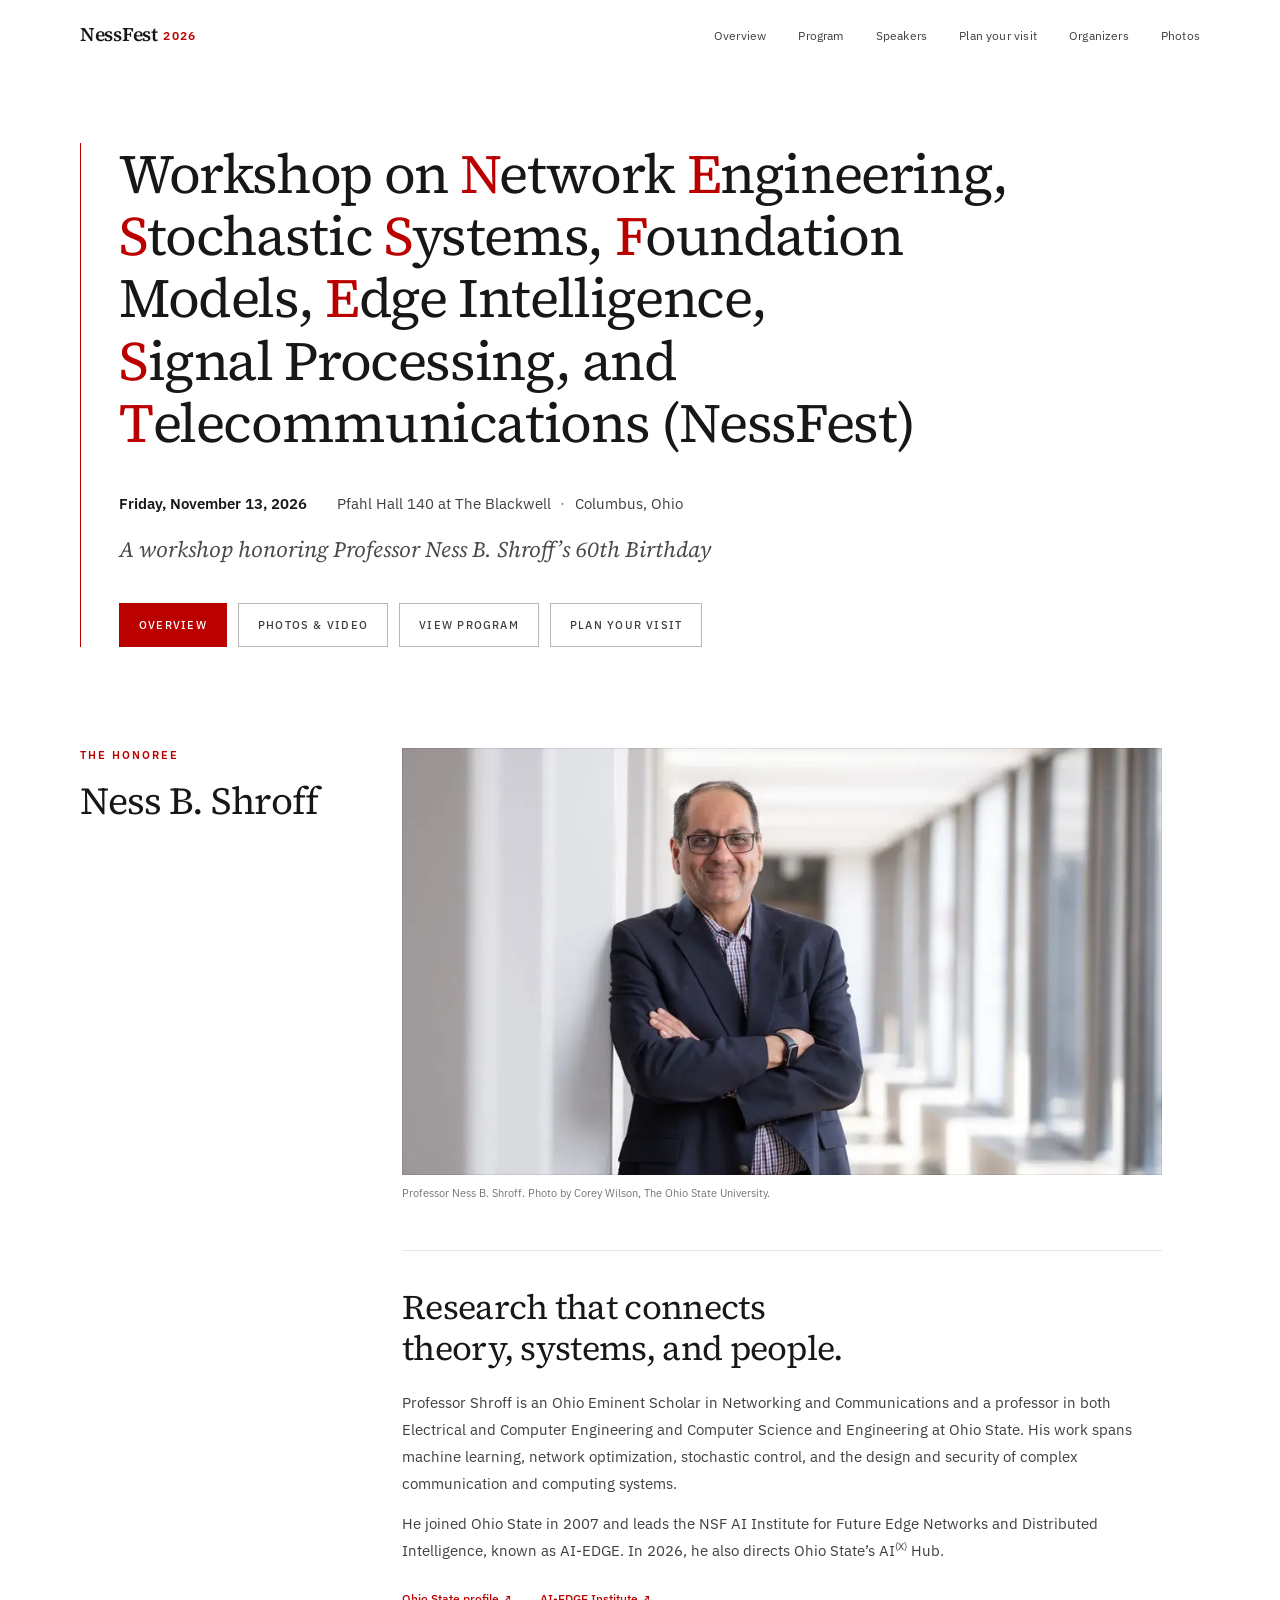
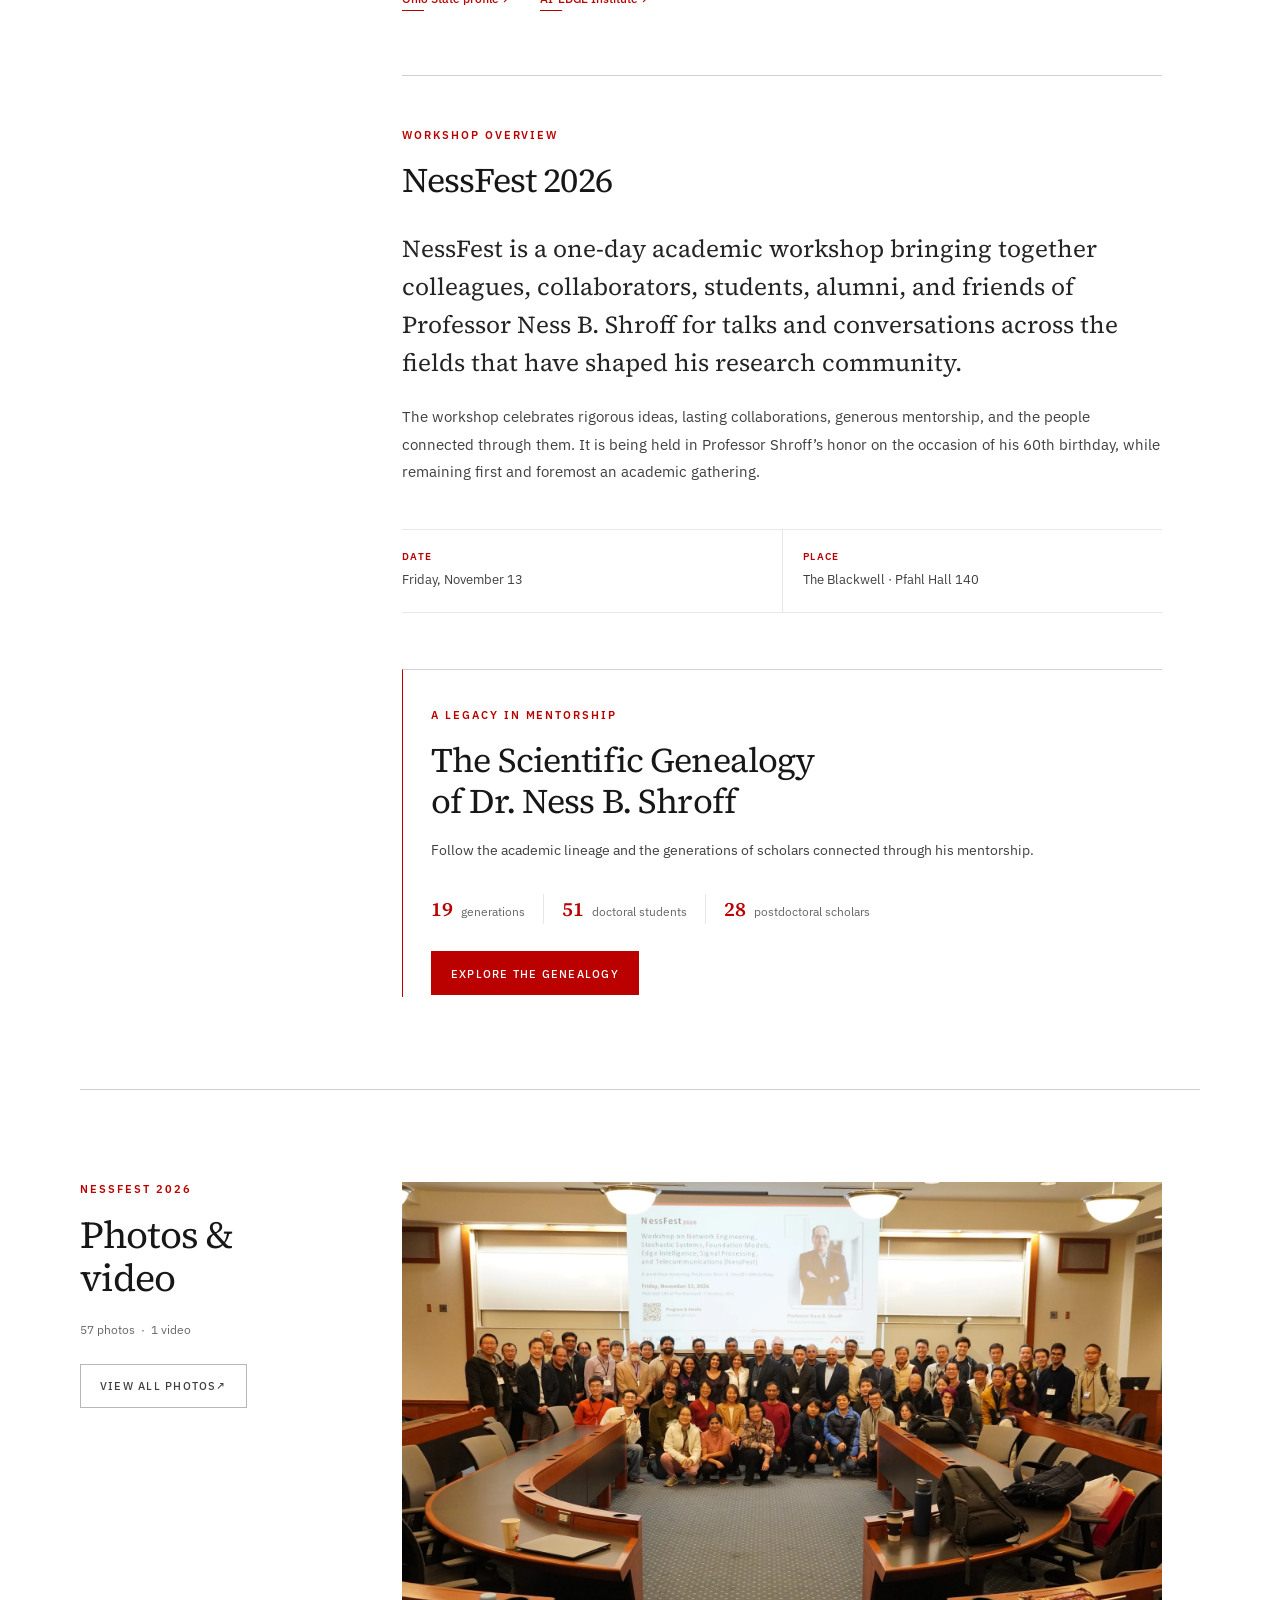
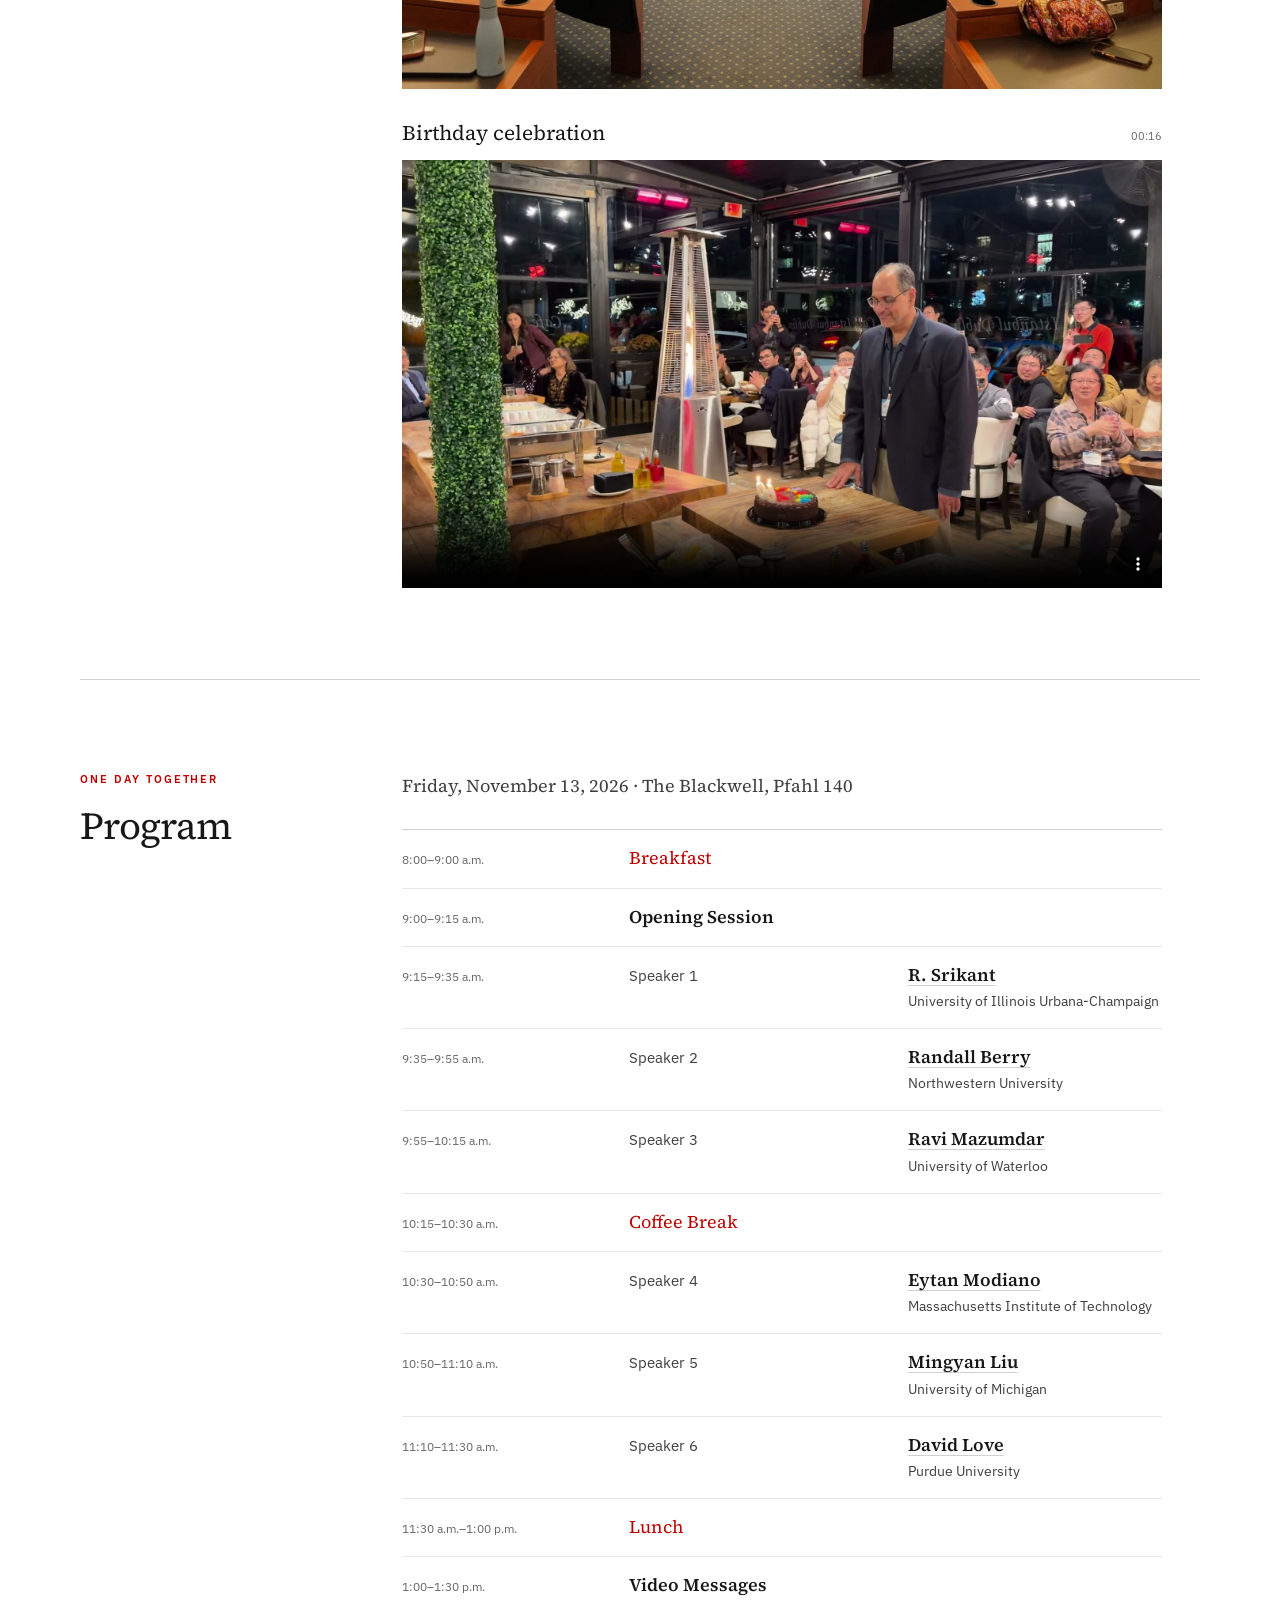
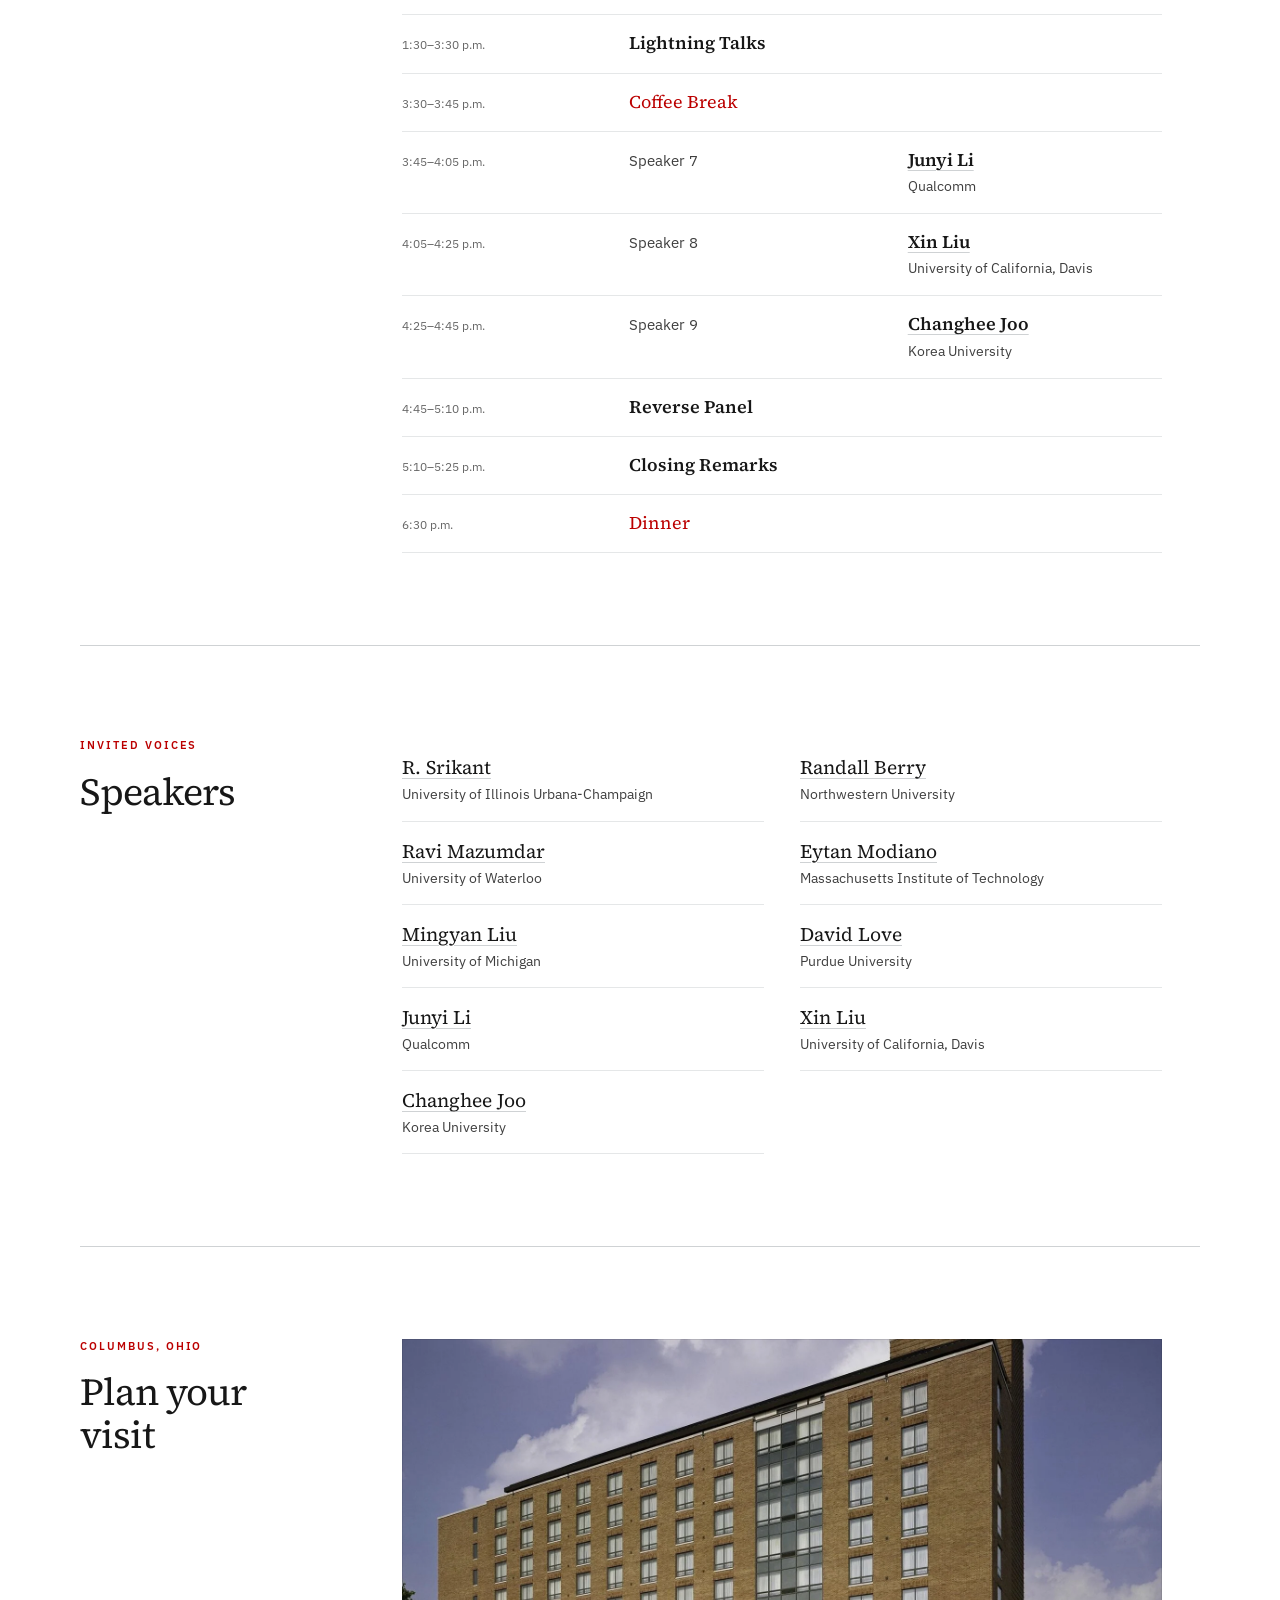
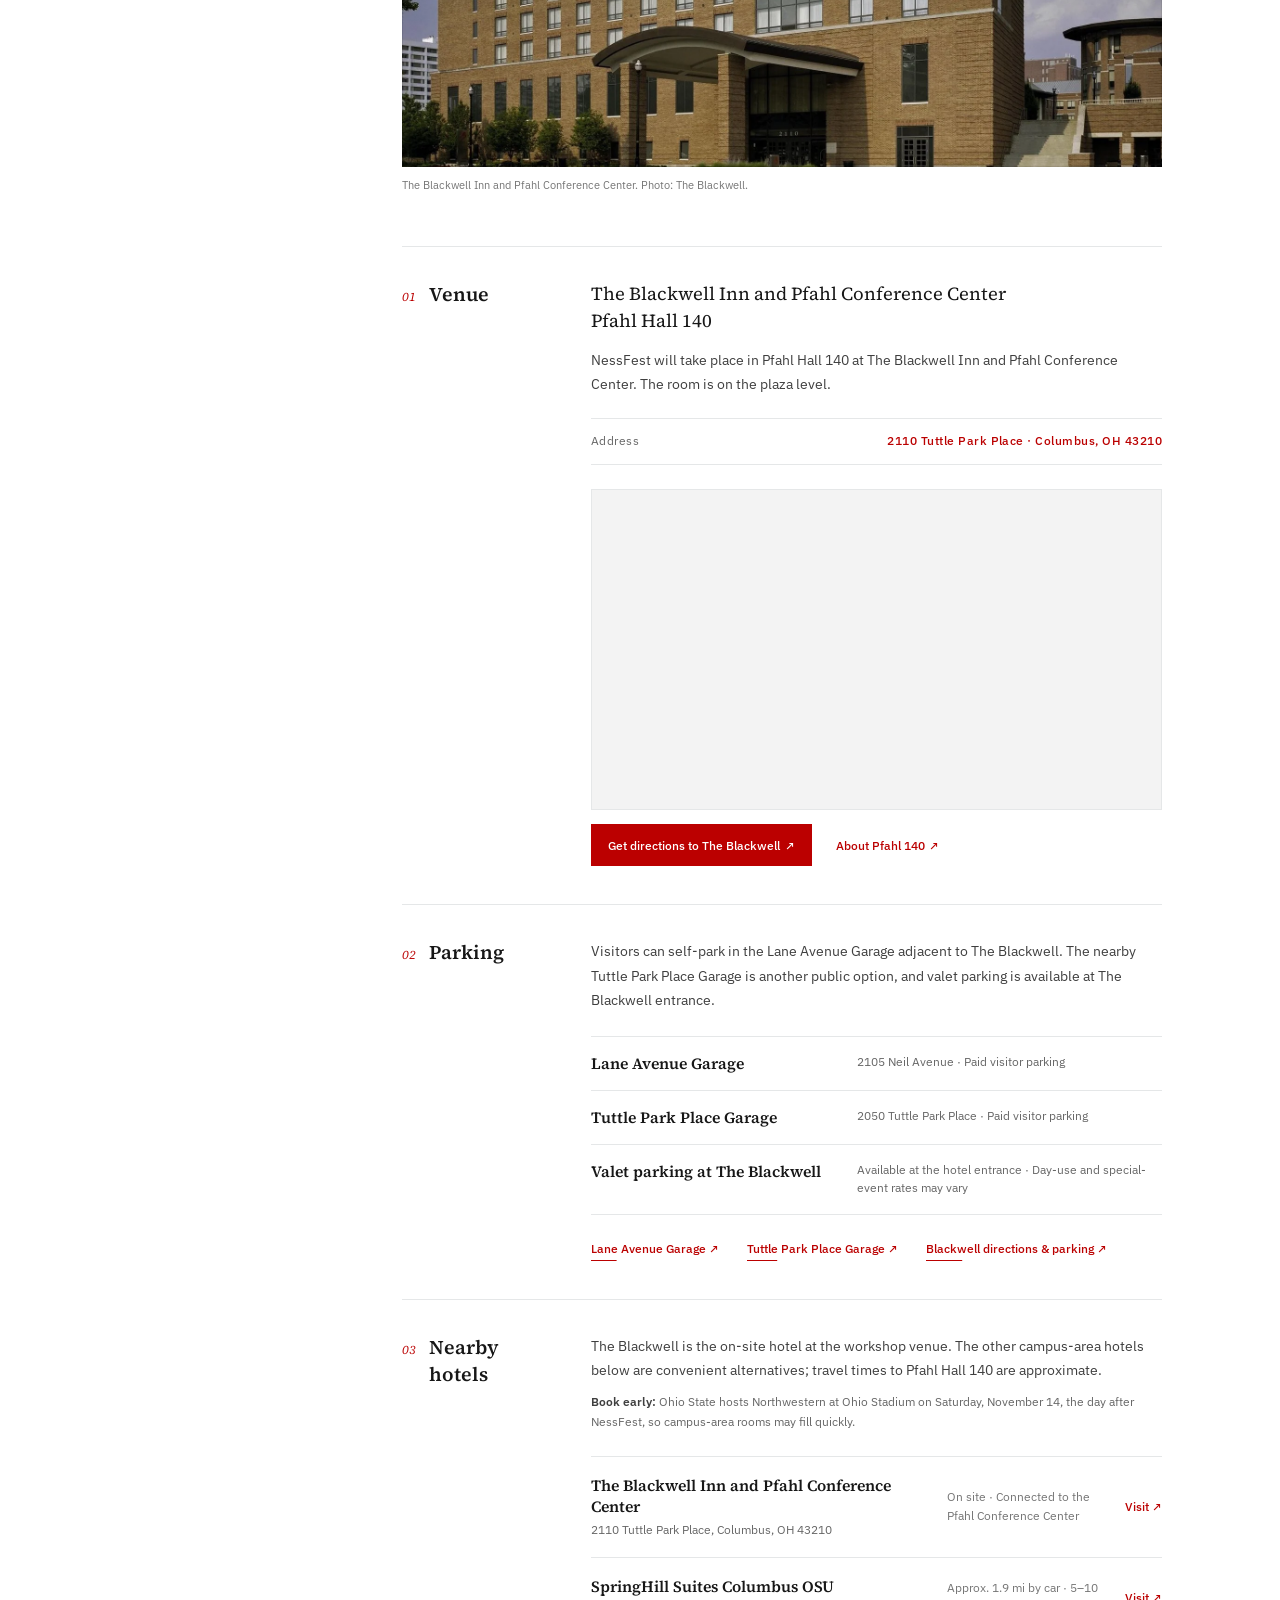
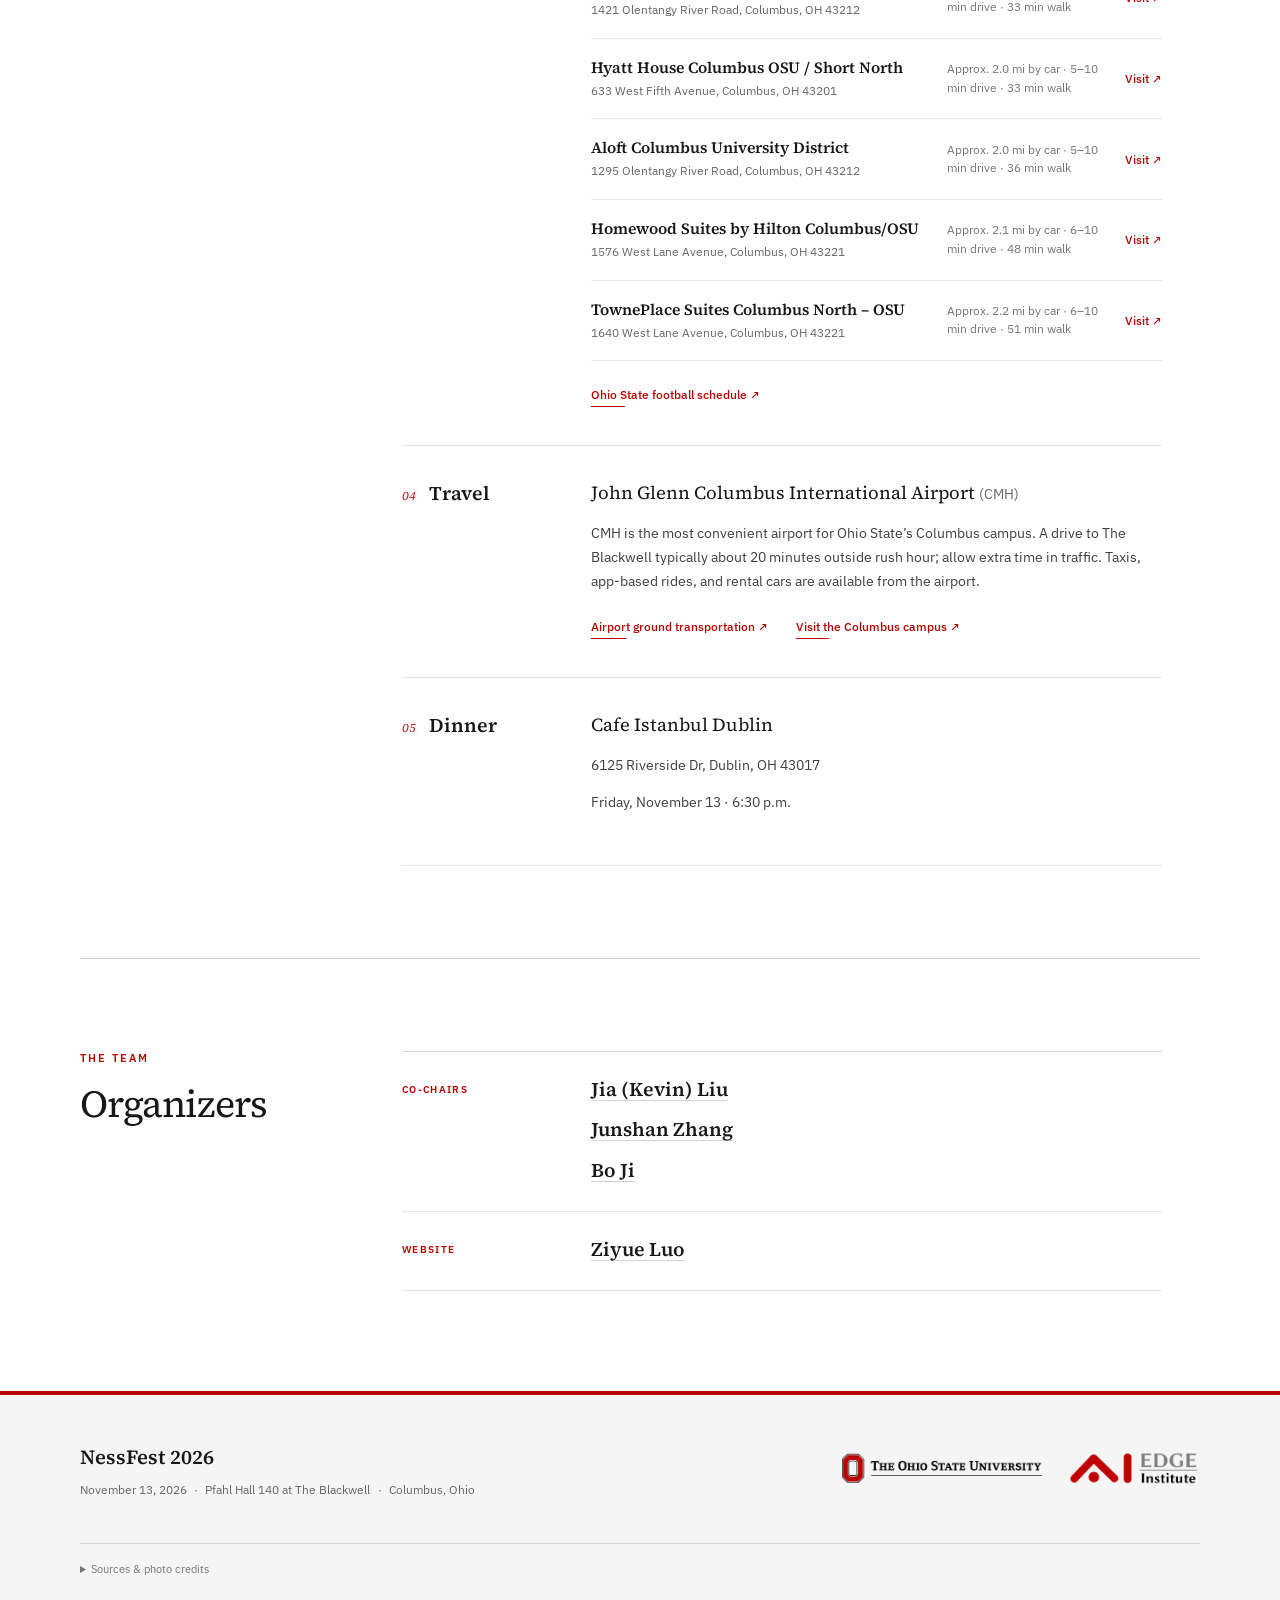
==== commit 210b7162: "Add NessFest speaker affiliations" ====
--- a/index.html
+++ b/index.html
@@ -19,7 +19,7 @@
     <link rel="icon" href="assets/favicon.svg" type="image/svg+xml" />
     <link rel="preload" href="assets/fonts/source-serif-4-400.ttf" as="font" type="font/ttf" crossorigin />
     <link rel="preload" href="assets/fonts/ibm-plex-sans-400.ttf" as="font" type="font/ttf" crossorigin />
-    <link rel="stylesheet" href="styles.css?v=20261117-photos" />
+    <link rel="stylesheet" href="styles.css?v=20261118-affiliations" />
     <script defer src="script.js?v=20260828-genealogy"></script>
   </head>
   <body>
@@ -227,17 +227,26 @@
             <li>
               <time datetime="2026-11-13T09:15">9:15–9:35 a.m.</time>
               <p>Speaker 1</p>
-              <a class="program-speaker speaker-link" href="https://sites.google.com/a/illinois.edu/srikant/home" target="_blank" rel="noopener noreferrer">R. Srikant</a>
+              <div class="program-speaker">
+                <a class="speaker-link" href="https://sites.google.com/a/illinois.edu/srikant/home" target="_blank" rel="noopener noreferrer">R. Srikant</a>
+                <span class="speaker-affiliation">University of Illinois Urbana-Champaign</span>
+              </div>
             </li>
             <li>
               <time datetime="2026-11-13T09:35">9:35–9:55 a.m.</time>
               <p>Speaker 2</p>
-              <a class="program-speaker speaker-link" href="https://users.eecs.northwestern.edu/~rberry/" target="_blank" rel="noopener noreferrer">Randall Berry</a>
+              <div class="program-speaker">
+                <a class="speaker-link" href="https://users.eecs.northwestern.edu/~rberry/" target="_blank" rel="noopener noreferrer">Randall Berry</a>
+                <span class="speaker-affiliation">Northwestern University</span>
+              </div>
             </li>
             <li>
               <time datetime="2026-11-13T09:55">9:55–10:15 a.m.</time>
               <p>Speaker 3</p>
-              <a class="program-speaker speaker-link" href="https://ece.uwaterloo.ca/~mazum/" target="_blank" rel="noopener noreferrer">Ravi Mazumdar</a>
+              <div class="program-speaker">
+                <a class="speaker-link" href="https://ece.uwaterloo.ca/~mazum/" target="_blank" rel="noopener noreferrer">Ravi Mazumdar</a>
+                <span class="speaker-affiliation">University of Waterloo</span>
+              </div>
             </li>
             <li class="program-break">
               <time datetime="2026-11-13T10:15">10:15–10:30 a.m.</time>
@@ -246,17 +255,26 @@
             <li>
               <time datetime="2026-11-13T10:30">10:30–10:50 a.m.</time>
               <p>Speaker 4</p>
-              <a class="program-speaker speaker-link" href="https://modiano.mit.edu/" target="_blank" rel="noopener noreferrer">Eytan Modiano</a>
+              <div class="program-speaker">
+                <a class="speaker-link" href="https://modiano.mit.edu/" target="_blank" rel="noopener noreferrer">Eytan Modiano</a>
+                <span class="speaker-affiliation">Massachusetts Institute of Technology</span>
+              </div>
             </li>
             <li>
               <time datetime="2026-11-13T10:50">10:50–11:10 a.m.</time>
               <p>Speaker 5</p>
-              <a class="program-speaker speaker-link" href="https://liu.engin.umich.edu/" target="_blank" rel="noopener noreferrer">Mingyan Liu</a>
+              <div class="program-speaker">
+                <a class="speaker-link" href="https://liu.engin.umich.edu/" target="_blank" rel="noopener noreferrer">Mingyan Liu</a>
+                <span class="speaker-affiliation">University of Michigan</span>
+              </div>
             </li>
             <li>
               <time datetime="2026-11-13T11:10">11:10–11:30 a.m.</time>
               <p>Speaker 6</p>
-              <a class="program-speaker speaker-link" href="https://engineering.purdue.edu/~djlove/" target="_blank" rel="noopener noreferrer">David Love</a>
+              <div class="program-speaker">
+                <a class="speaker-link" href="https://engineering.purdue.edu/~djlove/" target="_blank" rel="noopener noreferrer">David Love</a>
+                <span class="speaker-affiliation">Purdue University</span>
+              </div>
             </li>
             <li class="program-break">
               <time datetime="2026-11-13T11:30">11:30 a.m.–1:00 p.m.</time>
@@ -277,17 +295,26 @@
             <li>
               <time datetime="2026-11-13T15:45">3:45–4:05 p.m.</time>
               <p>Speaker 7</p>
-              <a class="program-speaker speaker-link" href="https://lidssmart.lids.mit.edu/speaker/junyi-li/" target="_blank" rel="noopener noreferrer">Junyi Li</a>
+              <div class="program-speaker">
+                <a class="speaker-link" href="https://lidssmart.lids.mit.edu/speaker/junyi-li/" target="_blank" rel="noopener noreferrer">Junyi Li</a>
+                <span class="speaker-affiliation">Qualcomm</span>
+              </div>
             </li>
             <li>
               <time datetime="2026-11-13T16:05">4:05–4:25 p.m.</time>
               <p>Speaker 8</p>
-              <a class="program-speaker speaker-link" href="https://xinliu.engineering.ucdavis.edu/" target="_blank" rel="noopener noreferrer">Xin Liu</a>
+              <div class="program-speaker">
+                <a class="speaker-link" href="https://xinliu.engineering.ucdavis.edu/" target="_blank" rel="noopener noreferrer">Xin Liu</a>
+                <span class="speaker-affiliation">University of California, Davis</span>
+              </div>
             </li>
             <li>
               <time datetime="2026-11-13T16:25">4:25–4:45 p.m.</time>
               <p>Speaker 9</p>
-              <a class="program-speaker speaker-link" href="https://rain.korea.ac.kr/members/professor" target="_blank" rel="noopener noreferrer">Changhee Joo</a>
+              <div class="program-speaker">
+                <a class="speaker-link" href="https://rain.korea.ac.kr/members/professor" target="_blank" rel="noopener noreferrer">Changhee Joo</a>
+                <span class="speaker-affiliation">Korea University</span>
+              </div>
             </li>
             <li>
               <time datetime="2026-11-13T16:45">4:45–5:10 p.m.</time>
@@ -313,15 +340,42 @@
 
         <div class="section-body">
           <ol class="speaker-list" aria-label="Speakers in program order">
-            <li><a class="speaker-link" href="https://sites.google.com/a/illinois.edu/srikant/home" target="_blank" rel="noopener noreferrer">R. Srikant</a></li>
-            <li><a class="speaker-link" href="https://users.eecs.northwestern.edu/~rberry/" target="_blank" rel="noopener noreferrer">Randall Berry</a></li>
-            <li><a class="speaker-link" href="https://ece.uwaterloo.ca/~mazum/" target="_blank" rel="noopener noreferrer">Ravi Mazumdar</a></li>
-            <li><a class="speaker-link" href="https://modiano.mit.edu/" target="_blank" rel="noopener noreferrer">Eytan Modiano</a></li>
-            <li><a class="speaker-link" href="https://liu.engin.umich.edu/" target="_blank" rel="noopener noreferrer">Mingyan Liu</a></li>
-            <li><a class="speaker-link" href="https://engineering.purdue.edu/~djlove/" target="_blank" rel="noopener noreferrer">David Love</a></li>
-            <li><a class="speaker-link" href="https://lidssmart.lids.mit.edu/speaker/junyi-li/" target="_blank" rel="noopener noreferrer">Junyi Li</a></li>
-            <li><a class="speaker-link" href="https://xinliu.engineering.ucdavis.edu/" target="_blank" rel="noopener noreferrer">Xin Liu</a></li>
-            <li><a class="speaker-link" href="https://rain.korea.ac.kr/members/professor" target="_blank" rel="noopener noreferrer">Changhee Joo</a></li>
+            <li>
+              <a class="speaker-link" href="https://sites.google.com/a/illinois.edu/srikant/home" target="_blank" rel="noopener noreferrer">R. Srikant</a>
+              <span class="speaker-affiliation">University of Illinois Urbana-Champaign</span>
+            </li>
+            <li>
+              <a class="speaker-link" href="https://users.eecs.northwestern.edu/~rberry/" target="_blank" rel="noopener noreferrer">Randall Berry</a>
+              <span class="speaker-affiliation">Northwestern University</span>
+            </li>
+            <li>
+              <a class="speaker-link" href="https://ece.uwaterloo.ca/~mazum/" target="_blank" rel="noopener noreferrer">Ravi Mazumdar</a>
+              <span class="speaker-affiliation">University of Waterloo</span>
+            </li>
+            <li>
+              <a class="speaker-link" href="https://modiano.mit.edu/" target="_blank" rel="noopener noreferrer">Eytan Modiano</a>
+              <span class="speaker-affiliation">Massachusetts Institute of Technology</span>
+            </li>
+            <li>
+              <a class="speaker-link" href="https://liu.engin.umich.edu/" target="_blank" rel="noopener noreferrer">Mingyan Liu</a>
+              <span class="speaker-affiliation">University of Michigan</span>
+            </li>
+            <li>
+              <a class="speaker-link" href="https://engineering.purdue.edu/~djlove/" target="_blank" rel="noopener noreferrer">David Love</a>
+              <span class="speaker-affiliation">Purdue University</span>
+            </li>
+            <li>
+              <a class="speaker-link" href="https://lidssmart.lids.mit.edu/speaker/junyi-li/" target="_blank" rel="noopener noreferrer">Junyi Li</a>
+              <span class="speaker-affiliation">Qualcomm</span>
+            </li>
+            <li>
+              <a class="speaker-link" href="https://xinliu.engineering.ucdavis.edu/" target="_blank" rel="noopener noreferrer">Xin Liu</a>
+              <span class="speaker-affiliation">University of California, Davis</span>
+            </li>
+            <li>
+              <a class="speaker-link" href="https://rain.korea.ac.kr/members/professor" target="_blank" rel="noopener noreferrer">Changhee Joo</a>
+              <span class="speaker-affiliation">Korea University</span>
+            </li>
           </ol>
         </div>
       </section>
--- a/styles.css
+++ b/styles.css
@@ -755,6 +755,16 @@
   outline-offset: 4px;
 }
 
+.speaker-affiliation {
+  display: block;
+  margin-top: 4px;
+  color: var(--ink-soft);
+  font-family: var(--sans);
+  font-size: 0.9rem;
+  font-weight: 400;
+  line-height: 1.4;
+}
+
 .speaker-list {
   display: grid;
   grid-template-columns: repeat(2, minmax(0, 1fr));
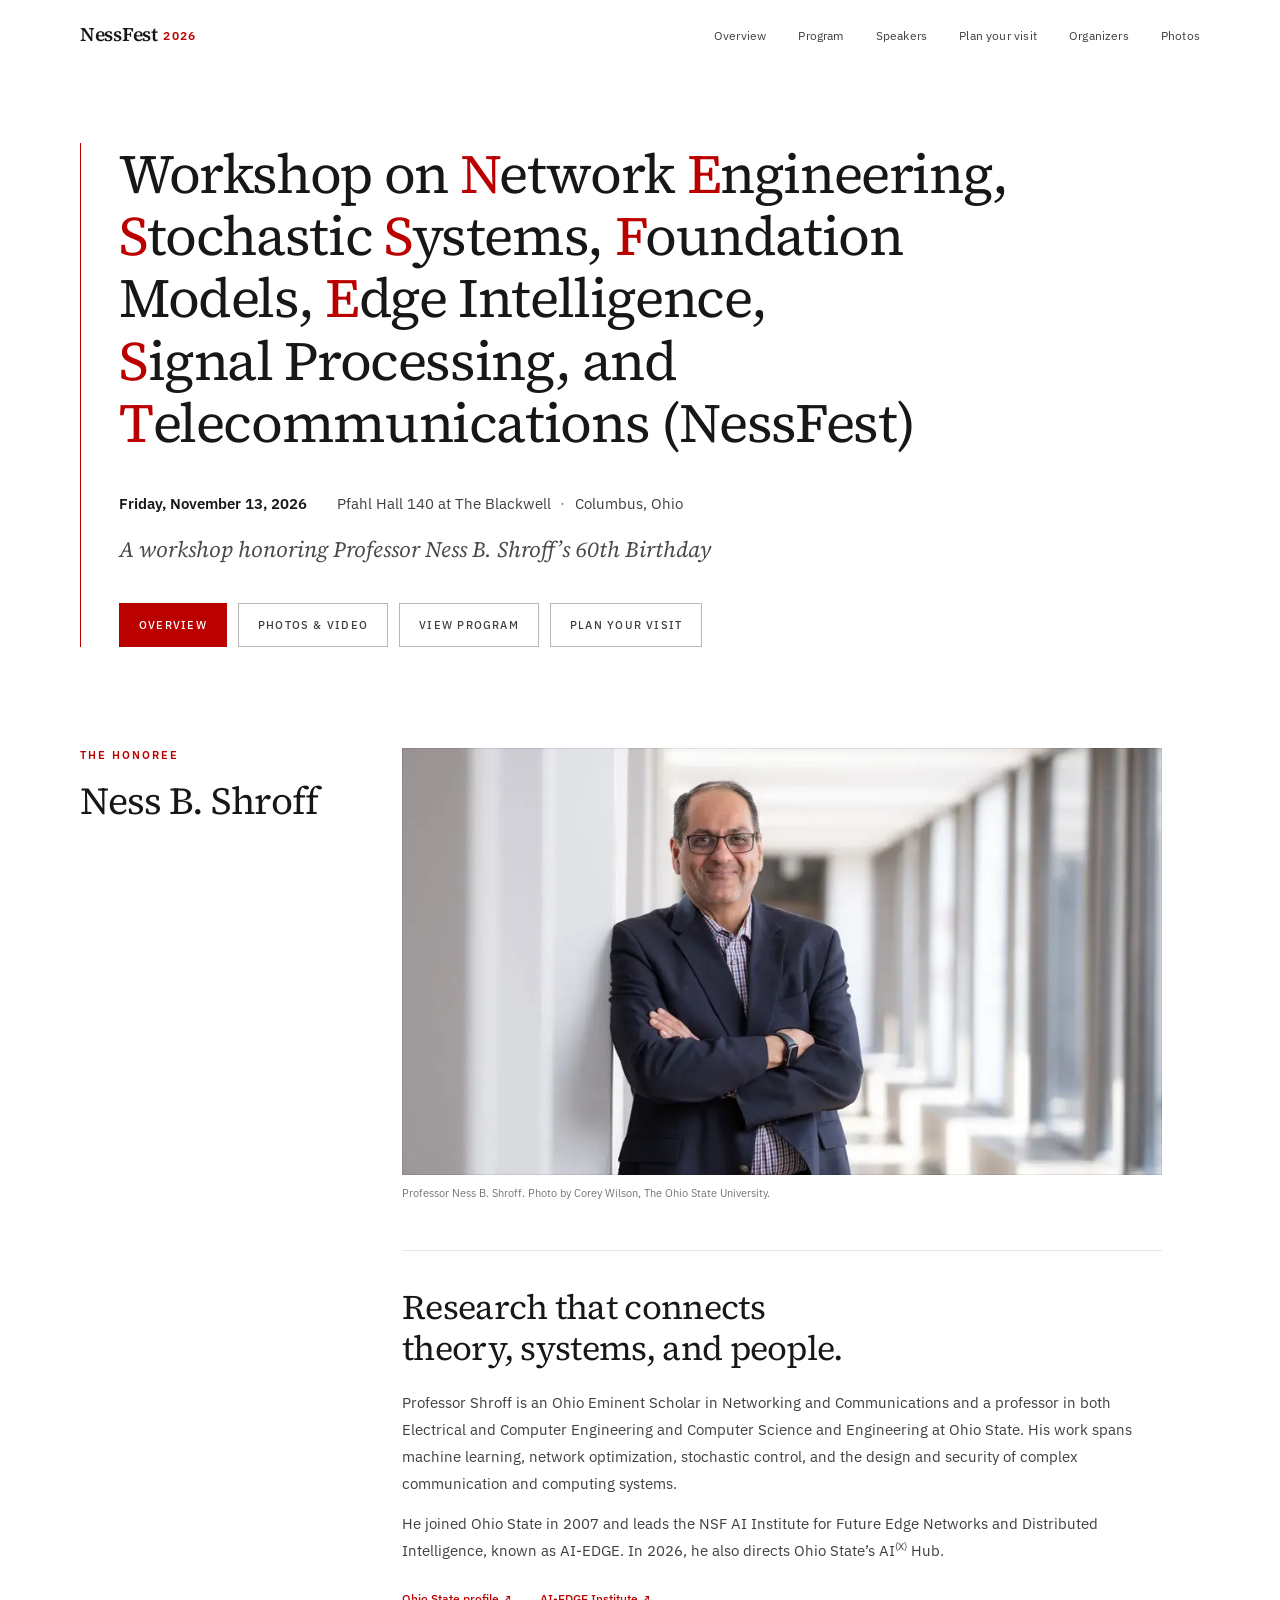
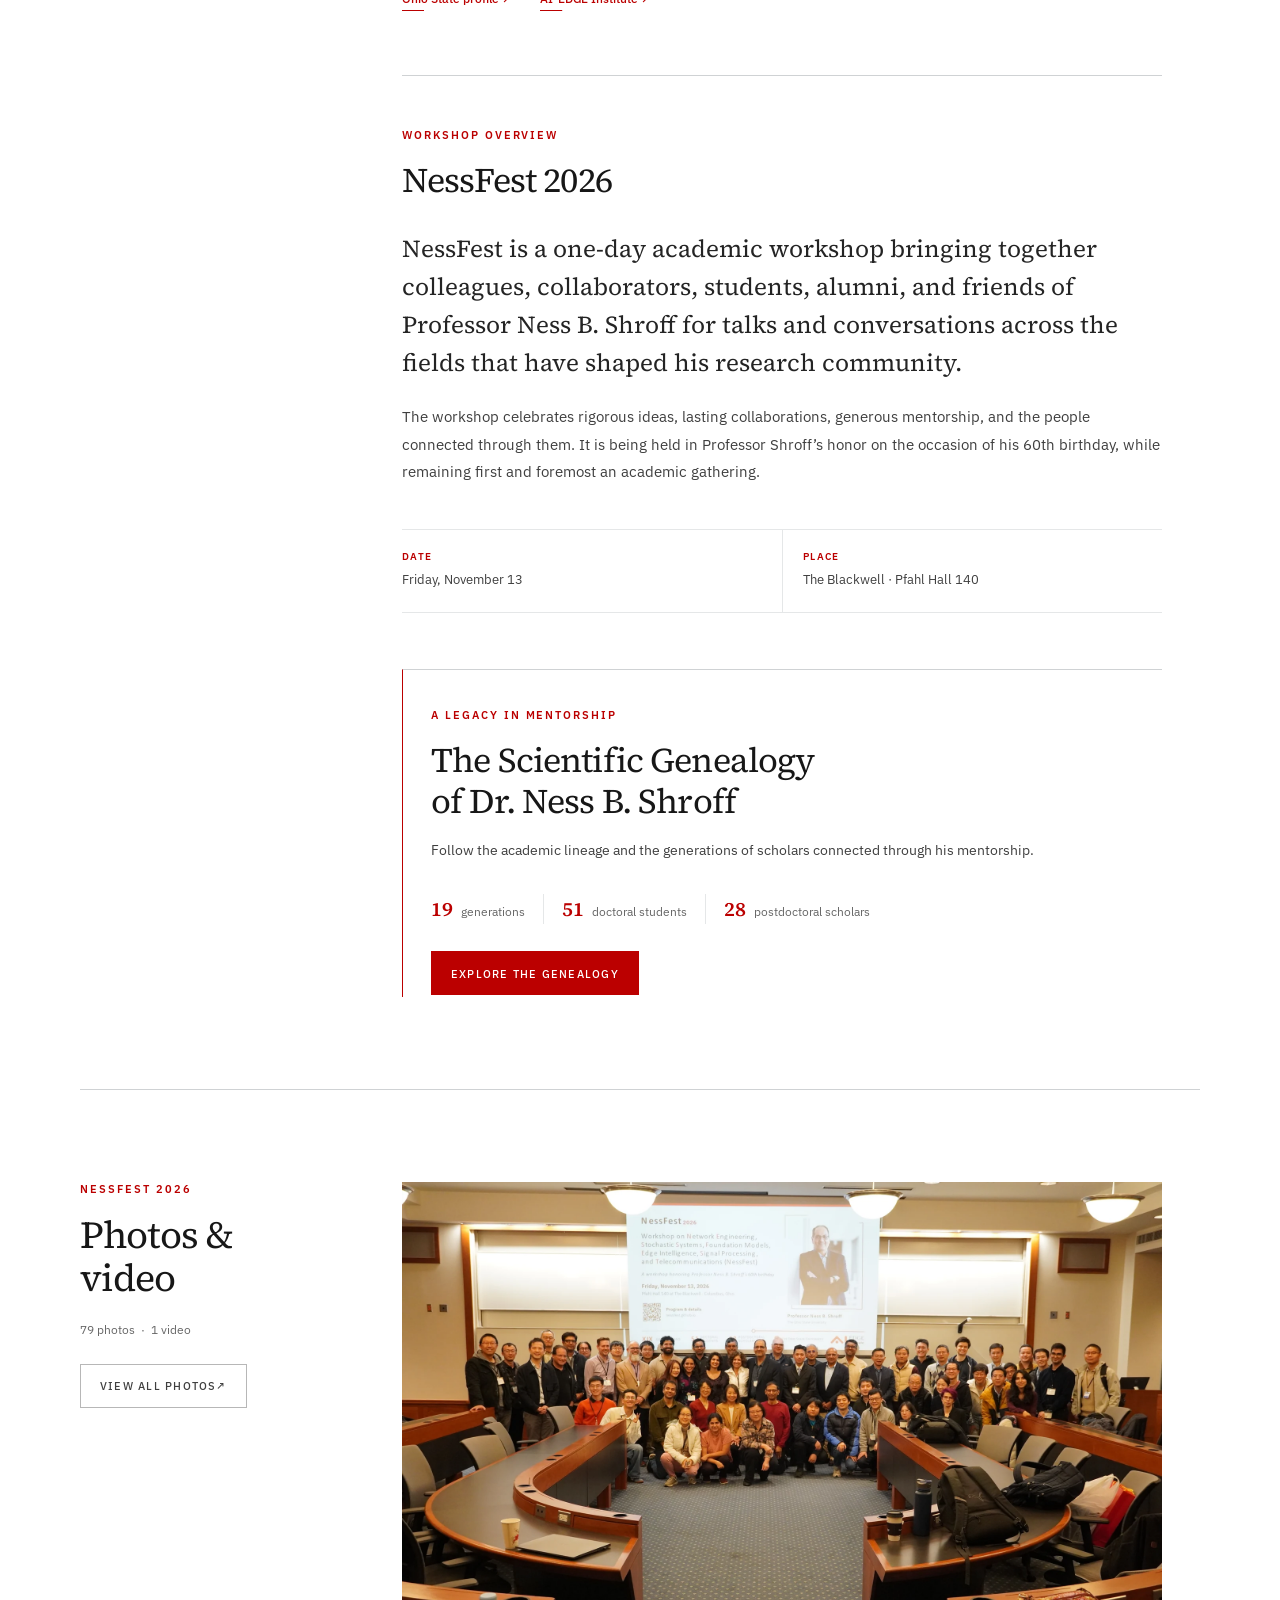
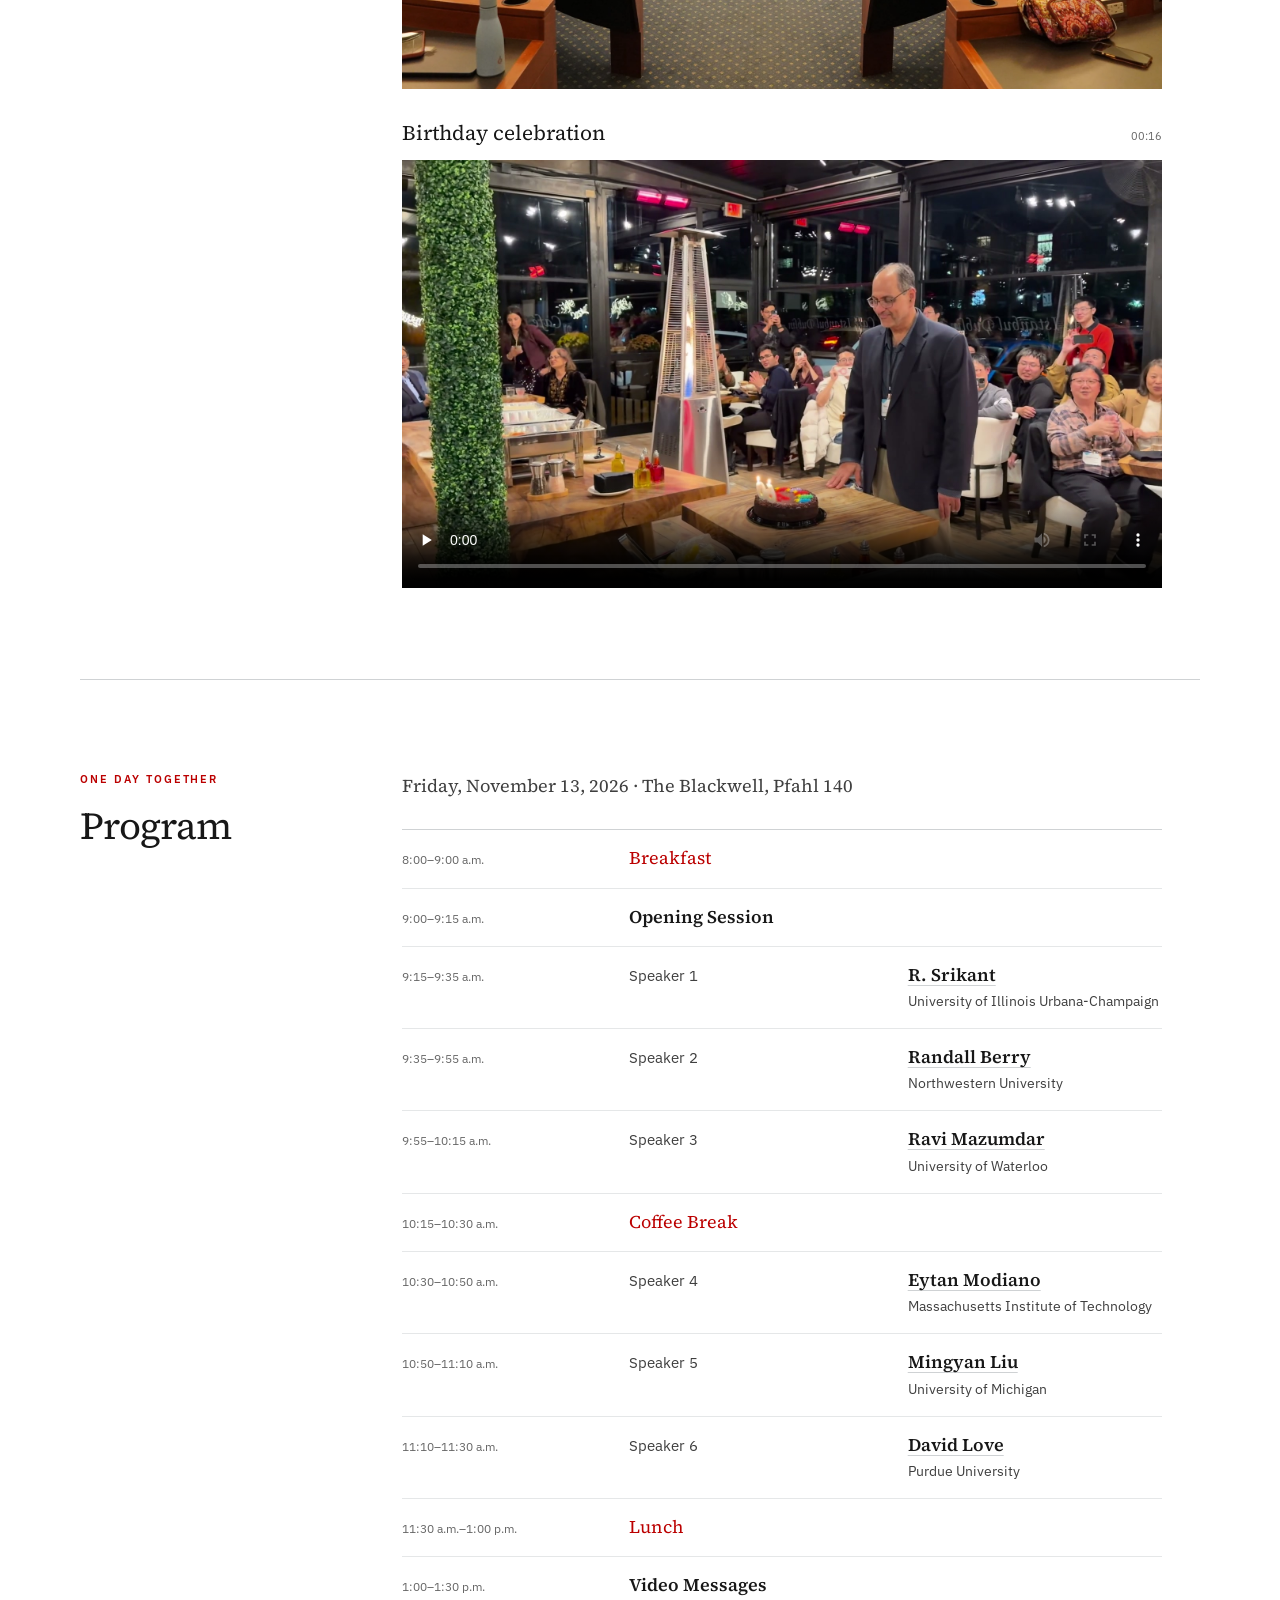
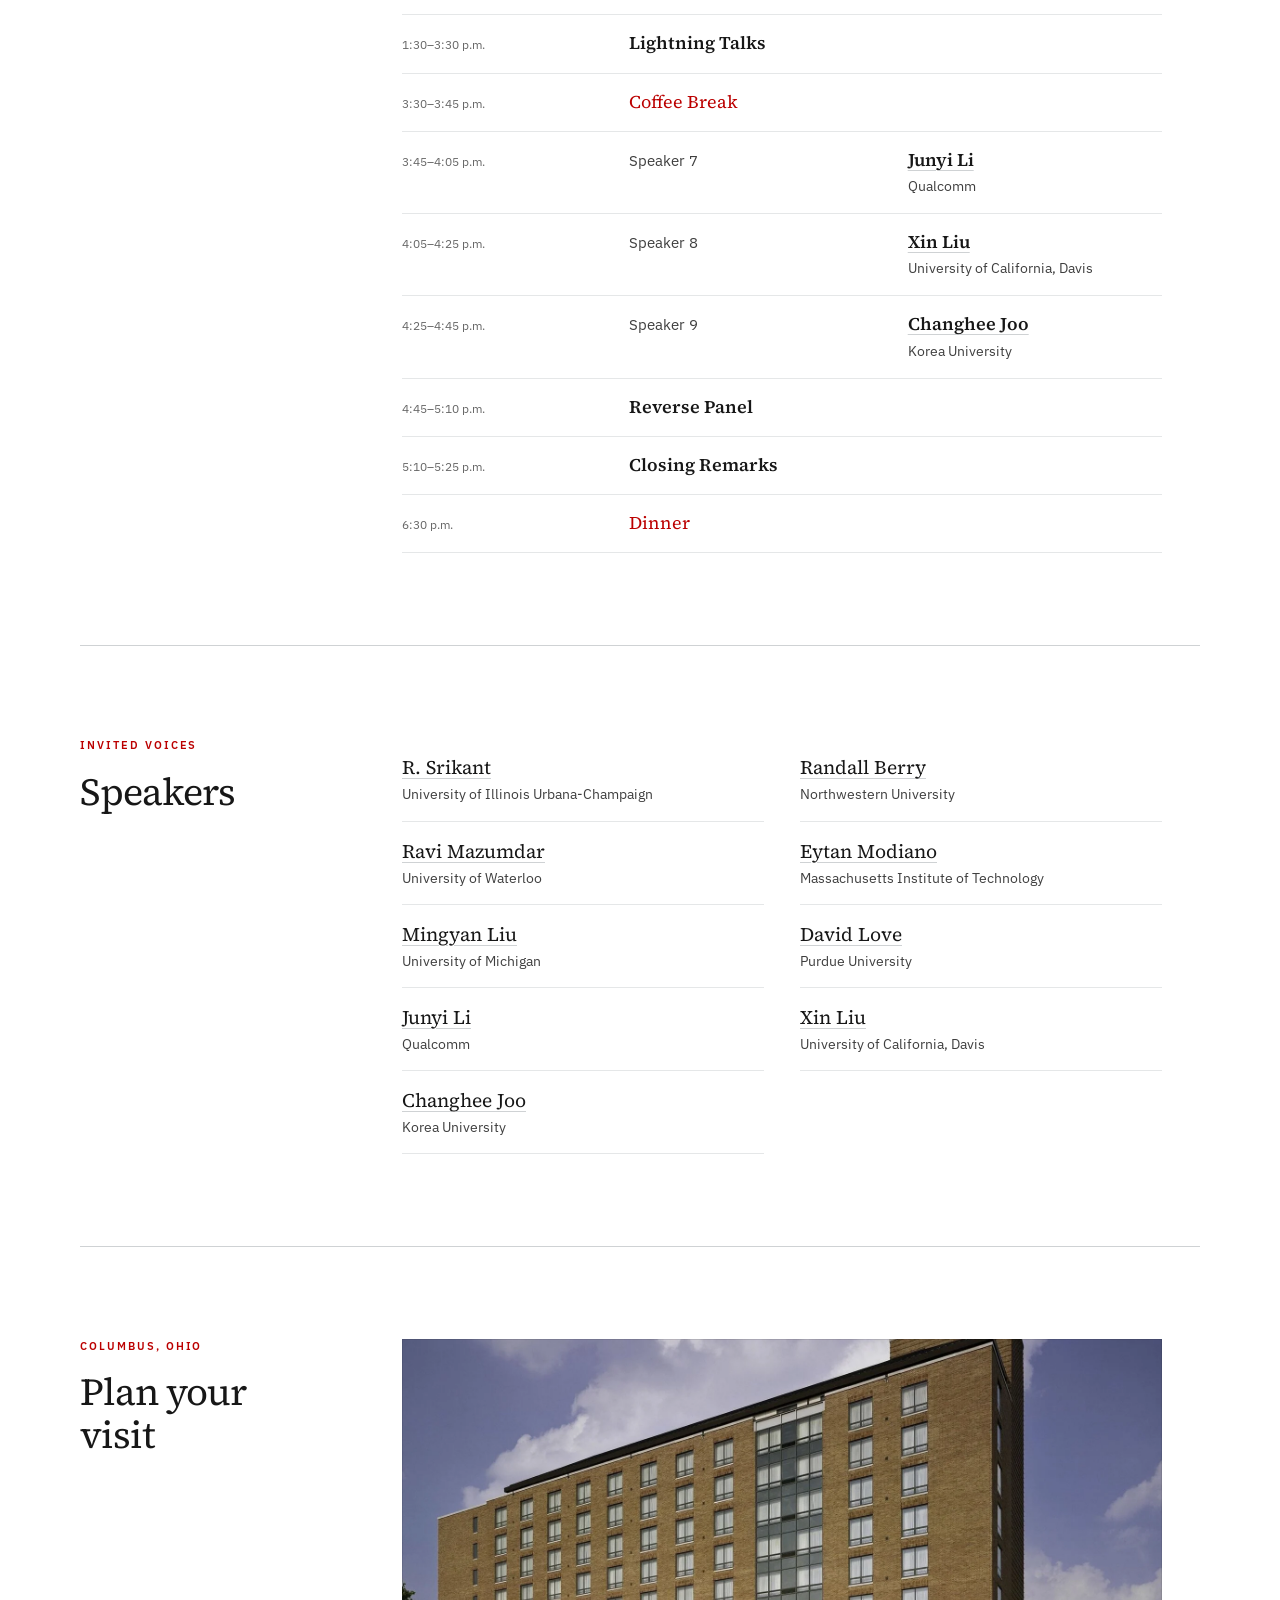
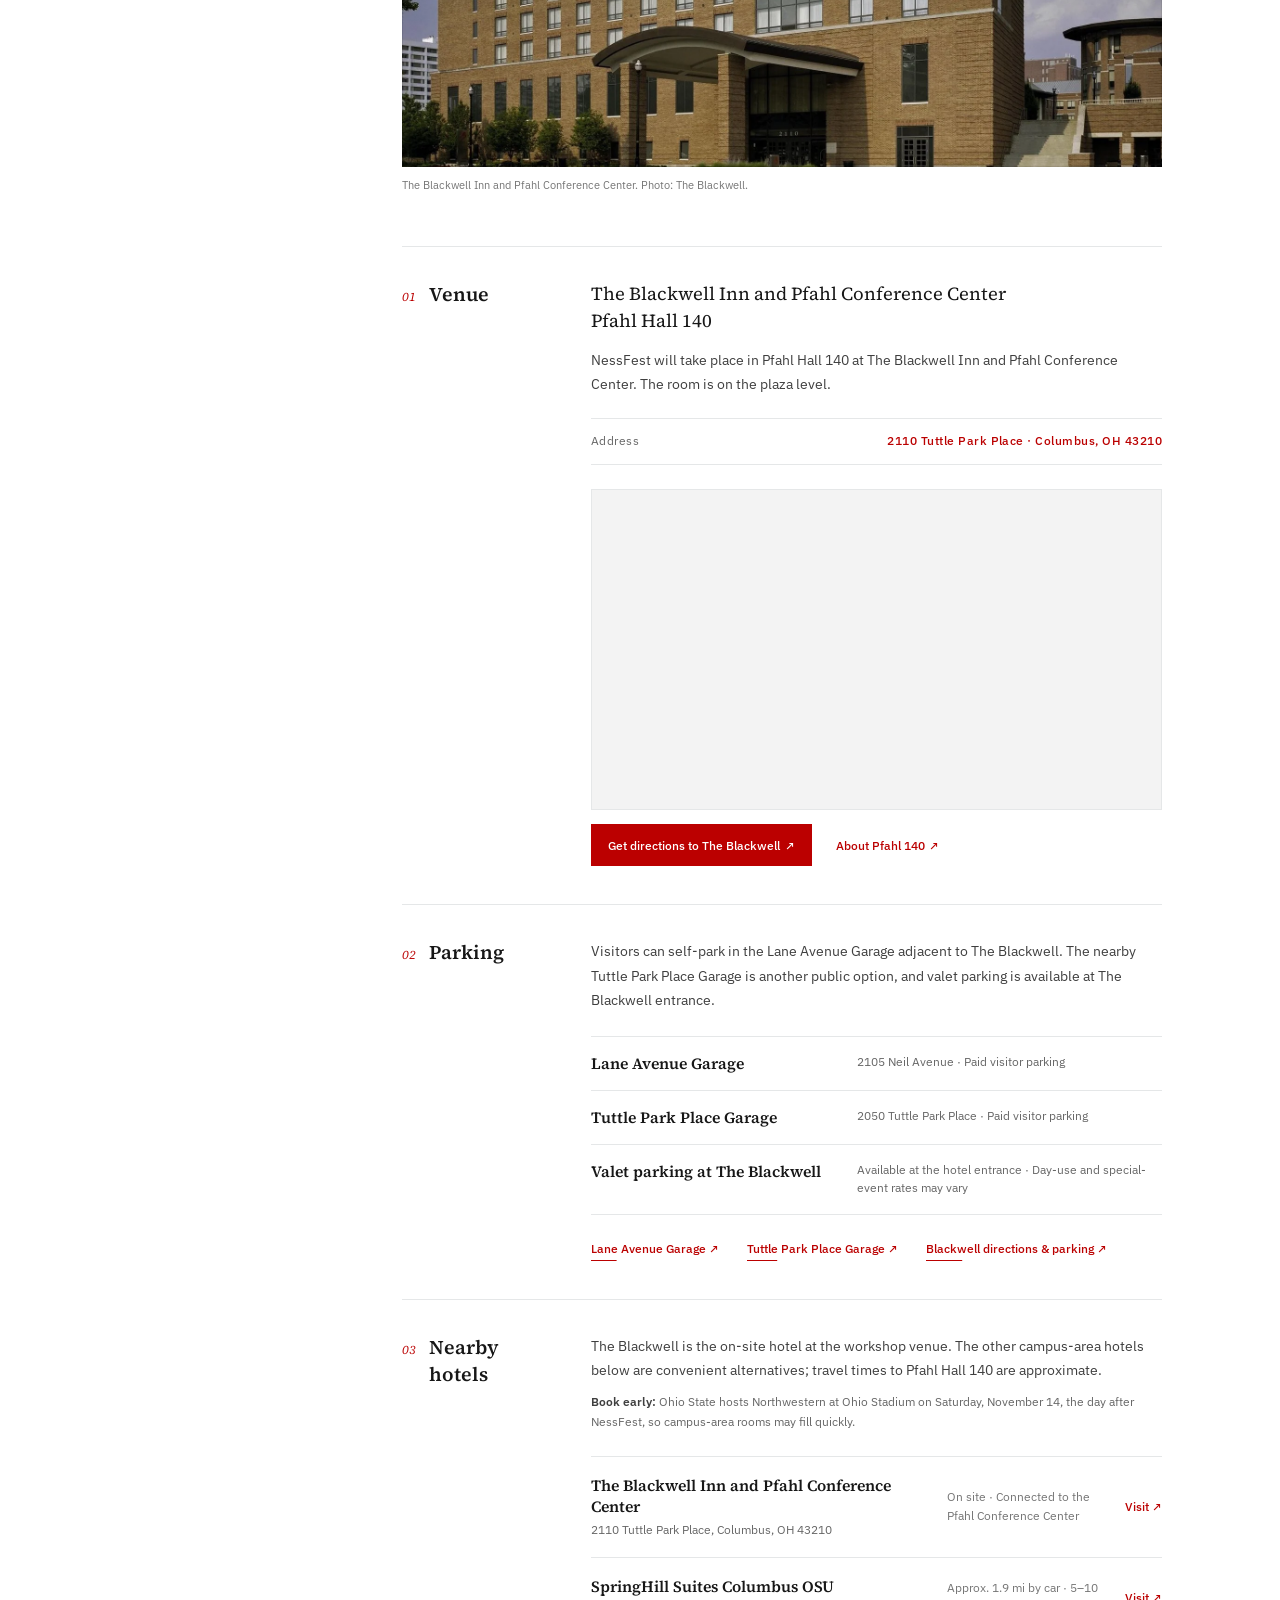
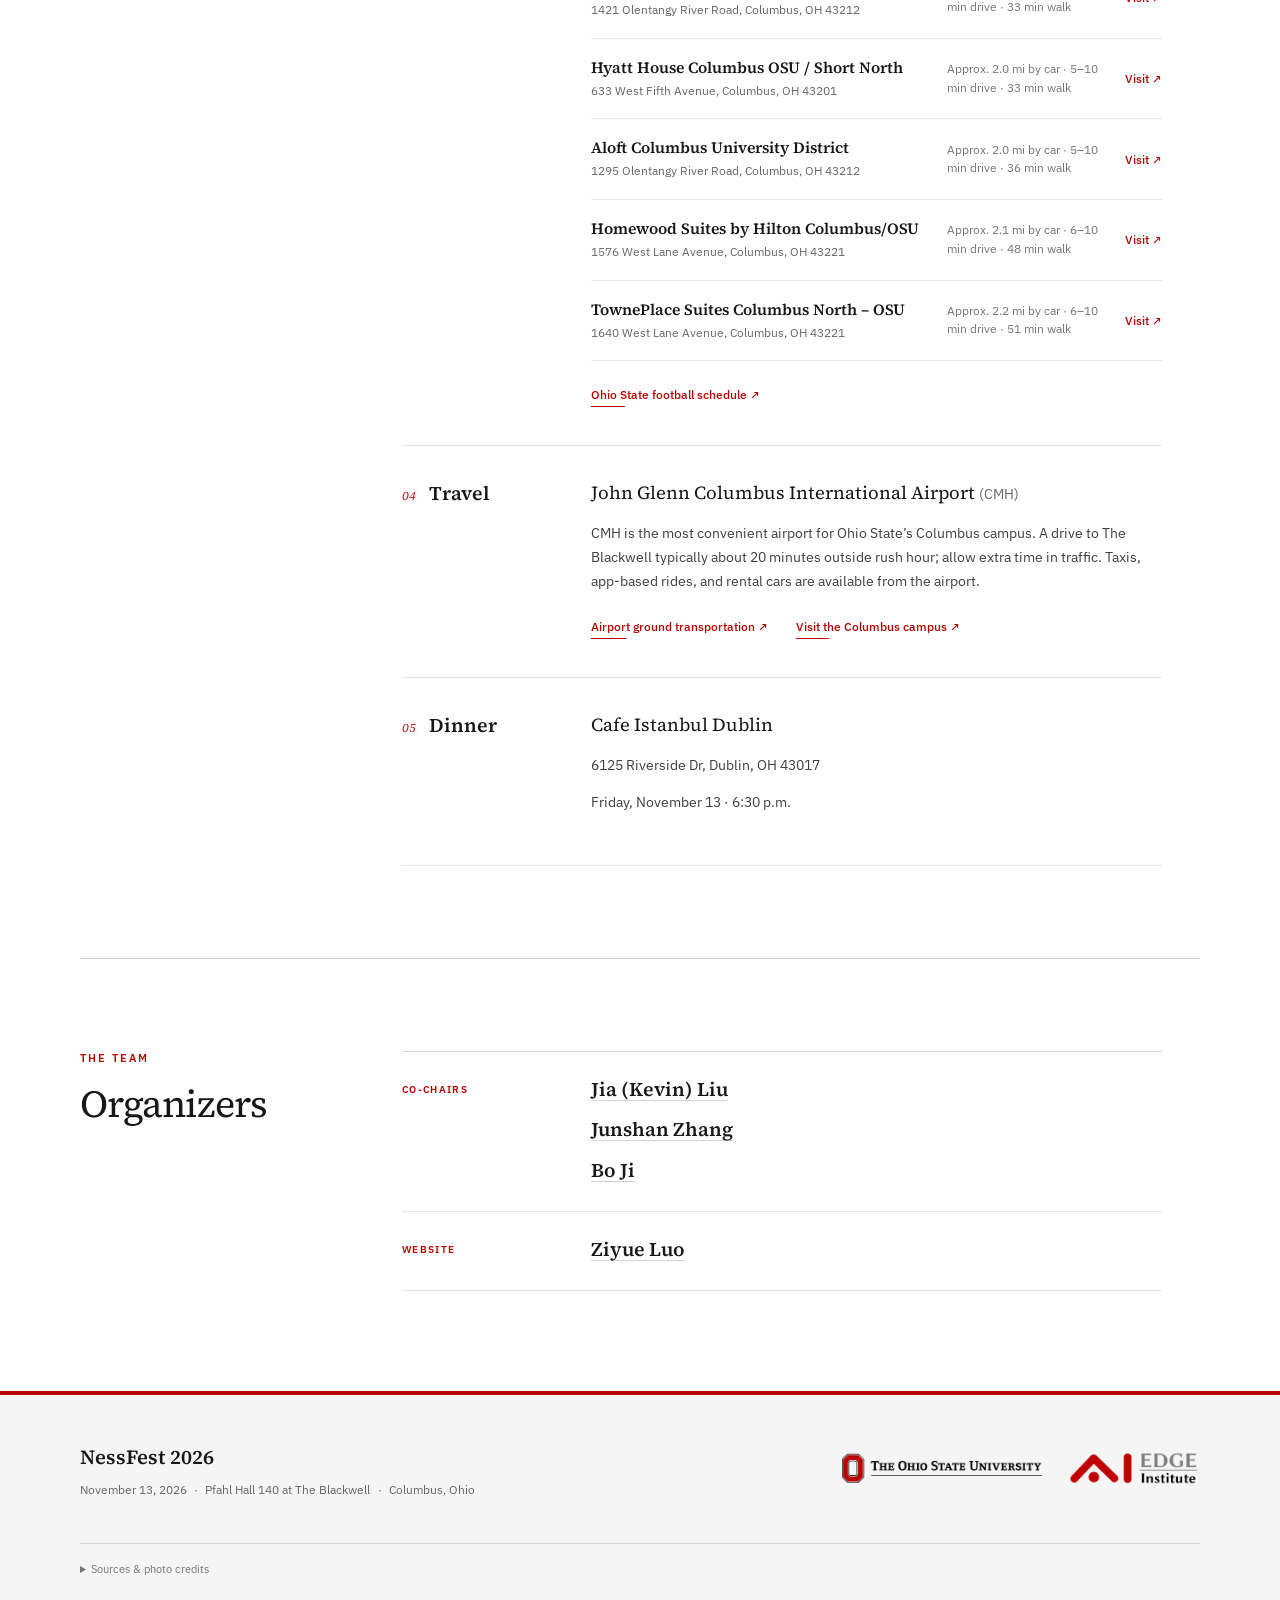
==== commit af7c7752: "Include every Selected photo in the NessFest gallery" ====
--- a/index.html
+++ b/index.html
@@ -186,7 +186,7 @@
         <div class="section-label">
           <p class="eyebrow">NessFest 2026</p>
           <h2 id="photos-heading">Photos &amp; video</h2>
-          <p class="home-photos-count">57 photos <span aria-hidden="true">·</span> 1 video</p>
+          <p class="home-photos-count">79 photos <span aria-hidden="true">·</span> 1 video</p>
           <a class="button button-secondary" href="photos/">View all photos <span aria-hidden="true">↗</span></a>
         </div>
         <div class="section-body">
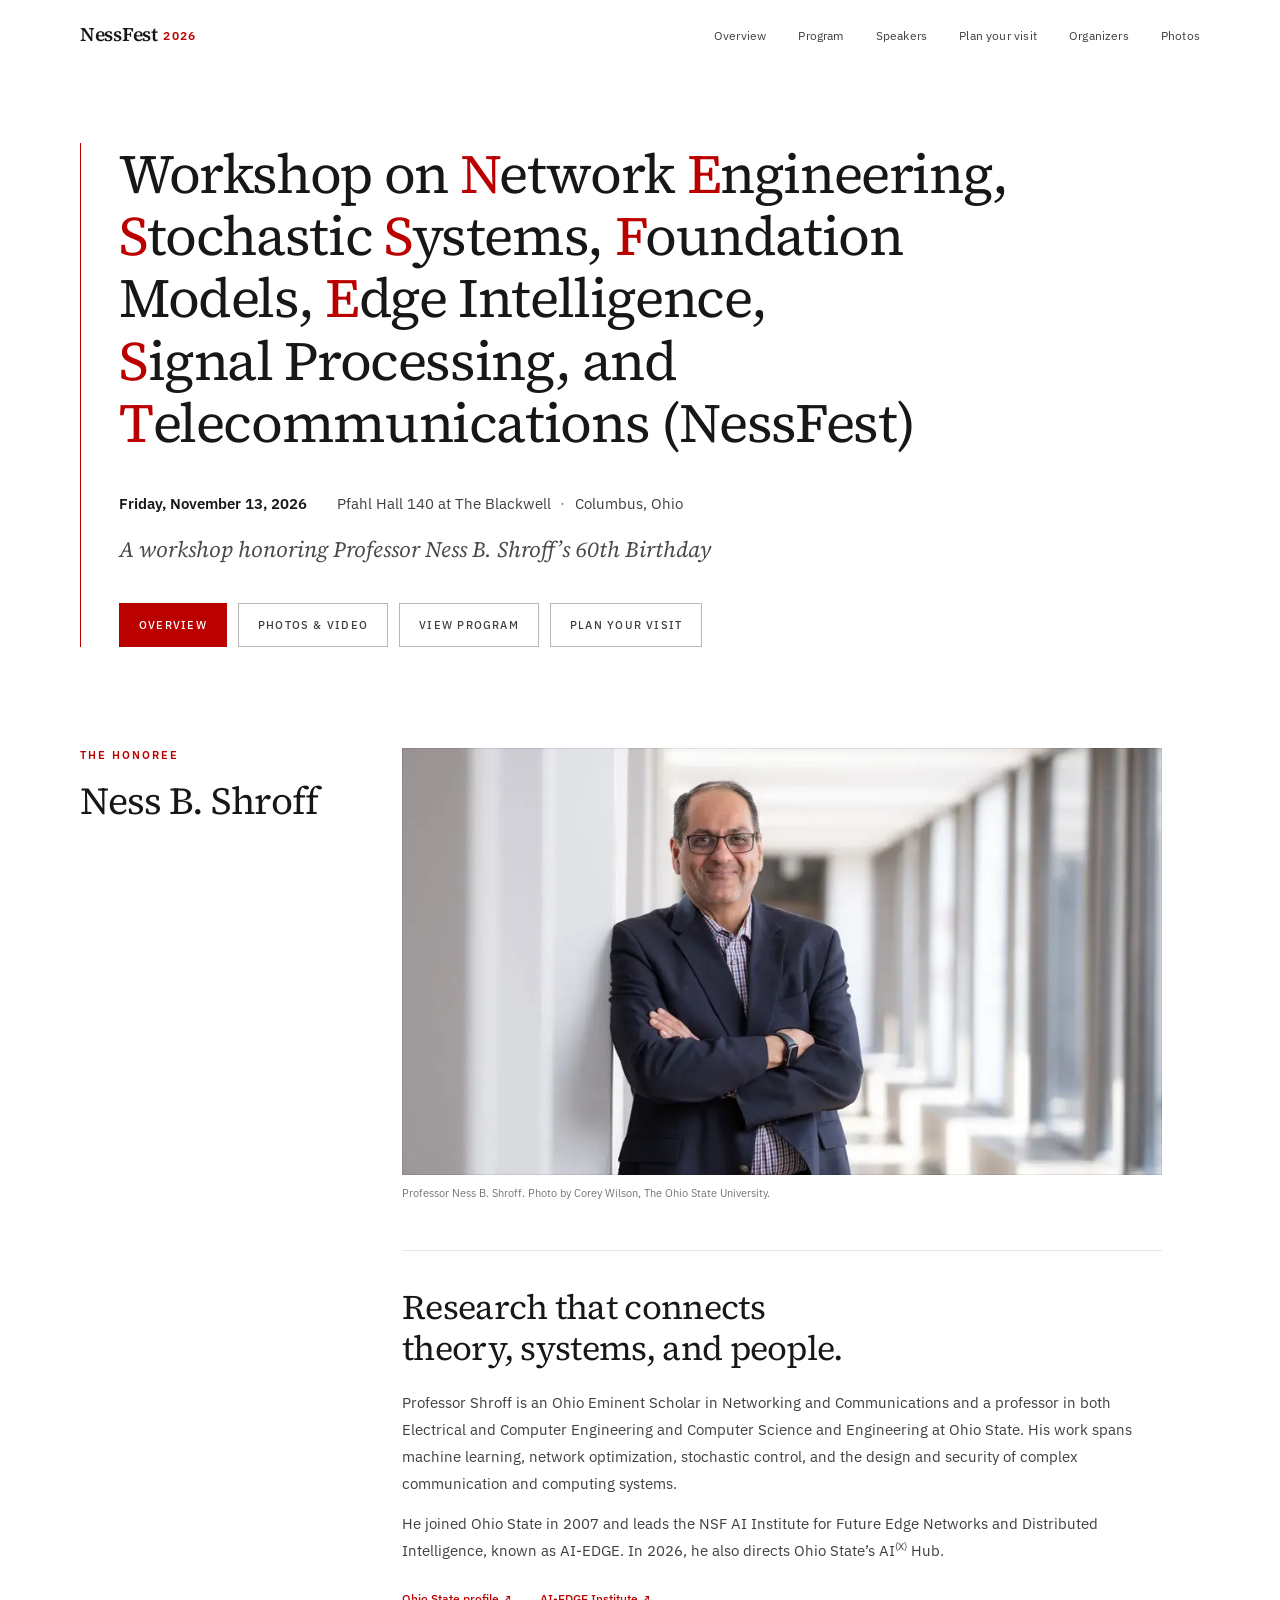
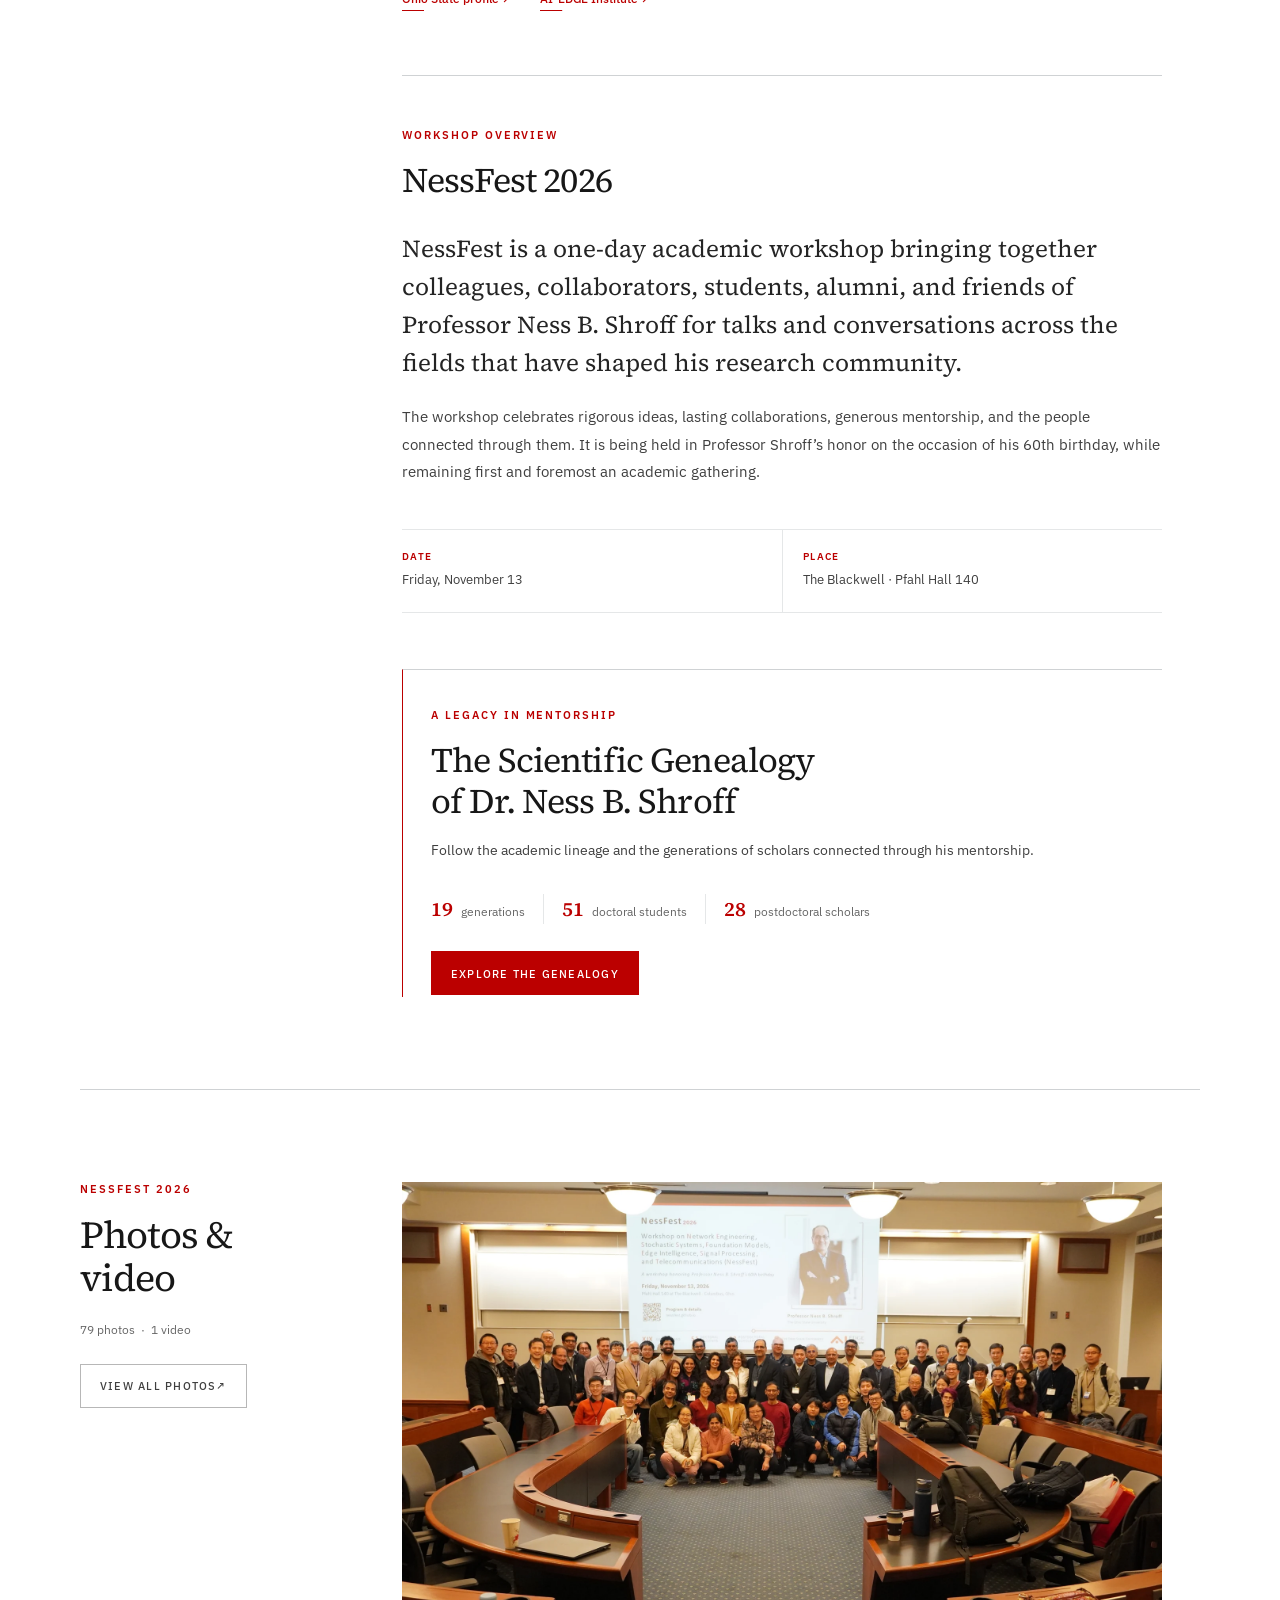
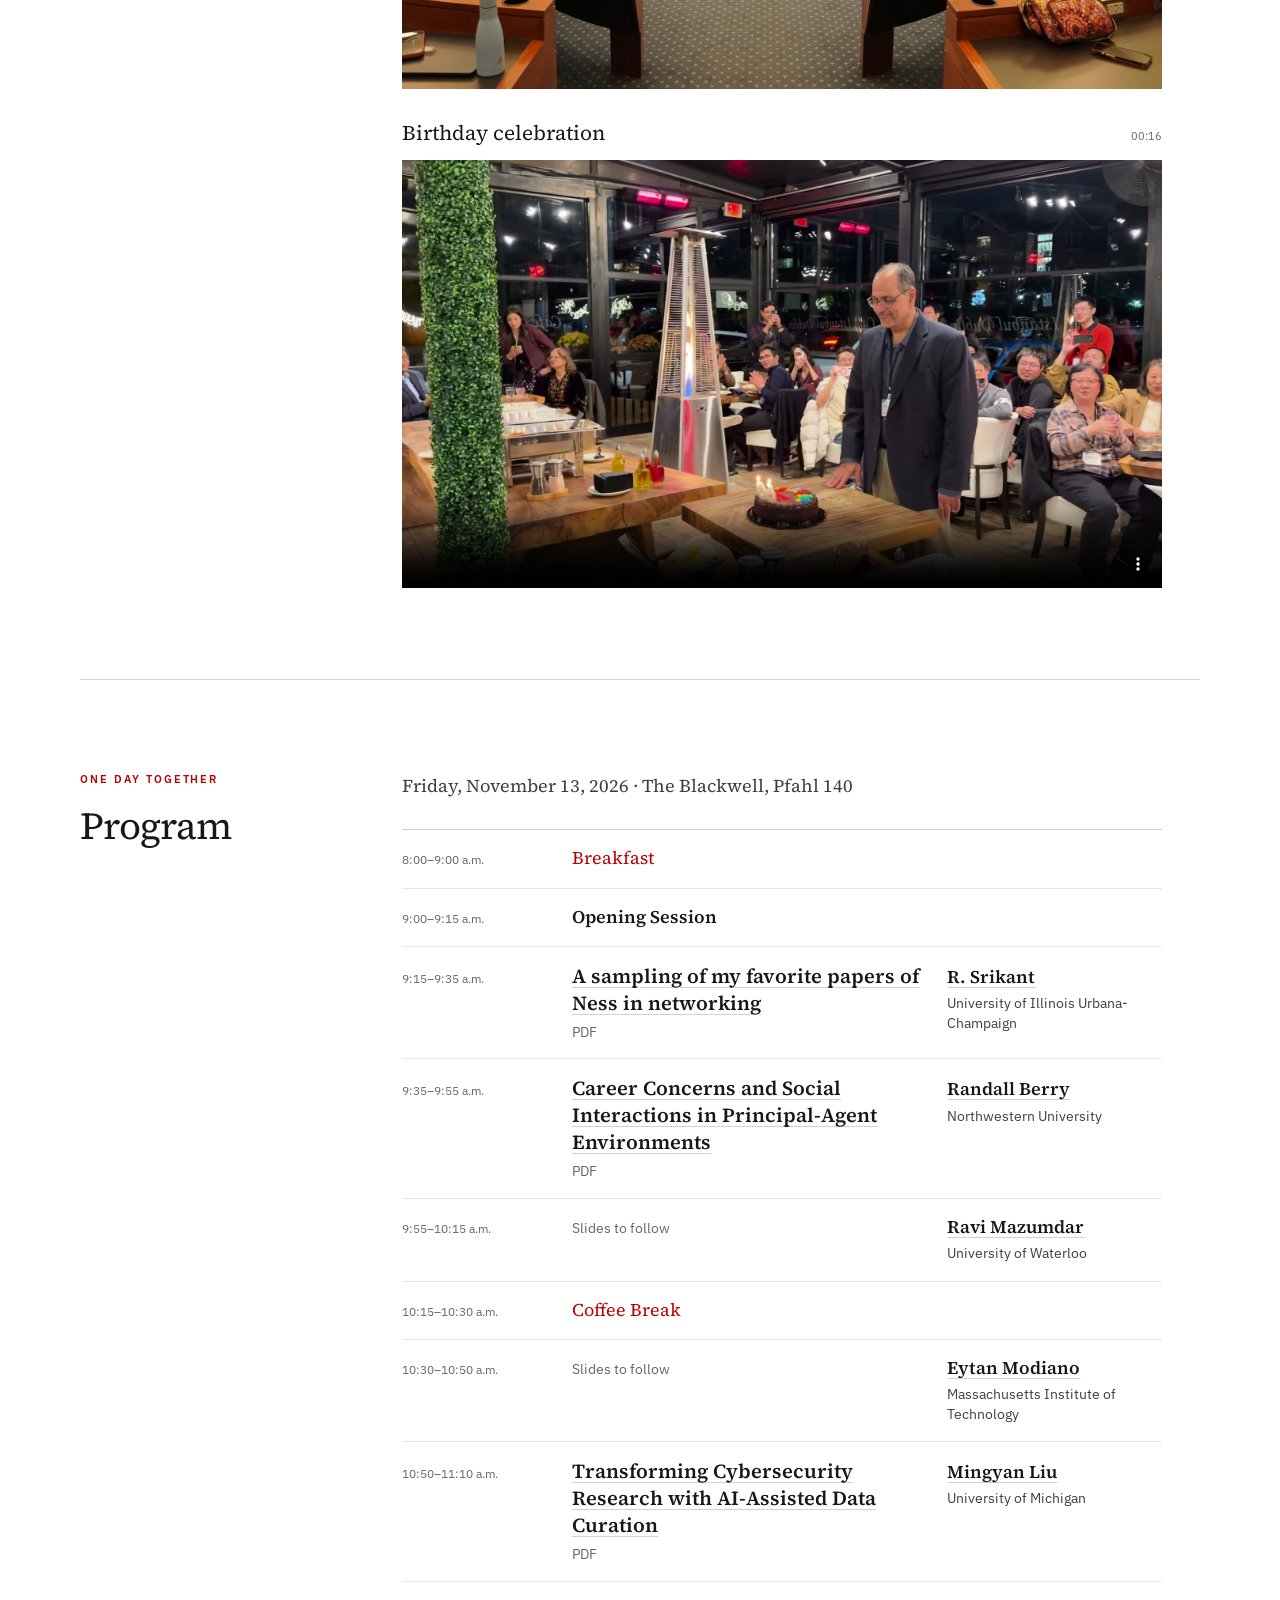
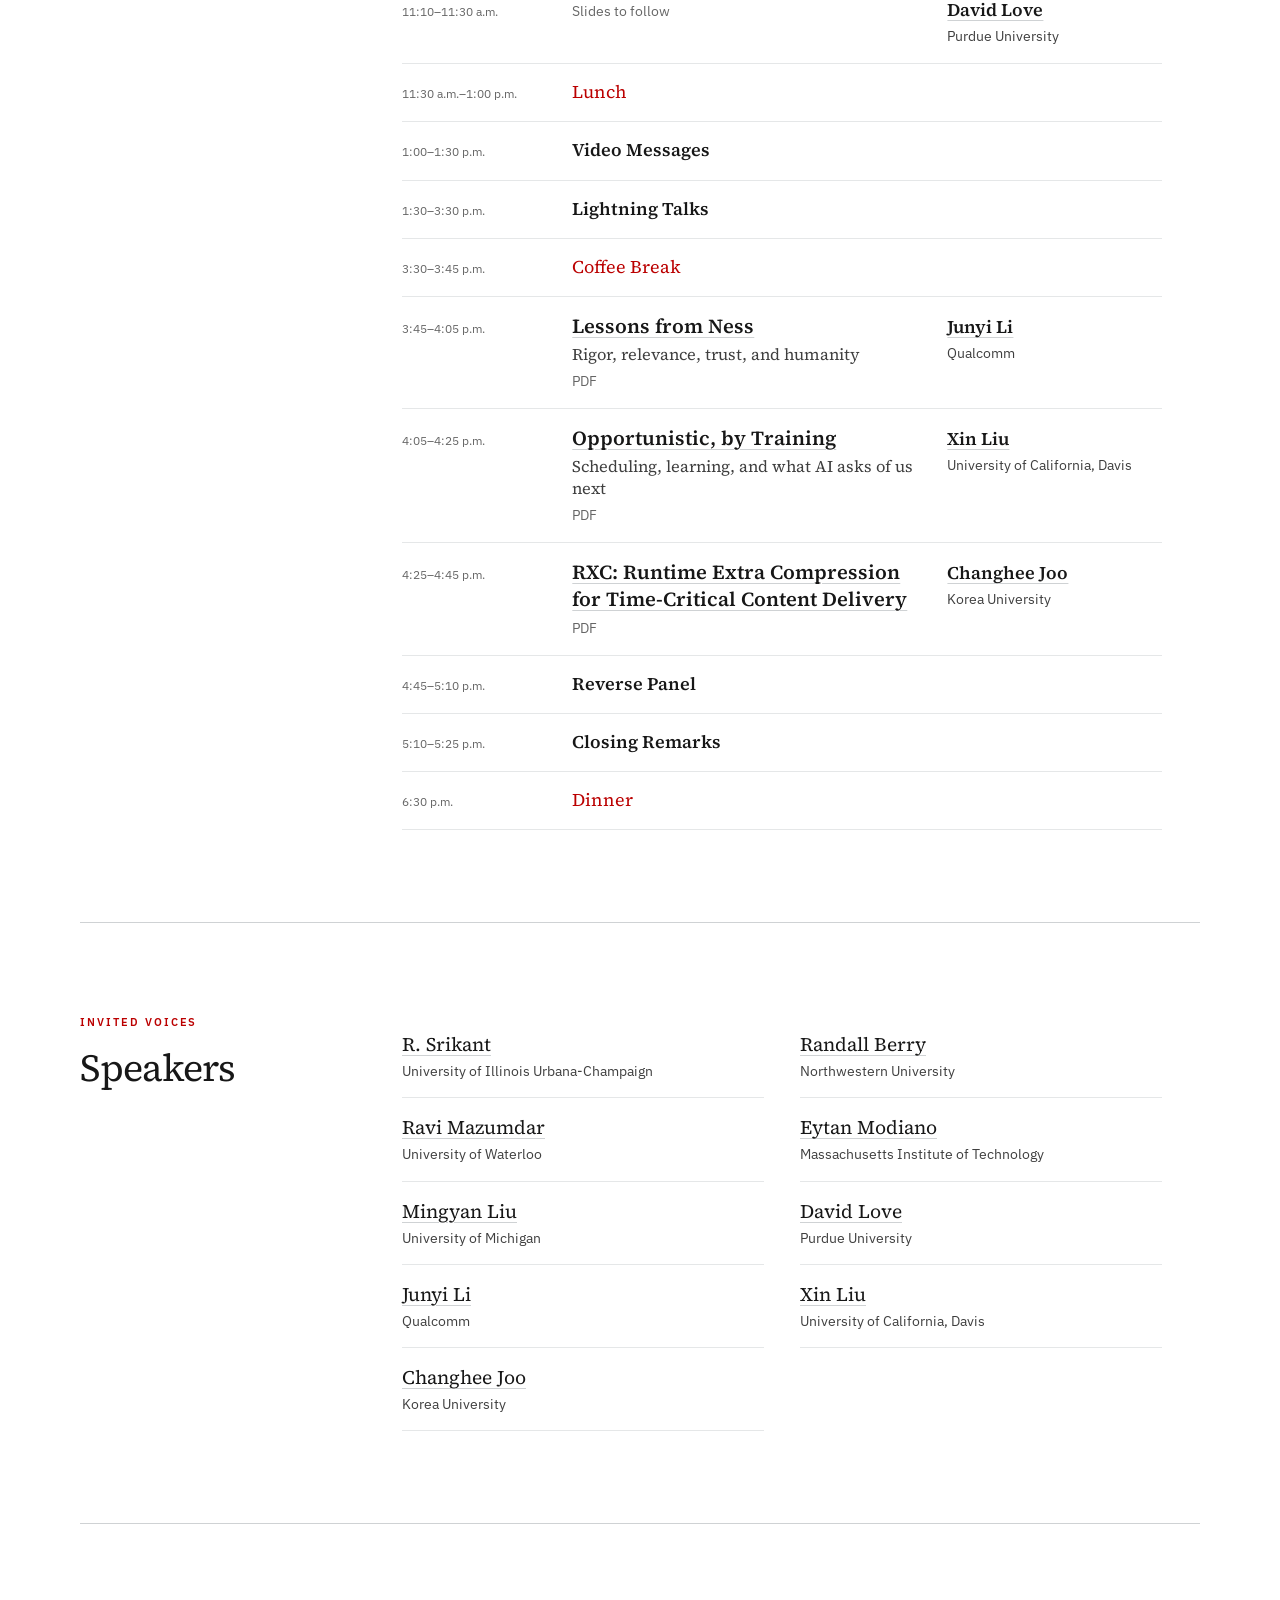
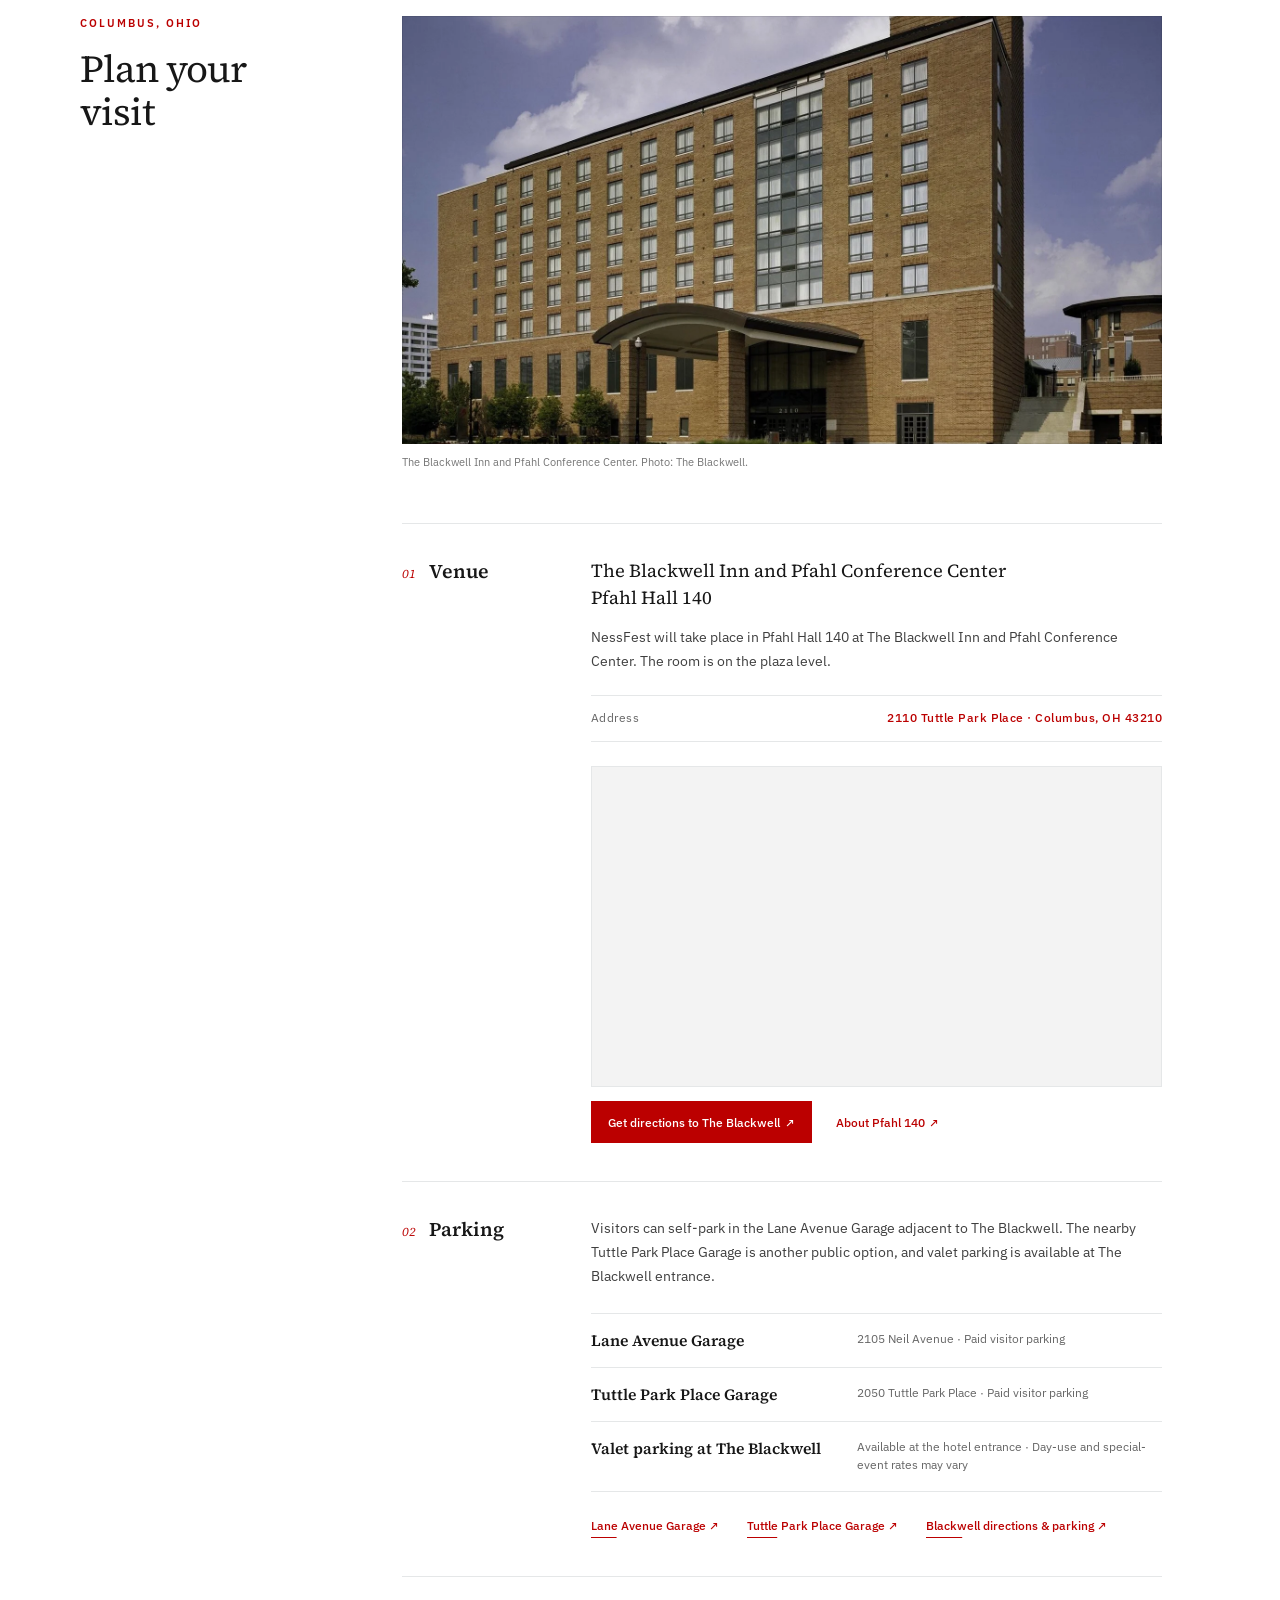
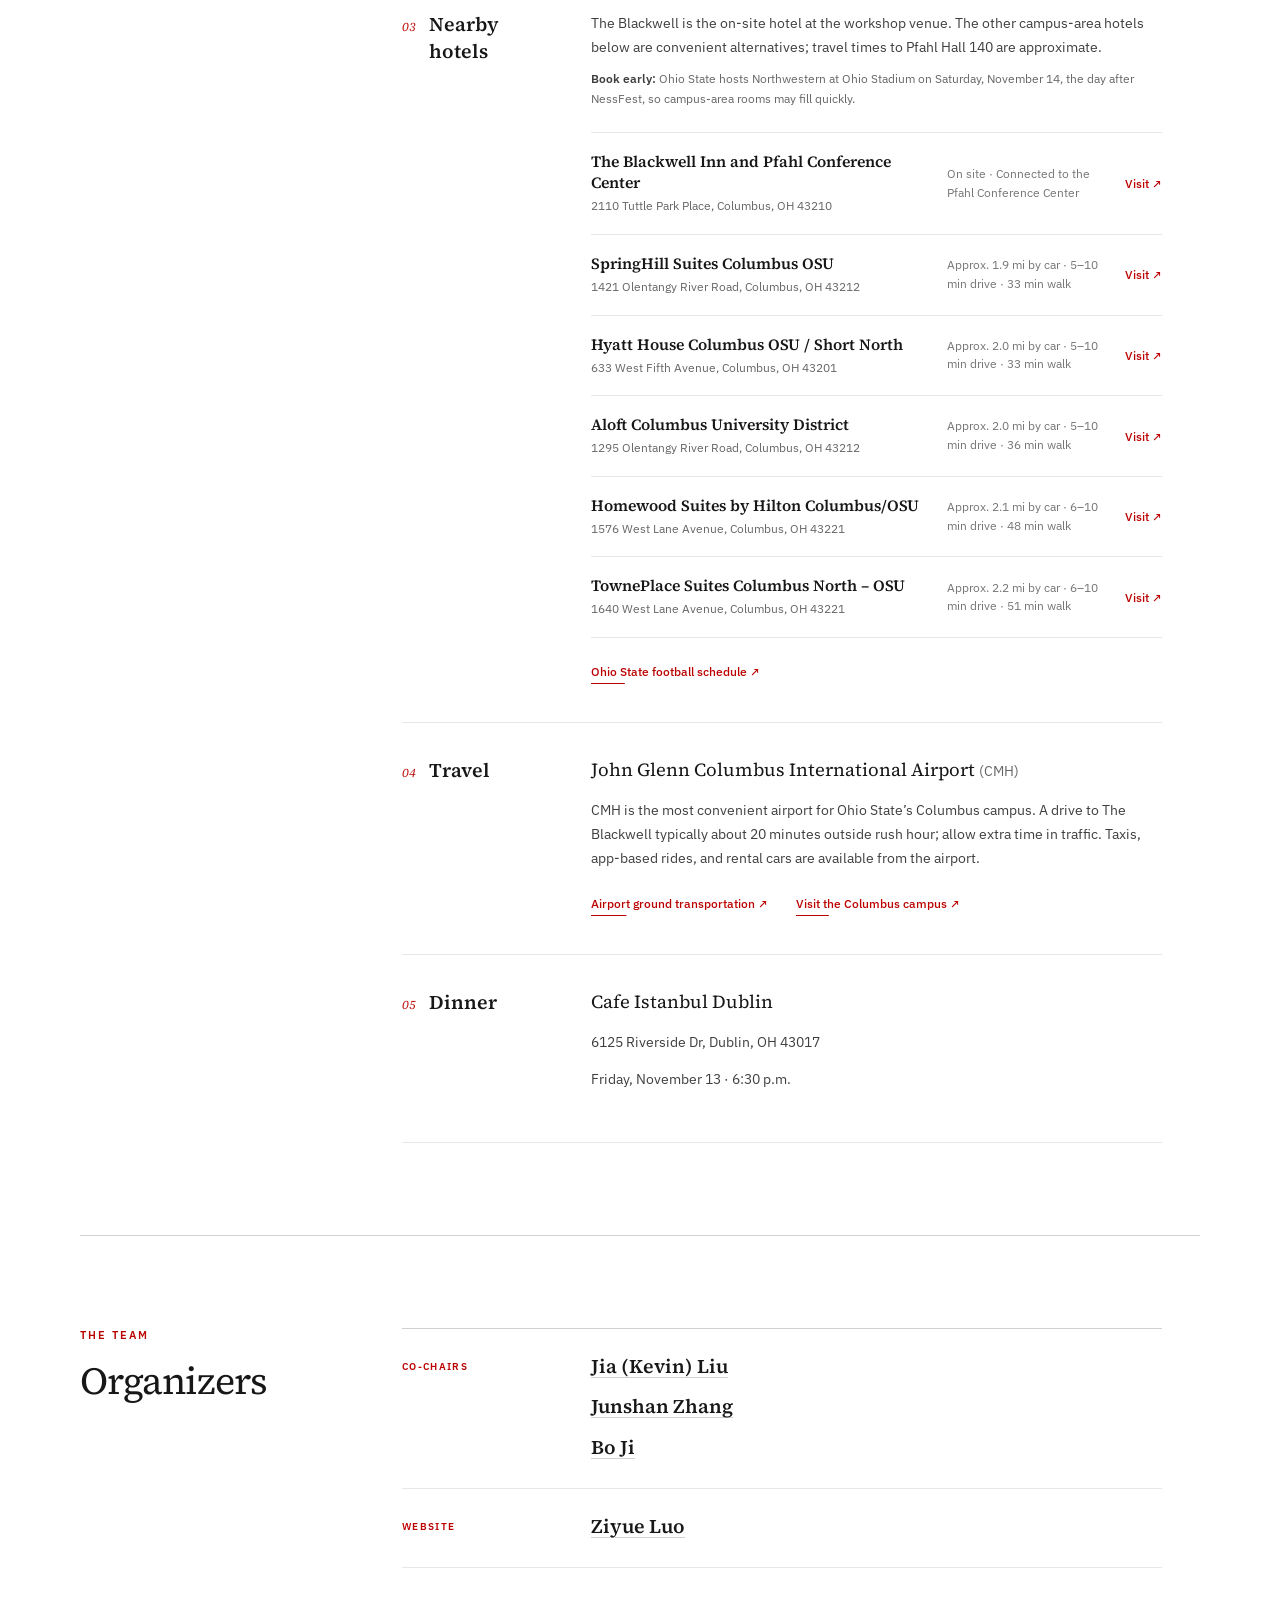
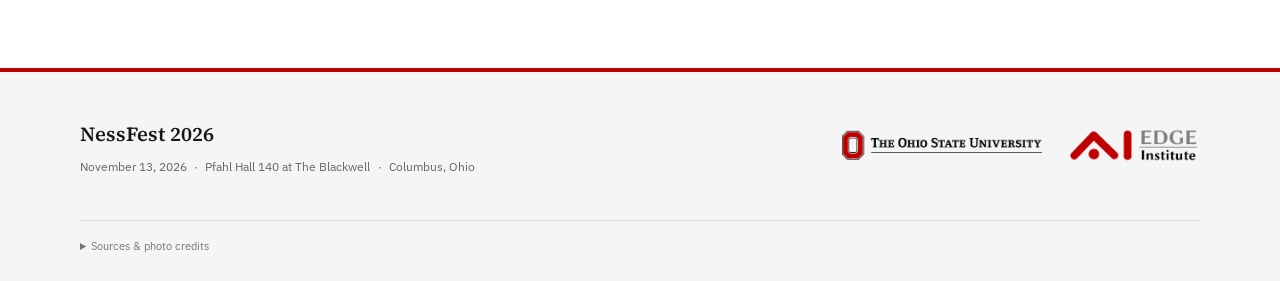
==== commit a0fddbbc: "Publish NessFest speaker slides" ====
--- a/index.html
+++ b/index.html
@@ -19,7 +19,7 @@
     <link rel="icon" href="assets/favicon.svg" type="image/svg+xml" />
     <link rel="preload" href="assets/fonts/source-serif-4-400.ttf" as="font" type="font/ttf" crossorigin />
     <link rel="preload" href="assets/fonts/ibm-plex-sans-400.ttf" as="font" type="font/ttf" crossorigin />
-    <link rel="stylesheet" href="styles.css?v=20261118-affiliations" />
+    <link rel="stylesheet" href="styles.css?v=20261120-talk-titles" />
     <script defer src="script.js?v=20260828-genealogy"></script>
   </head>
   <body>
@@ -226,7 +226,12 @@
             </li>
             <li>
               <time datetime="2026-11-13T09:15">9:15–9:35 a.m.</time>
-              <p>Speaker 1</p>
+              <p class="program-talk">
+                <a class="program-talk-link" href="slides/nessfest-2026-r-srikant.pdf">
+                  <span class="program-talk-title">A sampling of my favorite papers of Ness in networking</span>
+                  <span class="program-talk-format">PDF</span>
+                </a>
+              </p>
               <div class="program-speaker">
                 <a class="speaker-link" href="https://sites.google.com/a/illinois.edu/srikant/home" target="_blank" rel="noopener noreferrer">R. Srikant</a>
                 <span class="speaker-affiliation">University of Illinois Urbana-Champaign</span>
@@ -234,7 +239,12 @@
             </li>
             <li>
               <time datetime="2026-11-13T09:35">9:35–9:55 a.m.</time>
-              <p>Speaker 2</p>
+              <p class="program-talk">
+                <a class="program-talk-link" href="slides/nessfest-2026-randall-berry.pdf">
+                  <span class="program-talk-title">Career Concerns and Social Interactions in Principal-Agent Environments</span>
+                  <span class="program-talk-format">PDF</span>
+                </a>
+              </p>
               <div class="program-speaker">
                 <a class="speaker-link" href="https://users.eecs.northwestern.edu/~rberry/" target="_blank" rel="noopener noreferrer">Randall Berry</a>
                 <span class="speaker-affiliation">Northwestern University</span>
@@ -242,7 +252,7 @@
             </li>
             <li>
               <time datetime="2026-11-13T09:55">9:55–10:15 a.m.</time>
-              <p>Speaker 3</p>
+              <p class="program-slides-pending">Slides to follow</p>
               <div class="program-speaker">
                 <a class="speaker-link" href="https://ece.uwaterloo.ca/~mazum/" target="_blank" rel="noopener noreferrer">Ravi Mazumdar</a>
                 <span class="speaker-affiliation">University of Waterloo</span>
@@ -254,7 +264,7 @@
             </li>
             <li>
               <time datetime="2026-11-13T10:30">10:30–10:50 a.m.</time>
-              <p>Speaker 4</p>
+              <p class="program-slides-pending">Slides to follow</p>
               <div class="program-speaker">
                 <a class="speaker-link" href="https://modiano.mit.edu/" target="_blank" rel="noopener noreferrer">Eytan Modiano</a>
                 <span class="speaker-affiliation">Massachusetts Institute of Technology</span>
@@ -262,7 +272,12 @@
             </li>
             <li>
               <time datetime="2026-11-13T10:50">10:50–11:10 a.m.</time>
-              <p>Speaker 5</p>
+              <p class="program-talk">
+                <a class="program-talk-link" href="slides/nessfest-2026-mingyan-liu.pdf">
+                  <span class="program-talk-title">Transforming Cybersecurity Research with AI-Assisted Data Curation</span>
+                  <span class="program-talk-format">PDF</span>
+                </a>
+              </p>
               <div class="program-speaker">
                 <a class="speaker-link" href="https://liu.engin.umich.edu/" target="_blank" rel="noopener noreferrer">Mingyan Liu</a>
                 <span class="speaker-affiliation">University of Michigan</span>
@@ -270,7 +285,7 @@
             </li>
             <li>
               <time datetime="2026-11-13T11:10">11:10–11:30 a.m.</time>
-              <p>Speaker 6</p>
+              <p class="program-slides-pending">Slides to follow</p>
               <div class="program-speaker">
                 <a class="speaker-link" href="https://engineering.purdue.edu/~djlove/" target="_blank" rel="noopener noreferrer">David Love</a>
                 <span class="speaker-affiliation">Purdue University</span>
@@ -294,7 +309,13 @@
             </li>
             <li>
               <time datetime="2026-11-13T15:45">3:45–4:05 p.m.</time>
-              <p>Speaker 7</p>
+              <p class="program-talk">
+                <a class="program-talk-link" href="slides/nessfest-2026-junyi-li.pdf">
+                  <span class="program-talk-title">Lessons from Ness</span>
+                  <span class="program-talk-subtitle">Rigor, relevance, trust, and humanity</span>
+                  <span class="program-talk-format">PDF</span>
+                </a>
+              </p>
               <div class="program-speaker">
                 <a class="speaker-link" href="https://lidssmart.lids.mit.edu/speaker/junyi-li/" target="_blank" rel="noopener noreferrer">Junyi Li</a>
                 <span class="speaker-affiliation">Qualcomm</span>
@@ -302,7 +323,13 @@
             </li>
             <li>
               <time datetime="2026-11-13T16:05">4:05–4:25 p.m.</time>
-              <p>Speaker 8</p>
+              <p class="program-talk">
+                <a class="program-talk-link" href="slides/nessfest-2026-xin-liu.pdf">
+                  <span class="program-talk-title">Opportunistic, by Training</span>
+                  <span class="program-talk-subtitle">Scheduling, learning, and what AI asks of us next</span>
+                  <span class="program-talk-format">PDF</span>
+                </a>
+              </p>
               <div class="program-speaker">
                 <a class="speaker-link" href="https://xinliu.engineering.ucdavis.edu/" target="_blank" rel="noopener noreferrer">Xin Liu</a>
                 <span class="speaker-affiliation">University of California, Davis</span>
@@ -310,7 +337,12 @@
             </li>
             <li>
               <time datetime="2026-11-13T16:25">4:25–4:45 p.m.</time>
-              <p>Speaker 9</p>
+              <p class="program-talk">
+                <a class="program-talk-link" href="slides/nessfest-2026-changhee-joo.pdf">
+                  <span class="program-talk-title">RXC: Runtime Extra Compression for Time-Critical Content Delivery</span>
+                  <span class="program-talk-format">PDF</span>
+                </a>
+              </p>
               <div class="program-speaker">
                 <a class="speaker-link" href="https://rain.korea.ac.kr/members/professor" target="_blank" rel="noopener noreferrer">Changhee Joo</a>
                 <span class="speaker-affiliation">Korea University</span>
--- a/styles.css
+++ b/styles.css
@@ -693,7 +693,7 @@
 .program-schedule li {
   padding: 16px 0 17px;
   display: grid;
-  grid-template-columns: minmax(156px, 0.8fr) minmax(0, 1fr) minmax(0, 1fr);
+  grid-template-columns: minmax(140px, 0.75fr) minmax(0, 1.8fr) minmax(0, 1.1fr);
   gap: 24px;
   align-items: baseline;
   border-bottom: 1px solid var(--rule-light);
@@ -715,20 +715,59 @@
   line-height: 1.35;
 }
 
-.program-schedule p:has(+ .program-speaker) {
-  color: var(--ink-soft);
-  font-family: inherit;
-  font-size: 0.95rem;
-  font-weight: 400;
-  line-height: 1.5;
-}
-
 .program-speaker {
   font-family: var(--serif);
   font-size: 1.12rem;
   font-weight: 600;
   line-height: 1.35;
   text-align: left;
+}
+
+.program-schedule .program-talk {
+  font-size: 1.25rem;
+}
+
+.program-talk-link {
+  display: block;
+  width: fit-content;
+  text-decoration: none;
+  transition: color 160ms ease;
+}
+
+.program-talk-title {
+  text-decoration: underline;
+  text-decoration-color: var(--rule);
+  text-decoration-thickness: 1px;
+  text-underline-offset: 0.2em;
+}
+
+.program-talk-link:hover .program-talk-title,
+.program-talk-link:focus-visible .program-talk-title {
+  color: var(--scarlet);
+  text-decoration-color: currentColor;
+}
+
+.program-talk-subtitle {
+  display: block;
+  margin-top: 3px;
+  color: var(--ink-soft);
+  font-size: 1.02rem;
+  font-weight: 400;
+  line-height: 1.4;
+}
+
+.program-talk-format,
+.program-schedule .program-slides-pending {
+  color: var(--muted);
+  font-family: var(--sans);
+  font-size: 0.9rem;
+  font-weight: 400;
+}
+
+.program-talk-format {
+  display: block;
+  margin-top: 6px;
+  line-height: 1.3;
 }
 
 .program-schedule .program-break p {
@@ -1419,23 +1458,13 @@
   }
 
   .program-schedule li {
-    grid-template-columns: minmax(0, 1fr) minmax(0, 1fr);
-    gap: 4px 16px;
+    grid-template-columns: minmax(0, 1fr);
+    gap: 6px;
     align-items: start;
   }
 
-  .program-schedule time {
-    grid-column: 1 / -1;
-  }
-
-  .program-schedule p {
-    grid-column: 1;
-  }
-
   .program-speaker {
-    grid-row: 2;
-    grid-column: 2;
-    align-self: baseline;
+    margin-top: 3px;
   }
 
   .speaker-list {
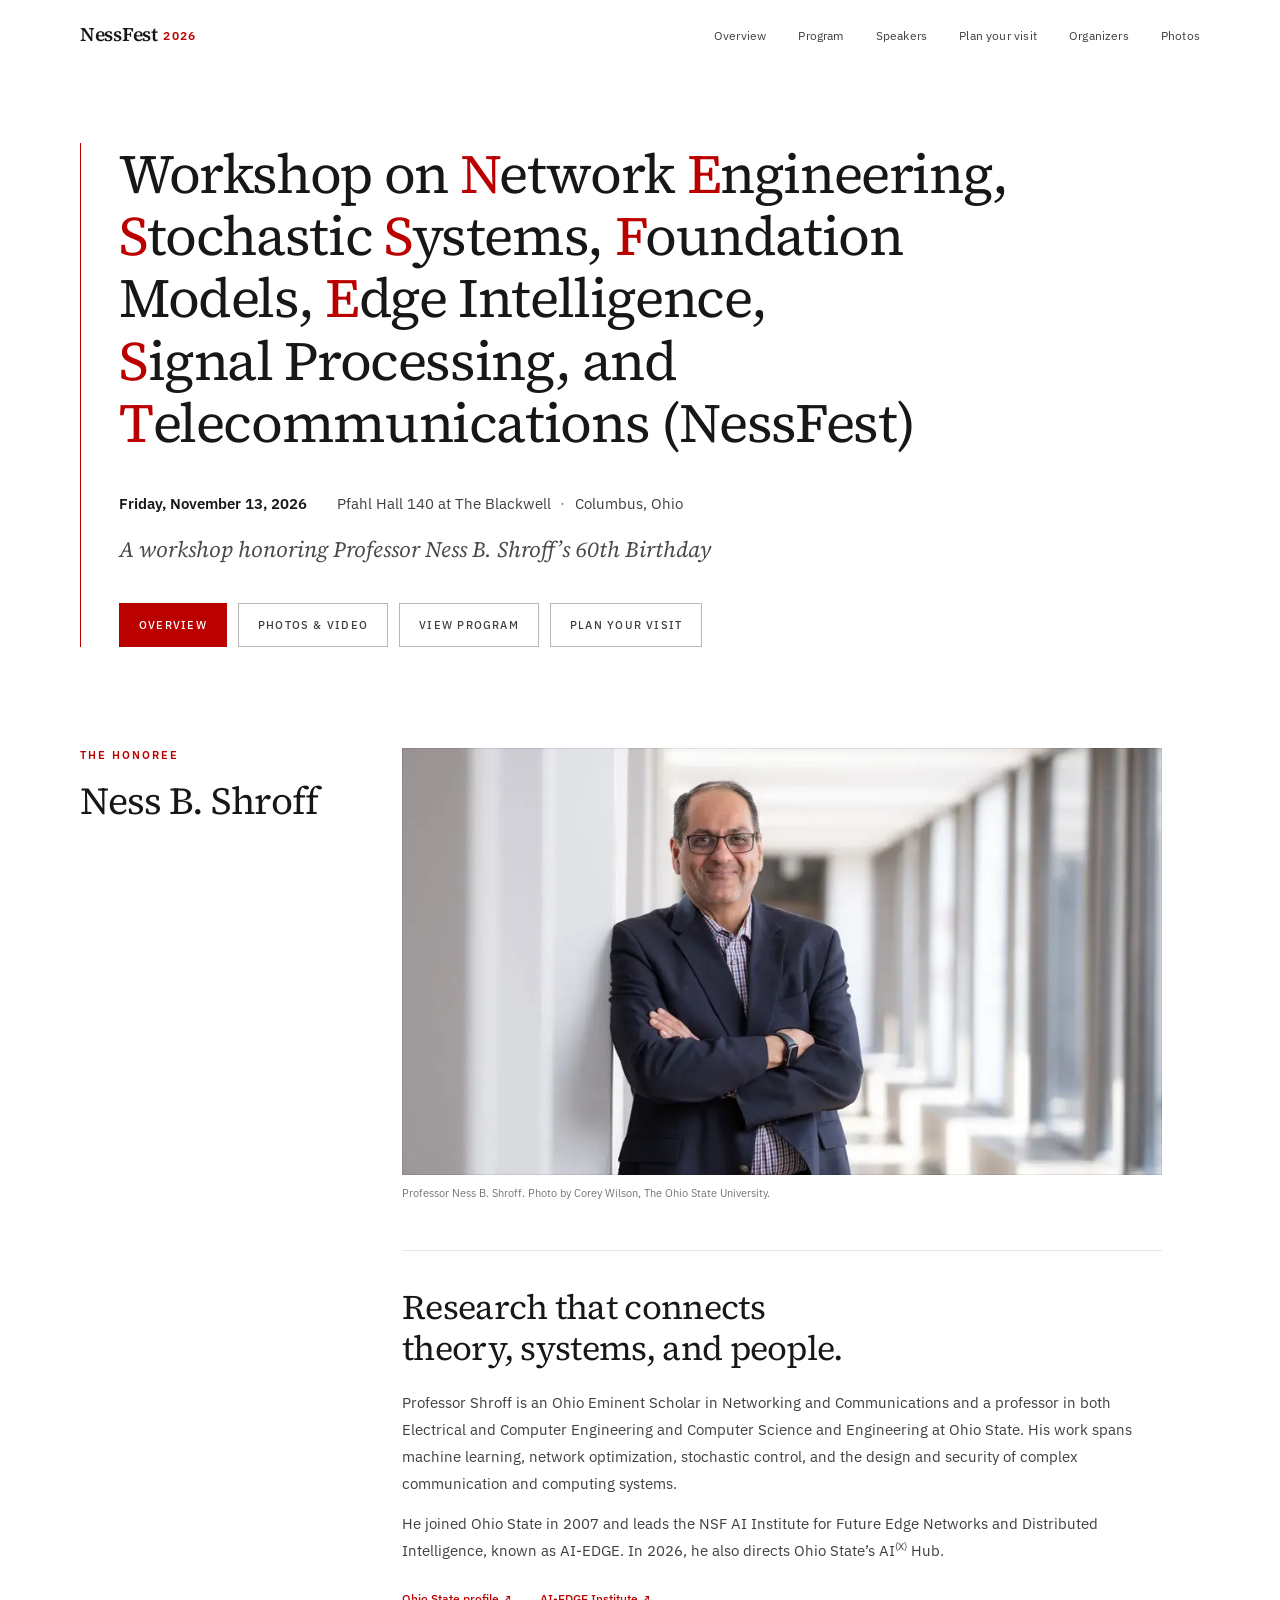
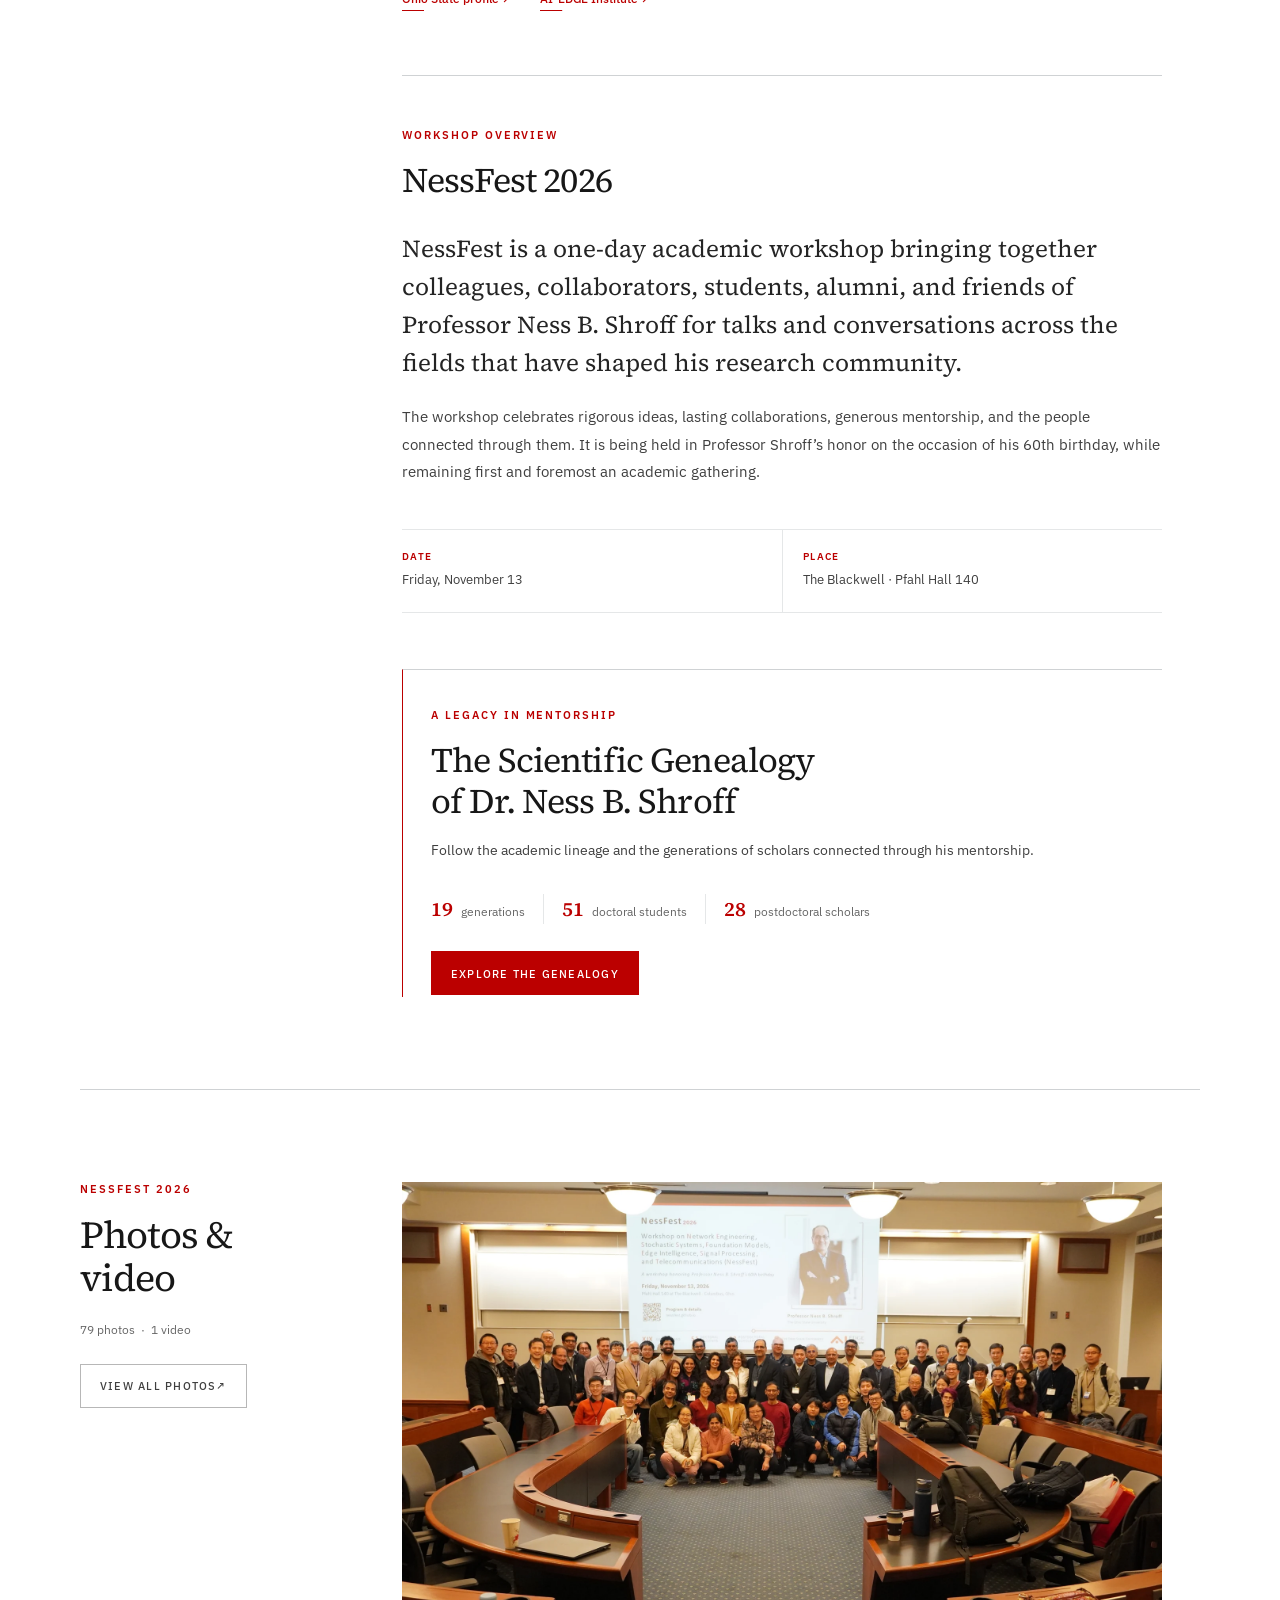
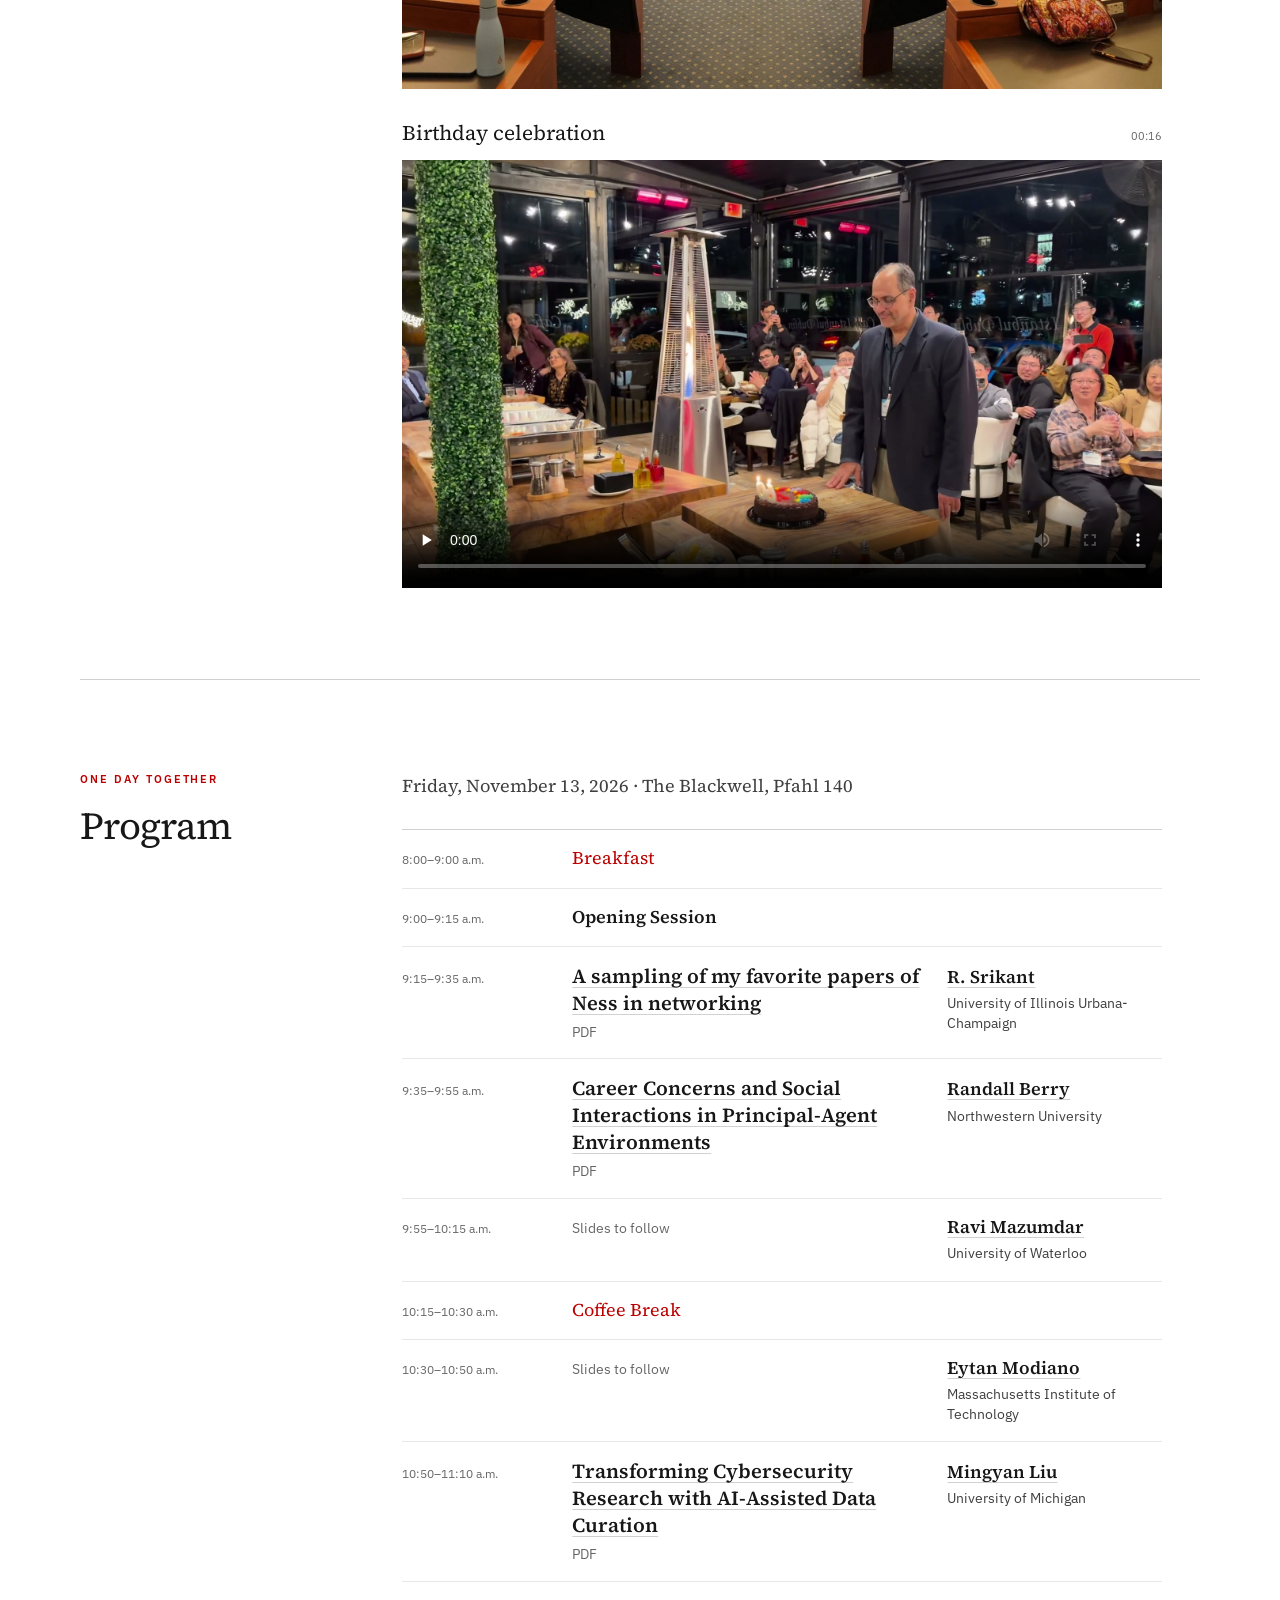
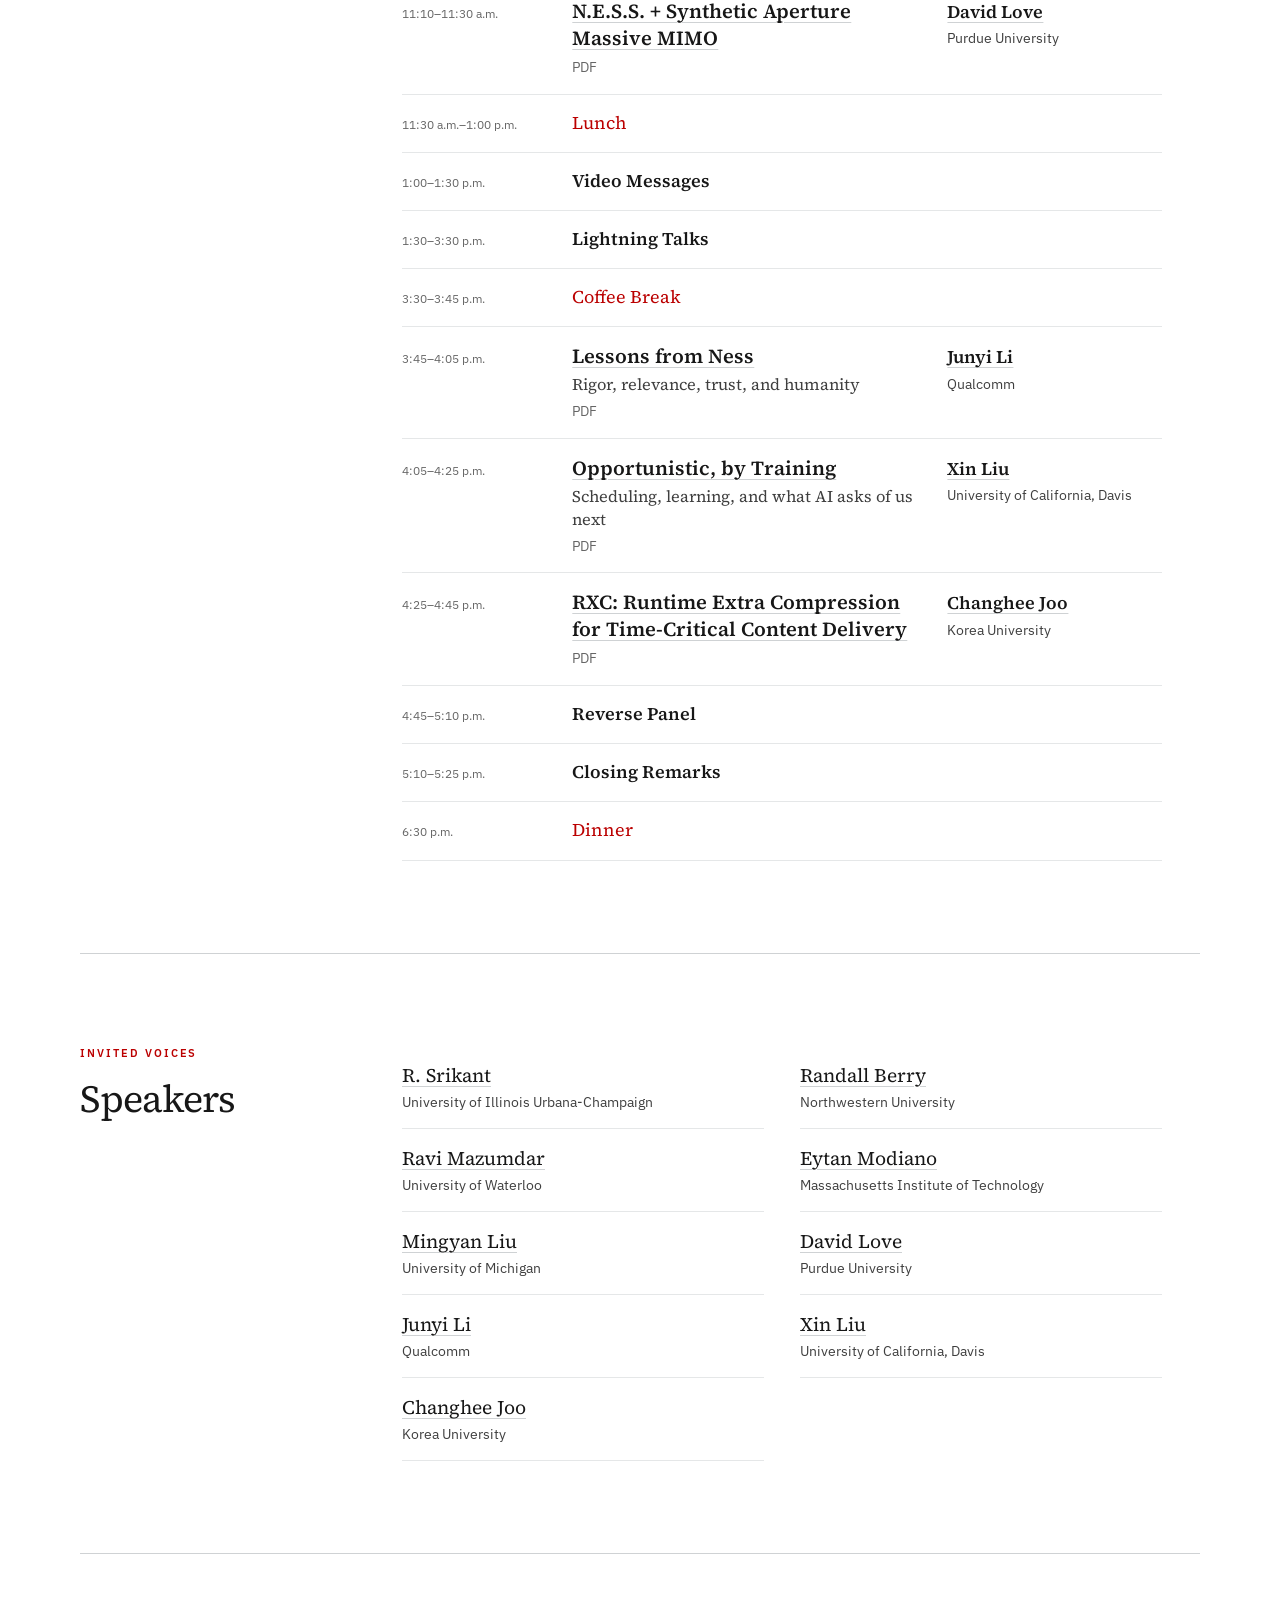
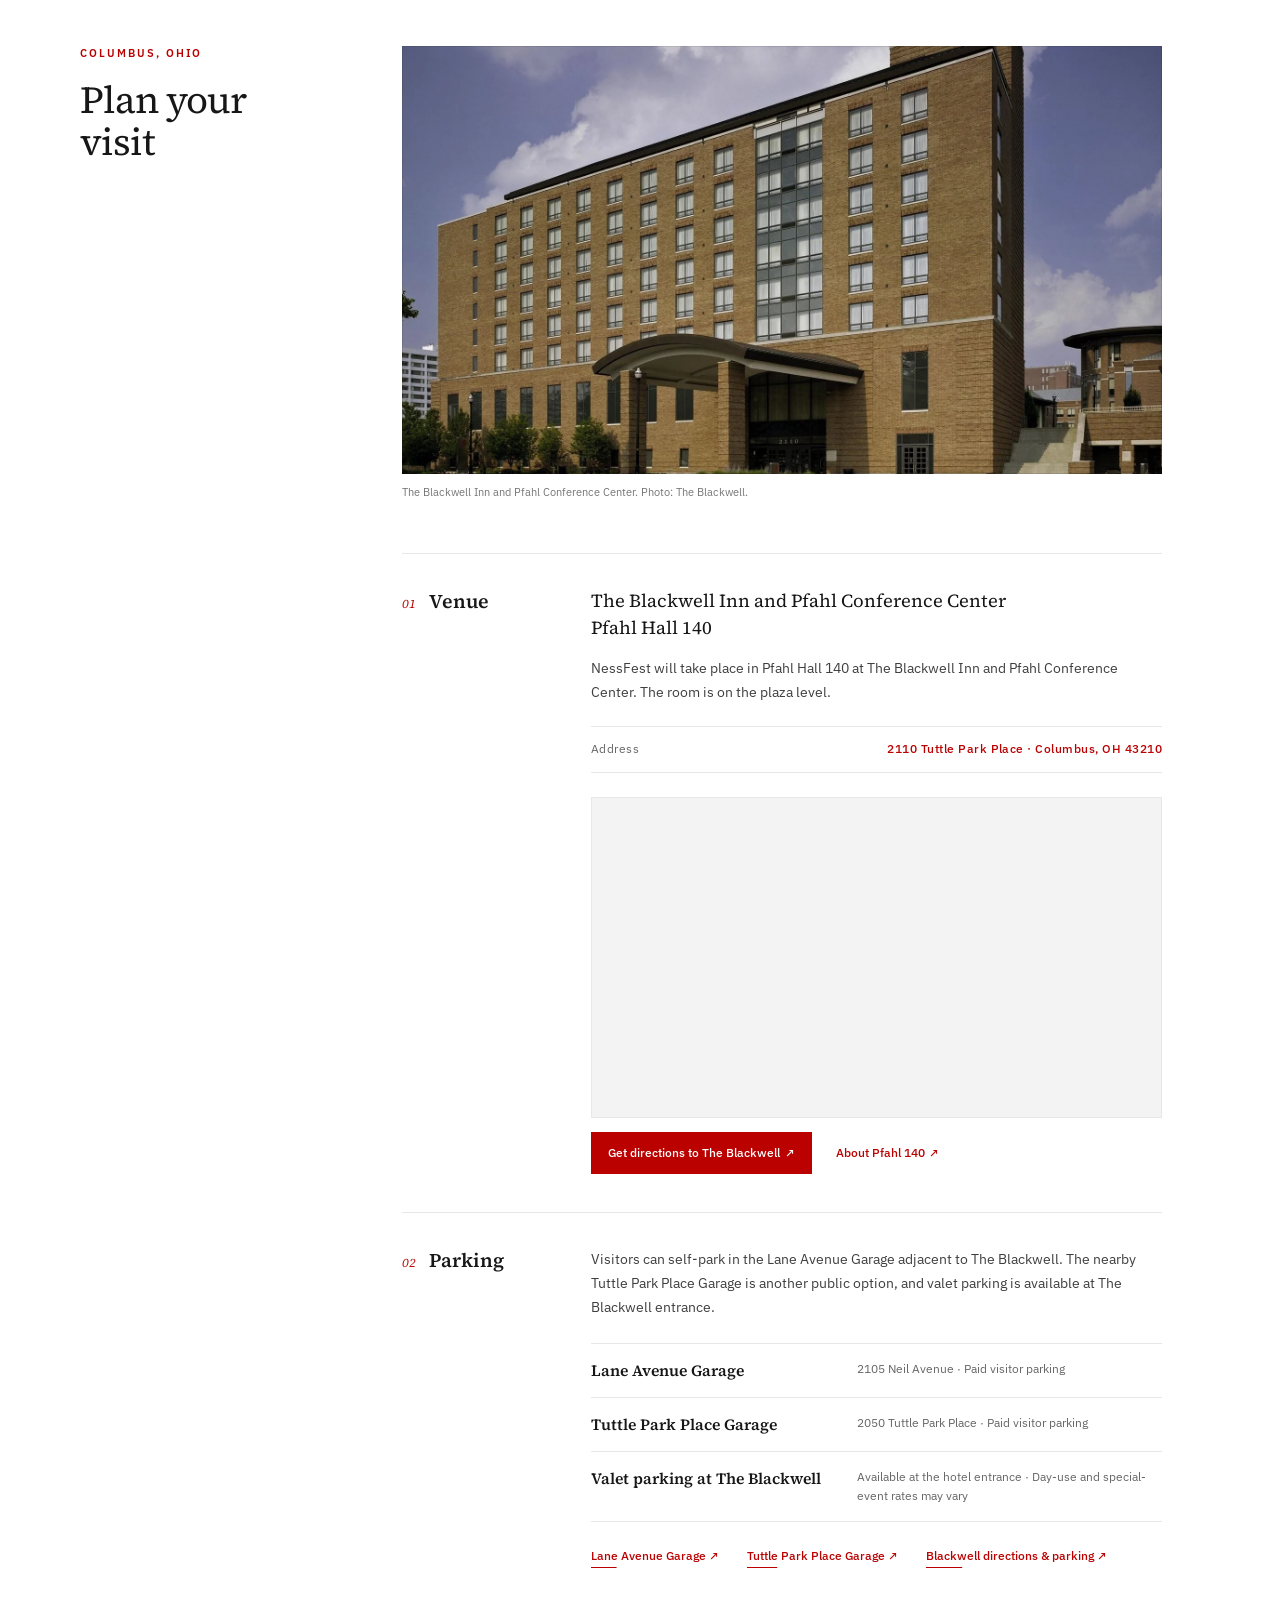
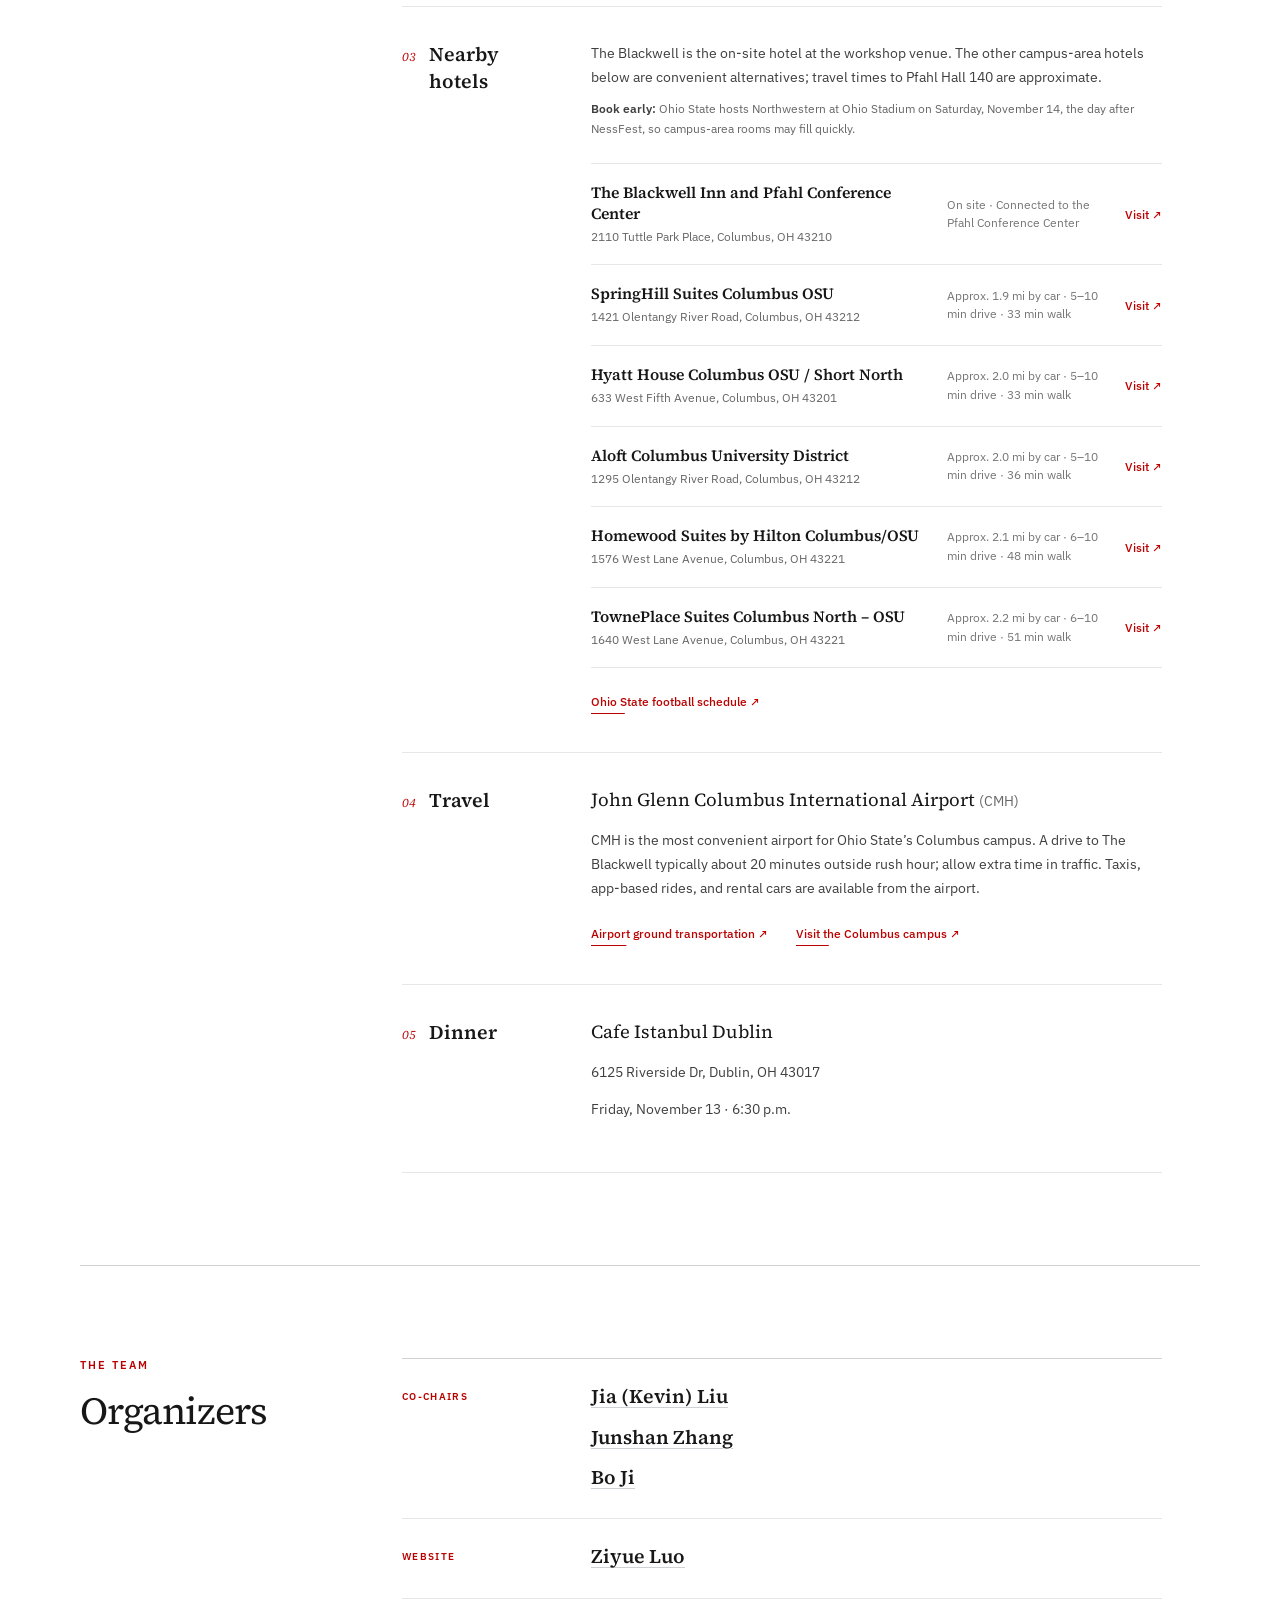
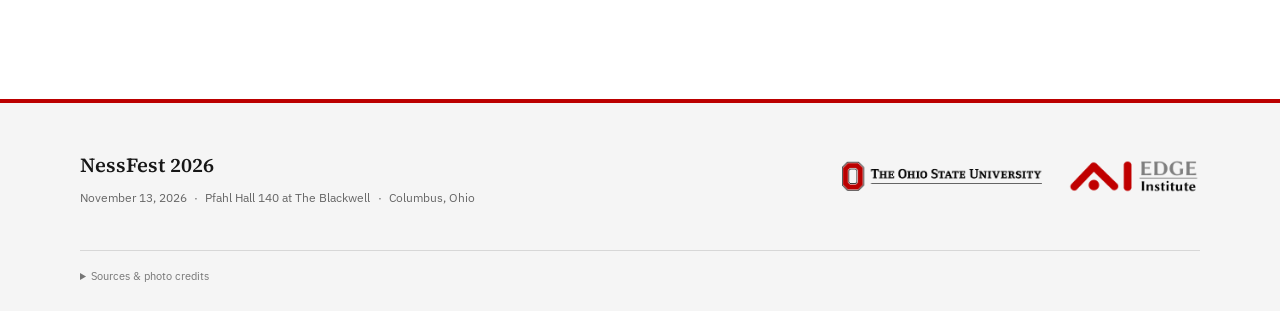
==== commit 2cee6541: "Add David Love's NessFest slides" ====
--- a/index.html
+++ b/index.html
@@ -285,7 +285,12 @@
             </li>
             <li>
               <time datetime="2026-11-13T11:10">11:10–11:30 a.m.</time>
-              <p class="program-slides-pending">Slides to follow</p>
+              <p class="program-talk">
+                <a class="program-talk-link" href="slides/nessfest-2026-david-love.pdf">
+                  <span class="program-talk-title">N.E.S.S. + Synthetic Aperture Massive MIMO</span>
+                  <span class="program-talk-format">PDF</span>
+                </a>
+              </p>
               <div class="program-speaker">
                 <a class="speaker-link" href="https://engineering.purdue.edu/~djlove/" target="_blank" rel="noopener noreferrer">David Love</a>
                 <span class="speaker-affiliation">Purdue University</span>
